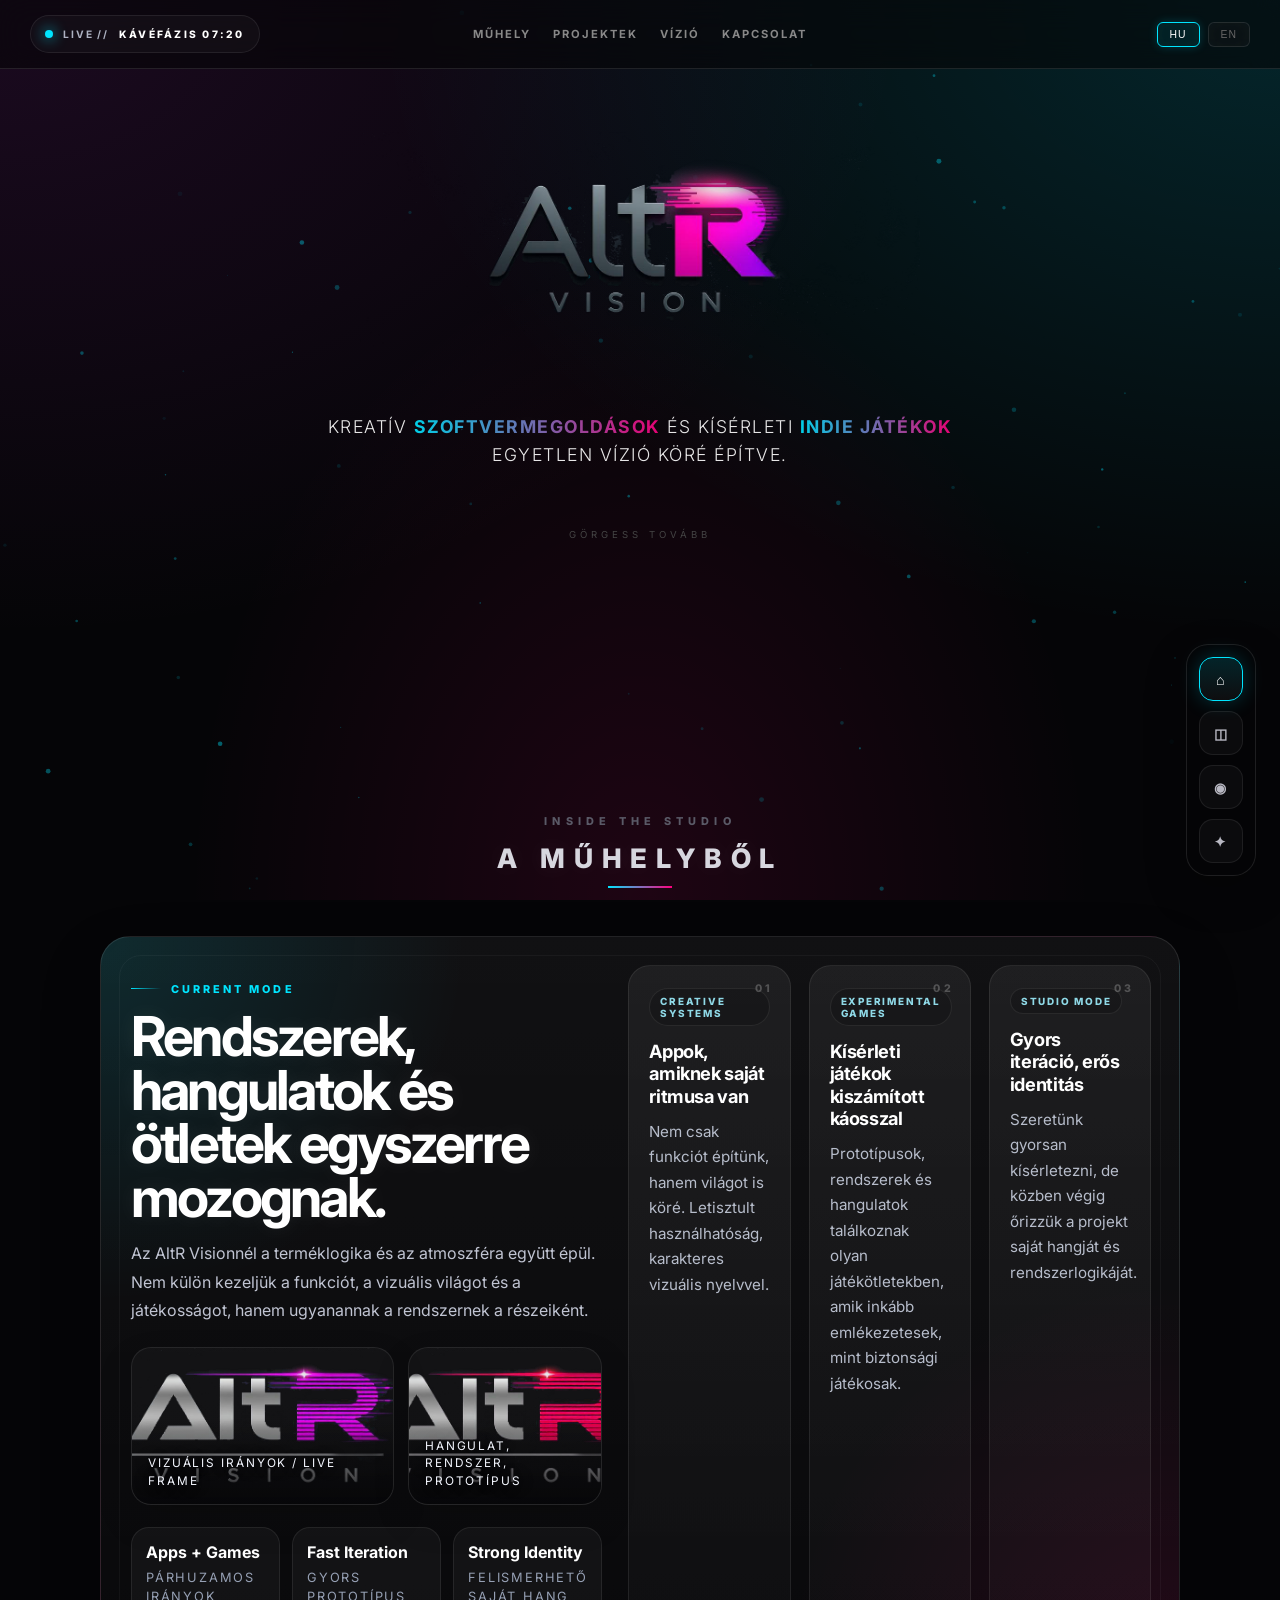
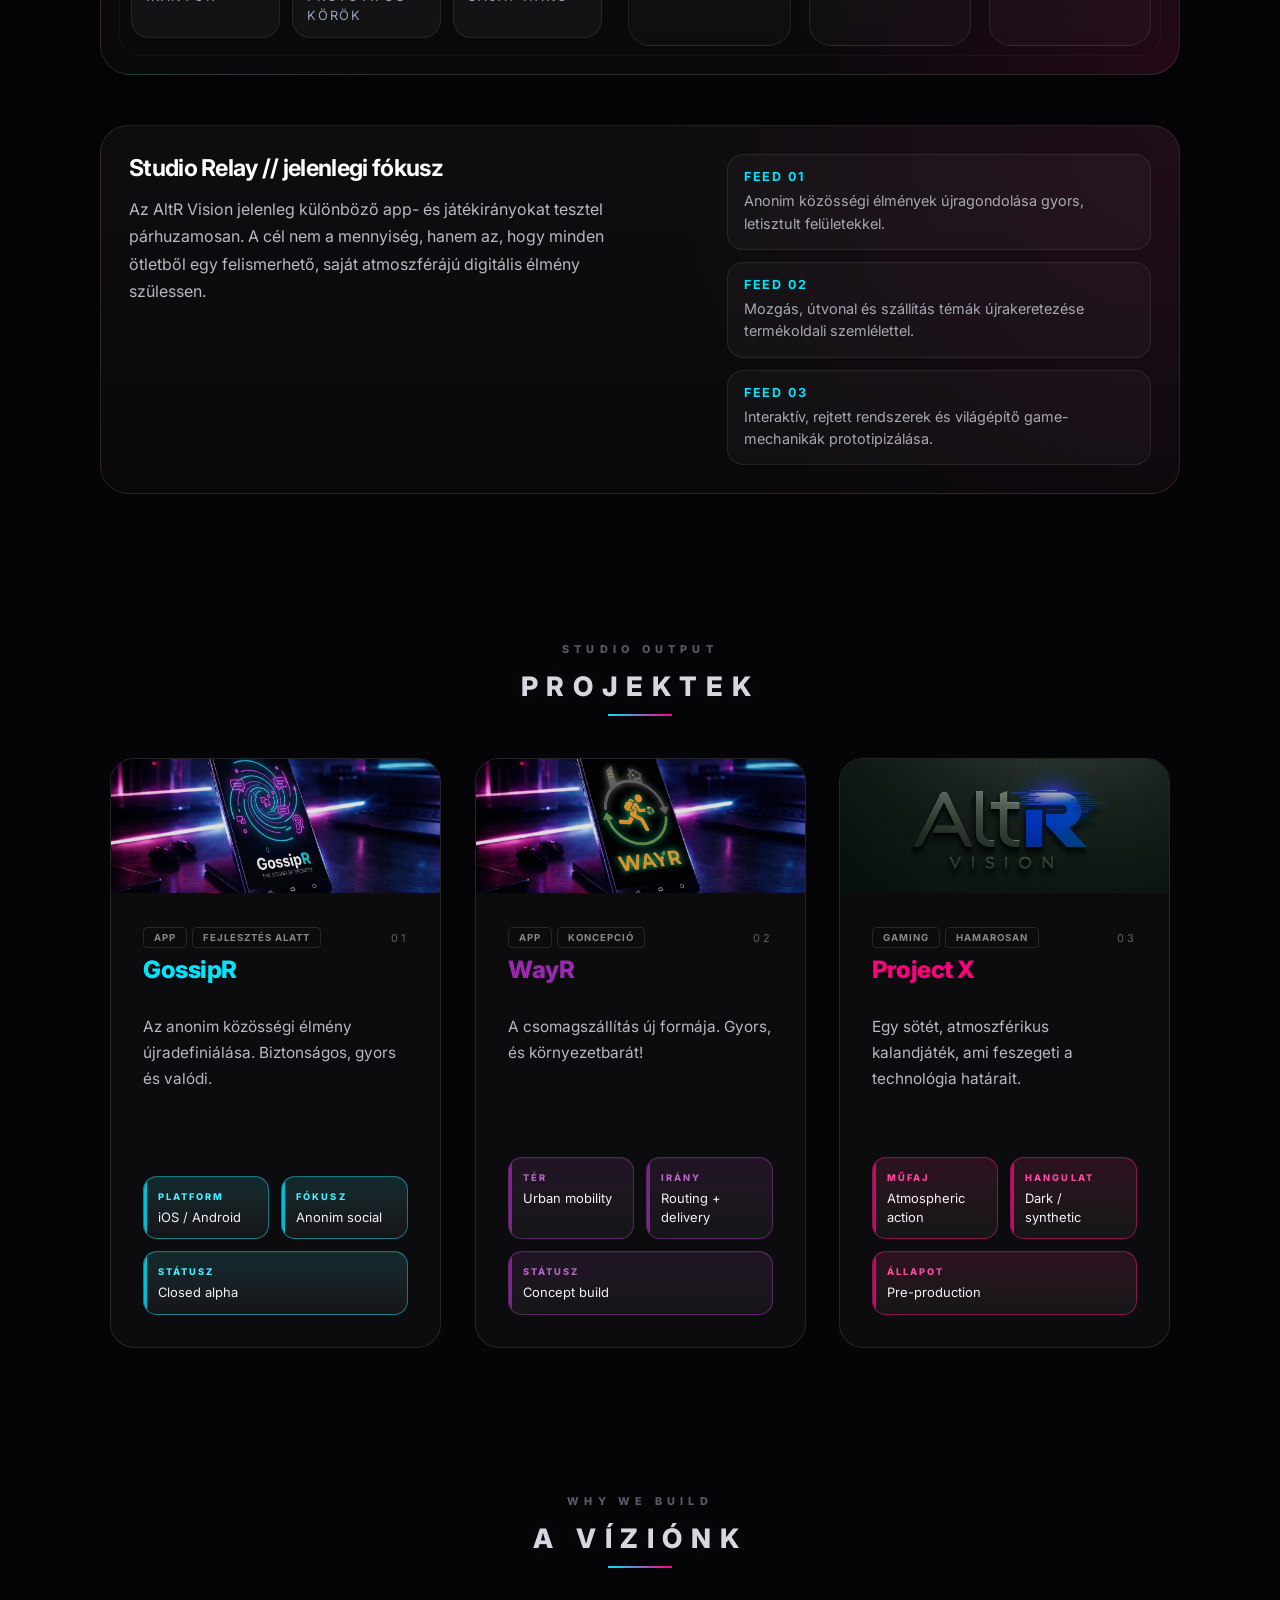
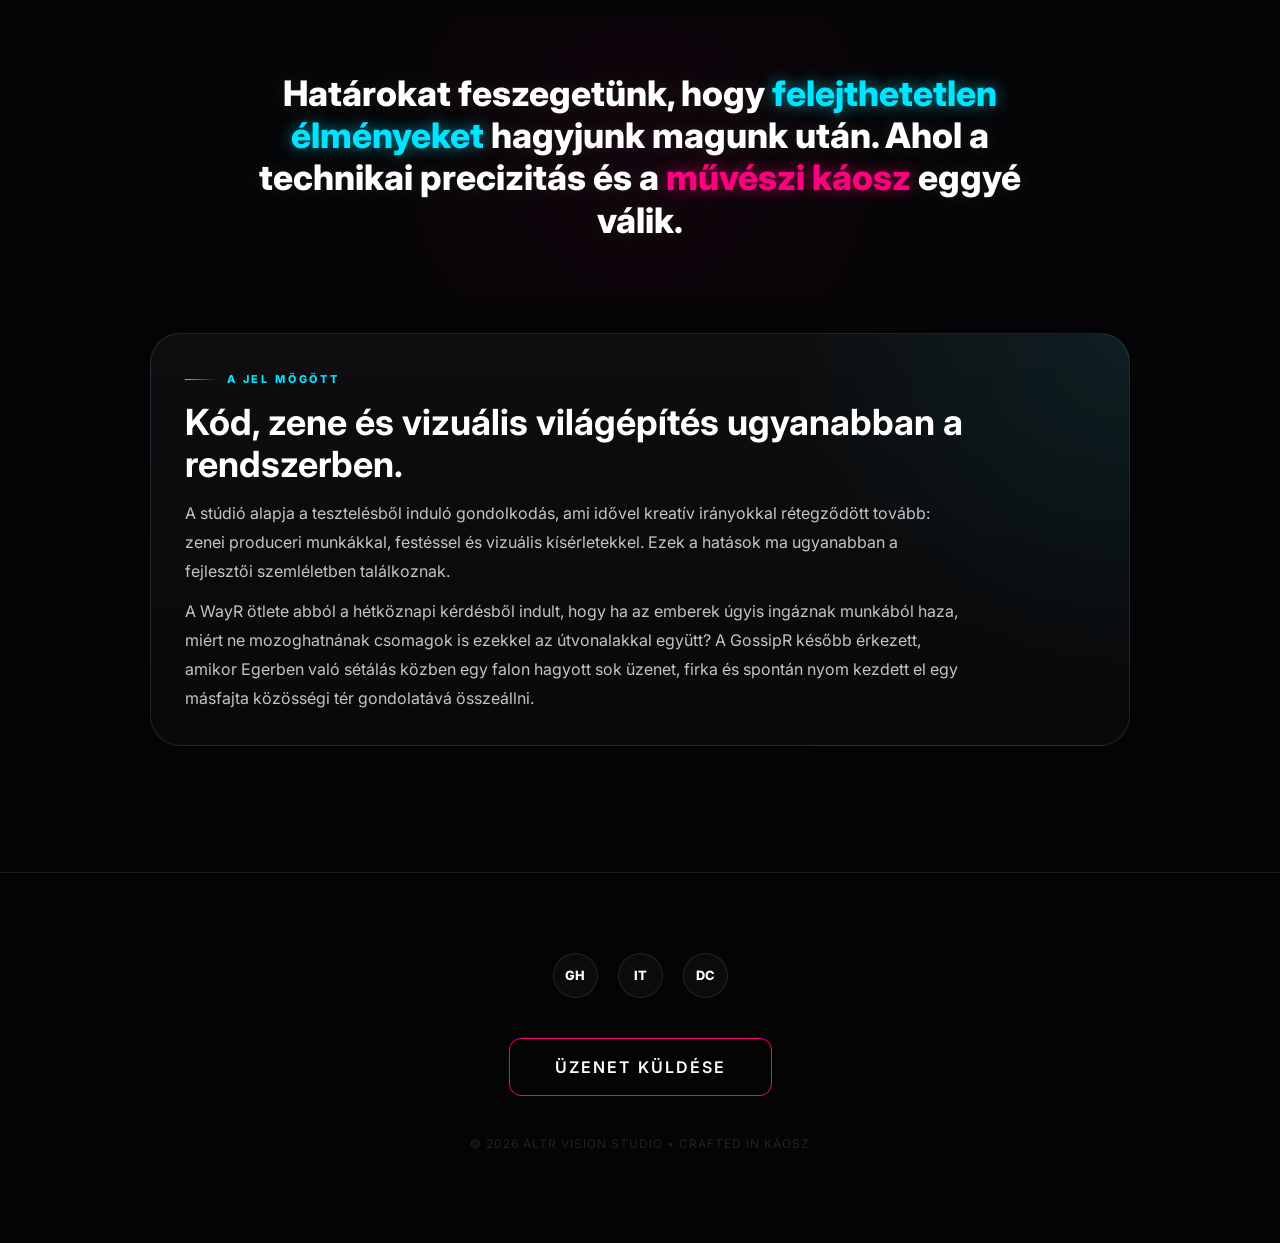
==== public/index.html @ 92c63b55 "Initial commit" ====
﻿<!DOCTYPE html>
<html lang="hu">
<head>
    <meta charset="UTF-8">
    <meta name="viewport" content="width=device-width, initial-scale=1.0, maximum-scale=1.0, user-scalable=no">
    <title>AltR Vision | Game & App Studio</title>
    <meta name="description" id="meta-description" content="AltR Vision is a game and app studio building experimental digital experiences, distinctive product worlds, and atmospheric interactive systems.">
    <meta property="og:title" id="meta-og-title" content="AltR Vision | Game & App Studio">
    <meta property="og:description" id="meta-og-description" content="Experimental apps, indie games, and digital worlds built with technical precision and artistic chaos.">
    <meta property="og:type" content="website">
    <meta property="og:image" content="assets/altr1.png">
    <meta name="twitter:card" content="summary_large_image">
    <meta name="twitter:title" id="meta-twitter-title" content="AltR Vision | Game & App Studio">
    <meta name="twitter:description" id="meta-twitter-description" content="Experimental apps, indie games, and digital worlds built with technical precision and artistic chaos.">
    <meta name="twitter:image" content="assets/altr1.png">
    <link rel="icon" type="image/png" href="assets/altr1.png">
    <link href="https://fonts.googleapis.com/css2?family=Inter:wght@300;400;700;800&display=swap" rel="stylesheet">
    <link rel="stylesheet" href="assets/styles/index.css">
</head>
<body>

    <div id="home"></div>
    <div id="cursor"></div>
    <canvas id="particles"></canvas>

    <nav class="nav-bar">
        <div class="nav-status" id="nav-status">LIVE // <strong id="nav-status-value">STUDIO 00:00</strong></div>
        
        <div class="nav-links">
            <a href="#inside" id="nav-signal">Inside</a>
            <a href="#projects" id="nav-projects">Projektek</a>
            <a href="#vision" id="nav-vision">Vízió</a>
            <a href="#contact" id="nav-contact">Kapcsolat</a>
        </div>

        <div class="lang-switcher">
            <button class="lang-btn active" id="btn-hu" onclick="setLang('hu')">HU</button>
            <button class="lang-btn" id="btn-en" onclick="setLang('en')">EN</button>
        </div>
    </nav>

    <section class="hero">
        <div class="logo-container">
            <img src="assets/altr1.png" alt="AltR Vision Logo" class="main-logo" id="main-logo">
            <div class="logo-hover-hint">tap to distort</div>
            <div class="logo-mobile-pulse" aria-hidden="true"></div>
        </div>
        <p id="hero-text" class="i18n-fade"></p>
        <div class="scroll-indicator i18n-fade" id="scroll-indicator">Scroll to Explore</div>
        
        <div id="game-container">
            <iframe id="game-frame" src="game.html" scrolling="yes"></iframe>
        </div>
    </section>

    <div class="section-title" id="inside">A műhelyből</div>
    <section class="signal-section signal-section-next">
        <div class="signal-shell">
            <div class="signal-intro">
                <div class="signal-kicker" id="inside-kicker">CURRENT MODE</div>
                <h3 class="signal-main-title" id="inside-title">Rendszerek, hangulatok és ötletek egyszerre mozognak.</h3>
                <p class="signal-main-copy" id="inside-copy">Az AltR Visionnél a terméklogika és az atmoszféra együtt épül. Nem külön kezeljük a funkciót, a vizuális világot és a játékosságot, hanem ugyanannak a rendszernek a részeiként.</p>
                <div class="signal-visuals">
                    <figure class="signal-shot signal-shot-large">
                        <img src="assets/altr2.png" alt="AltR Vision visual frame" class="signal-shot-image">
                        <figcaption class="signal-shot-caption" id="inside-shot-1">Vizuális irányok / live frame</figcaption>
                    </figure>
                    <figure class="signal-shot signal-shot-small">
                        <img src="assets/altr2.png" alt="AltR Vision concept layer" class="signal-shot-image signal-shot-image-alt">
                        <figcaption class="signal-shot-caption" id="inside-shot-2">Hangulat, rendszer, prototípus</figcaption>
                    </figure>
                </div>
                <div class="signal-metrics">
                    <div class="signal-metric">
                        <strong id="inside-metric-value-1">Apps + Games</strong>
                        <span id="inside-metric-label-1">Párhuzamos irányok</span>
                    </div>
                    <div class="signal-metric">
                        <strong id="inside-metric-value-2">Fast Iteration</strong>
                        <span id="inside-metric-label-2">Gyors prototípus körök</span>
                    </div>
                    <div class="signal-metric">
                        <strong id="inside-metric-value-3">Strong Identity</strong>
                        <span id="inside-metric-label-3">Felismerhető saját hang</span>
                    </div>
                </div>
            </div>
            <div class="signal-grid">
                <article class="signal-card" data-index="01">
                    <span class="signal-label" id="signal-label-1">Creative Systems</span>
                    <h3 id="signal-title-1">Appok, amiknek saját ritmusa van</h3>
                    <p id="signal-desc-1">Nem csak funkciót építünk, hanem teljes digitális jelenlétet: hangot, ritmust és felismerhető karaktert.</p>
                </article>
                <article class="signal-card" data-index="02">
                    <span class="signal-label" id="signal-label-2">Experimental Games</span>
                    <h3 id="signal-title-2">Játszható ötletek kontrollált káosszal</h3>
                    <p id="signal-desc-2">Kísérleti mechanikák, rejtett rendszerek és világépítő rétegek találkoznak olyan prototípusokban, amik szeretnek meglepni.</p>
                </article>
                <article class="signal-card" data-index="03">
                    <span class="signal-label" id="signal-label-3">Studio Mode</span>
                    <h3 id="signal-title-3">Gyors iteráció, erős saját hang</h3>
                    <p id="signal-desc-3">A cél nem a zajos mennyiség, hanem hogy minden projekt mögött legyen egy világos belső logika és egy emlékezetes atmoszféra.</p>
                </article>
            </div>
        </div>
    </section>

    <section class="signal-section" id="signal" hidden>
        <div class="signal-grid">
            <article class="signal-card">
                <span class="signal-label" id="signal-label-1">Creative Systems</span>
                <h3 id="signal-title-1">Appok, amiknek saját ritmusa van</h3>
                <p id="signal-desc-1">Nem csak funkciót építünk, hanem világot is köré. Letisztult használhatóság, karakteres vizuális nyelvvel.</p>
            </article>
            <article class="signal-card">
                <span class="signal-label" id="signal-label-2">Experimental Games</span>
                <h3 id="signal-title-2">Kísérleti játékok kiszámított káosszal</h3>
                <p id="signal-desc-2">Prototípusok, rendszerek és hangulatok találkoznak olyan játékötletekben, amik inkább emlékezetesek, mint biztonsági játékosak.</p>
            </article>
            <article class="signal-card">
                <span class="signal-label" id="signal-label-3">Studio Mode</span>
                <h3 id="signal-title-3">Gyors iteráció, erős identitás</h3>
                <p id="signal-desc-3">Szeretünk gyorsan kísérletezni, de közben végig őrizzük a projekt saját hangját és rendszerlogikáját.</p>
            </article>
        </div>
    </section>

    <section class="lab-section">
        <div class="lab-shell">
            <div class="lab-copy">
                <h3 id="lab-title">Studio Signal // jelenlegi fókusz</h3>
                <p id="lab-copy">Az AltR Vision jelenleg különböző app- és játékirányokat tesztel párhuzamosan. A cél nem a mennyiség, hanem az, hogy minden ötletből egy felismerhető, saját atmoszférájú digitális élmény szülessen.</p>
            </div>
            <div class="lab-feed">
                <div class="lab-feed-item">
                    <strong id="lab-feed-title-1">Feed 01</strong>
                    <span id="lab-feed-desc-1">Anonim közösségi élmények újragondolása gyors, letisztult felületekkel.</span>
                </div>
                <div class="lab-feed-item">
                    <strong id="lab-feed-title-2">Feed 02</strong>
                    <span id="lab-feed-desc-2">Mozgás, útvonal és szállítás témák újrakeretezése termékoldali szemlélettel.</span>
                </div>
                <div class="lab-feed-item">
                    <strong id="lab-feed-title-3">Feed 03</strong>
                    <span id="lab-feed-desc-3">Interaktív, rejtett rendszerek és világépítő game-mechanikák prototipizálása.</span>
                </div>
            </div>
        </div>
    </section>

    <div class="section-title" id="projects">PROJEKTEK</div>
    
    <main class="content-grid">
        <a href="gossipr.html" class="card">
            <div class="card-image-area"><img src="assets/gossiprbrand.png" alt="GossipR"></div>
            <div class="card-content">
                <div><span class="tag" id="tag-app">App</span><span class="tag" id="tag-progress">Fejlesztés alatt</span></div>
                <h2 style="color: var(--neon-blue);">GossipR</h2>
                <p id="desc-gossipr">Az anonim közösségi élmény újradefiniálása. Biztonságos, gyors és valódi.</p>
            </div>
        </a>

        <a href="wayr.html" class="card">
            <div class="card-image-area"><img src="assets/wayrbrand.png" alt="WayR"></div>
            <div class="card-content">
                <div><span class="tag" id="tag-tool">APP</span><span class="tag" id="tag-concept">Koncepció</span></div>
                <h2 style="color: var(--neon-purple);">WayR</h2>
                <p id="desc-wayr">A csomagszállítás új formája. Gyors, és környezetbarát!</p>
            </div>
        </a>

        <a href="projectx.html" class="card">
            <div class="card-image-area"><img src="assets/altr1.jpg" alt="Project X" style="filter: hue-rotate(280deg) brightness(0.8);"></div>
            <div class="card-content">
                <div><span class="tag" id="tag-gaming">Gaming</span><span class="tag" id="tag-future">Hamarosan</span></div>
                <h2 style="color: var(--neon-pink);">Project X</h2>
                <p id="desc-projectx">Egy sötét, atmoszférikus kalandjáték, ami feszegeti a technológia határait.</p>
            </div>
        </a>
    </main>

    <div class="section-title" id="vision">A víziónk</div>
    <section class="info-section">
         <div id="mission-text">Határokat feszegetünk, hogy <span class='highlight-blue'>felejthetetlen élményeket</span> hagyjunk magunk után. Ahol a technikai precizitás és a <span class='highlight-pink'>művészi káosz</span> eggyé válik.</div>
    </section>

    <section class="about-section">
        <div class="about-kicker" id="about-kicker">Behind the signal</div>
        <h2 class="about-title" id="about-title">Kód, zene és vizuális világépítés ugyanabban a rendszerben.</h2>
        <div class="about-copy">
            <p id="about-copy-1">A stúdió alapja a tesztelésből induló gondolkodás, ami idővel kreatív irányokkal rétegződött tovább: zenei produceri munkákkal, festéssel és vizuális kísérletekkel. Ezek a hatások ma ugyanabban a fejlesztői szemléletben találkoznak.</p>
            <p id="about-copy-2">A WayR ötlete abból a hétköznapi kérdésből indult, hogy ha az emberek úgyis ingáznak munkából haza, miért ne mozoghatnának csomagok is ezekkel az útvonalakkal együtt? A GossipR később érkezett, amikor Egerben való sétálás közben egy falon hagyott sok üzenet, firka és spontán nyom kezdett el egy másfajta közösségi tér gondolatává összeállni.</p>
        </div>
    </section>

    <footer id="contact">
        <div class="social-links">
            <a href="https://github.com" target="_blank" rel="noopener noreferrer" class="social-icon">GH</a>
            <a href="#" class="social-icon">IT</a>
            <a href="#" class="social-icon">DC</a>
        </div>
        <a href="mailto:varadizsolt3@gmail.com" class="contact-btn" id="contact-link">Üzenet küldése</a>
        <p style="color: #222; margin-top: 40px; font-size: 0.75rem; letter-spacing: 1px;">© 2026 ALTR VISION STUDIO • CRAFTED IN KÁOSZ</p>
    </footer>

    <nav class="floating-dock" aria-label="Section navigation">
        <a href="#home" class="dock-link" title="Home">⌂</a>
        <a href="#projects" class="dock-link" title="Projects">◫</a>
        <a href="#vision" class="dock-link" title="Vision">◉</a>
        <a href="#contact" class="dock-link" title="Contact">✦</a>
    </nav>

    <script src="assets/scripts/index.config.js"></script>
    <script src="assets/scripts/index.js"></script>
</body>
</html>
---- public/assets/styles/index.css ----
﻿        :root {
            --neon-pink: #ff007f;
            --neon-purple: #9c27b0;
            --neon-blue: #00e5ff;
            --dark-bg: #050507;
            --glass: rgba(255, 255, 255, 0.03);
            --glass-border: rgba(255, 255, 255, 0.1);
            --accent: var(--neon-blue);
            --glow-strength: 15px;
        }

        body.overdrive {
            --neon-blue: #00ff41; 
            --neon-pink: #ccff00;
            --neon-purple: #003b00;
            --dark-bg: #000500;
            --glow-strength: 30px;
        }

        * { box-sizing: border-box; cursor: none !important; -webkit-tap-highlight-color: transparent; }

        html { 
            scroll-behavior: smooth; 
        }

        body { 
            background: var(--dark-bg);
            background-image: 
                radial-gradient(at 0% 0%, rgba(156, 39, 176, 0.15) 0px, transparent 50%),
                radial-gradient(at 100% 0%, rgba(0, 229, 255, 0.15) 0px, transparent 50%),
                radial-gradient(at 50% 100%, rgba(255, 0, 127, 0.1) 0px, transparent 50%);
            background-attachment: fixed;
            color: white; 
            font-family: 'Inter', sans-serif; 
            margin: 0; 
            display: flex; 
            flex-direction: column;
            align-items: center;
            min-height: 100vh;
            overflow-x: hidden;
            transition: background 1s, color 1s;
        }

        body.shake { animation: shake 0.4s cubic-bezier(.36,.07,.19,.97) both; }
        @keyframes shake {
            10%, 90% { transform: translate3d(-1px, 0, 0); }
            20%, 80% { transform: translate3d(2px, 0, 0); }
            30%, 50%, 70% { transform: translate3d(-4px, 0, 0); }
            40%, 60% { transform: translate3d(4px, 0, 0); }
        }

        /* --- NAVIGÁCIÓ --- */
        .nav-bar {
            position: fixed;
            top: 0;
            left: 0;
            width: 100%;
            padding: 15px 30px;
            display: grid;
            grid-template-columns: 1fr auto 1fr; 
            align-items: center;
            z-index: 1000;
            background: rgba(5, 5, 7, 0.6);
            backdrop-filter: blur(15px);
            border-bottom: 1px solid var(--glass-border);
        }

        .nav-spacer { display: block; }
        .nav-status {
            justify-self: start;
            display: inline-flex;
            align-items: center;
            gap: 10px;
            min-height: 38px;
            padding: 0 14px;
            border: 1px solid rgba(255,255,255,0.08);
            border-radius: 999px;
            background: rgba(255,255,255,0.03);
            color: #aeb2c2;
            font-size: 0.64rem;
            letter-spacing: 0.18em;
            text-transform: uppercase;
            font-weight: 700;
            white-space: nowrap;
        }
        .nav-status::before {
            content: "";
            width: 8px;
            height: 8px;
            border-radius: 50%;
            background: var(--neon-blue);
            box-shadow: 0 0 14px var(--neon-blue);
            animation: pulse-dot 2.2s ease-in-out infinite;
        }
        .nav-status strong {
            color: #fff;
            font-weight: 800;
            letter-spacing: 0.22em;
        }

        .nav-links { 
            display: flex; 
            gap: 22px; 
            justify-content: center;
            flex-wrap: wrap;
        }

        .nav-links a { 
            text-decoration: none; 
            color: #888; 
            font-size: 0.7rem; 
            letter-spacing: 2px; 
            text-transform: uppercase; 
            transition: 0.3s;
            font-weight: 700;
        }
        .nav-links a:hover { color: var(--neon-blue); text-shadow: 0 0 10px var(--neon-blue); }

        .lang-switcher { 
            display: flex; 
            justify-content: flex-end; 
        }

        /* --- CURSOR --- */
        #cursor {
            width: 22px; height: 22px;
            border: 2px solid var(--neon-blue);
            border-radius: 50%;
            position: fixed;
            pointer-events: none;
            z-index: 9999;
            top: 0; left: 0;
            will-change: transform;
            transform: translate3d(-50%, -50%, 0); 
            transition: width 0.2s, height 0.2s, border-color 0.2s, box-shadow 0.2s, opacity 0.3s;
            box-shadow: 0 0 var(--glow-strength) var(--neon-blue);
            opacity: 0;
        }

        .click-effect {
            position: fixed;
            border: 2px solid var(--neon-blue);
            border-radius: 50%;
            pointer-events: none;
            transform: translate(-50%, -50%);
            animation: click-ripple 0.6s ease-out forwards;
            z-index: 9998;
        }

        @keyframes click-ripple {
            0% { width: 0; height: 0; opacity: 1; border-width: 4px; }
            100% { width: 150px; height: 150px; opacity: 0; border-width: 1px; }
        }

        #particles { position: fixed; top: 0; left: 0; width: 100%; height: 100%; z-index: -1; pointer-events: none; }

        .lang-btn { background: var(--glass); border: 1px solid var(--glass-border); color: #666; padding: 6px 12px; border-radius: 6px; font-size: 0.65rem; margin-left: 8px; transition: 0.4s; backdrop-filter: blur(10px); letter-spacing: 1px; }
        .lang-btn.active { border-color: var(--neon-blue); color: white; background: rgba(0, 229, 255, 0.1); box-shadow: 0 0 10px rgba(0, 229, 255, 0.2); }

        /* --- HERO --- */
        .hero { text-align: center; margin: 110px 0 122px 0; width: 100%; max-width: 800px; padding: 22px 20px 0; }
        .logo-container {
            display: flex;
            flex-direction: column;
            align-items: center;
            justify-content: center;
            gap: 10px;
            padding: 0 20px 20px;
            margin-bottom: 20px;
            position: relative;
        }
        .main-logo { width: 100%; max-width: 560px; height: auto; animation: logo-glow 4s infinite alternate ease-in-out; transition: 0.5s cubic-bezier(0.175, 0.885, 0.32, 1.275); user-select: none; }
        .logo-hover-hint {
            opacity: 0;
            transform: translateY(4px);
            transition: opacity 0.25s ease, transform 0.25s ease;
            font-size: 0.58rem;
            letter-spacing: 3px;
            text-transform: uppercase;
            color: rgba(255, 255, 255, 0.32);
            text-shadow: 0 0 10px rgba(0, 229, 255, 0.16);
            pointer-events: none;
        }
        .logo-container:hover .logo-hover-hint {
            opacity: 1;
            transform: translateY(0);
        }
        .logo-mobile-pulse {
            display: none;
            width: 10px;
            height: 10px;
            border-radius: 50%;
            background: rgba(0, 229, 255, 0.42);
            box-shadow: 0 0 0 0 rgba(0, 229, 255, 0.32);
            animation: logo-mobile-pulse 2.6s ease-in-out infinite;
            pointer-events: none;
        }

        @keyframes logo-mobile-pulse {
            0%, 100% {
                transform: scale(0.88);
                opacity: 0.18;
                box-shadow: 0 0 0 0 rgba(0, 229, 255, 0.18);
            }
            50% {
                transform: scale(1);
                opacity: 0.46;
                box-shadow: 0 0 0 10px rgba(0, 229, 255, 0);
            }
        }
        
        body.overdrive .main-logo { filter: drop-shadow(0 0 30px var(--neon-blue)) !important; transform: scale(1.1) rotate(2deg); }

        .logo-glitch { will-change: transform, filter; }
        
        @keyframes logo-glow {
            from { filter: drop-shadow(0 0 15px rgba(0, 229, 255, 0.15)); transform: scale(1); }
            to { filter: drop-shadow(0 0 30px rgba(156, 39, 176, 0.4)); transform: scale(1.02); }
        }

        @keyframes glitch {
            0% { transform: translate(0); }
            20% { transform: translate(-5px, 5px) skew(5deg); }
            40% { transform: translate(-5px, -5px) scale(1.1); }
            60% { transform: translate(5px, 5px) skew(-5deg); }
            80% { transform: translate(5px, -5px); }
            100% { transform: translate(0); }
        }

        #hero-text { color: #fff; max-width: 700px; margin: 12px auto 0; line-height: 1.6; font-weight: 300; letter-spacing: 1.5px; font-size: 1.1rem; text-shadow: 0 0 20px rgba(255, 255, 255, 0.1); transition: 0.5s; opacity: 0.9; text-transform: uppercase; }
        .hero-highlight { font-weight: 700; background: linear-gradient(90deg, var(--neon-blue), var(--neon-pink)); background-clip: text; -webkit-background-clip: text; -webkit-text-fill-color: transparent; display: inline-block; }
        .i18n-fade { transition: opacity 0.24s ease, transform 0.24s ease; }
        .i18n-fade.switching { opacity: 0.35; transform: translateY(6px); }

        .scroll-indicator {
            margin-top: 60px;
            margin-bottom: 34px;
            font-size: 0.6rem;
            letter-spacing: 4px;
            color: #444;
            text-transform: uppercase;
            animation: pulse 2s infinite;
            transition: opacity 0.35s ease, transform 0.35s ease;
        }

        .scroll-indicator.is-hidden {
            opacity: 0;
            transform: translateY(-10px);
            pointer-events: none;
        }

        @keyframes pulse {
            0% { opacity: 0.3; transform: translateY(0); }
            50% { opacity: 1; transform: translateY(10px); }
            100% { opacity: 0.3; transform: translateY(0); }
        }

        /* --- GAME --- */
        #game-container {
            width: 100%;
            max-width: 700px;
            height: 0;
            overflow: hidden;
            transition: height 0.8s ease, margin 0.5s ease, opacity 0.5s ease;
            opacity: 0;
            margin: 0 auto;
        }

        body.overdrive #game-container {
            height: 350px;
            margin: 40px auto;
            opacity: 1;
        }

        #game-frame {
            width: 100%;
            height: 100%;
            border: 1px solid var(--neon-blue);
            border-radius: 15px;
            background: rgba(0, 255, 65, 0.02);
            box-shadow: 0 0 20px rgba(0, 255, 65, 0.1);
        }

        @keyframes pulse-dot {
            0%, 100% { opacity: 0.6; transform: scale(0.9); }
            50% { opacity: 1; transform: scale(1); }
        }

        .signal-section {
            width: 100%;
            max-width: 1120px;
            padding: 0 20px;
            margin: 10px 0 40px;
        }
        .signal-section[hidden] { display: none !important; }
        .signal-shell {
            display: grid;
            grid-template-columns: minmax(0, 1.05fr) minmax(0, 1.15fr);
            gap: 22px;
            padding: 28px;
            border: 1px solid var(--glass-border);
            border-radius: 30px;
            background:
                radial-gradient(circle at top left, rgba(0, 229, 255, 0.12), transparent 28%),
                radial-gradient(circle at bottom right, rgba(255, 0, 127, 0.1), transparent 30%),
                linear-gradient(180deg, rgba(255, 255, 255, 0.05), rgba(255, 255, 255, 0.02));
            box-shadow: 0 26px 60px rgba(0,0,0,0.24);
            overflow: hidden;
            position: relative;
        }
        .signal-shell::after {
            content: "";
            position: absolute;
            inset: 18px;
            border: 1px solid rgba(255,255,255,0.04);
            border-radius: 22px;
            pointer-events: none;
        }
        .signal-intro {
            position: relative;
            z-index: 1;
            padding: 8px 4px 8px 2px;
        }
        .signal-kicker {
            display: inline-flex;
            align-items: center;
            gap: 10px;
            margin-bottom: 14px;
            color: var(--neon-blue);
            font-size: 0.68rem;
            letter-spacing: 0.28em;
            text-transform: uppercase;
            font-weight: 800;
        }
        .signal-kicker::before {
            content: "";
            width: 30px;
            height: 1px;
            background: linear-gradient(90deg, var(--neon-blue), transparent);
        }
        .signal-main-title {
            margin: 0 0 14px;
            max-width: 12ch;
            font-size: clamp(2rem, 4.3vw, 3.6rem);
            line-height: 0.98;
            letter-spacing: -0.05em;
            color: #fff;
            text-shadow: 0 0 22px rgba(255,255,255,0.08);
        }
.signal-main-copy {
    margin: 0;
    max-width: 48ch;
    color: #c0c4d2;
    font-size: 1rem;
    line-height: 1.78;
}
.signal-visuals {
    display: grid;
    grid-template-columns: 1.15fr 0.85fr;
    gap: 14px;
    margin-top: 22px;
}
.signal-shot {
    margin: 0;
    position: relative;
    min-height: 158px;
    border-radius: 20px;
    overflow: hidden;
    border: 1px solid rgba(255,255,255,0.08);
    background: rgba(255,255,255,0.03);
    box-shadow: 0 16px 34px rgba(0,0,0,0.18);
}
.signal-shot::after {
    content: "";
    position: absolute;
    inset: auto 0 0 0;
    height: 55%;
    background: linear-gradient(180deg, transparent, rgba(5,5,7,0.86));
}
.signal-shot-image {
    width: 100%;
    height: 100%;
    object-fit: cover;
    opacity: 0.92;
    transform: scale(1.02);
    filter: saturate(1.05) contrast(1.02);
}
.signal-shot-image-alt {
    filter: hue-rotate(42deg) saturate(1.08) contrast(1.04);
}
.signal-shot-caption {
    position: absolute;
    left: 16px;
    right: 16px;
    bottom: 14px;
    z-index: 1;
    color: #f4f7ff;
    font-size: 0.74rem;
    letter-spacing: 0.16em;
    text-transform: uppercase;
    line-height: 1.45;
    text-shadow: 0 0 18px rgba(0,0,0,0.4);
}
.signal-metrics {
    display: grid;
    grid-template-columns: repeat(3, minmax(0, 1fr));
    gap: 12px;
    margin-top: 22px;
        }
        .signal-metric {
            min-width: 0;
            padding: 14px 14px 12px;
            border-radius: 18px;
            border: 1px solid rgba(255,255,255,0.08);
            background: rgba(255,255,255,0.04);
        }
        .signal-metric strong {
            display: block;
            margin-bottom: 6px;
            color: #fff;
            font-size: 1rem;
        }
        .signal-metric span {
            display: block;
            color: #96a0b4;
            font-size: 0.8rem;
            line-height: 1.5;
            text-transform: uppercase;
            letter-spacing: 0.14em;
        }
        .signal-grid {
            display: grid;
            grid-template-columns: repeat(3, minmax(0, 1fr));
            gap: 18px;
            position: relative;
            z-index: 1;
        }
        .signal-card {
            min-height: 100%;
            padding: 22px 20px 20px;
            background: linear-gradient(180deg, rgba(255, 255, 255, 0.06), rgba(255, 255, 255, 0.025));
            border: 1px solid rgba(255,255,255,0.08);
            border-radius: 22px;
            position: relative;
            overflow: hidden;
            transition: transform 0.28s ease, border-color 0.28s ease, box-shadow 0.28s ease;
        }
        .signal-card::before {
            content: attr(data-index);
            position: absolute;
            top: 16px;
            right: 16px;
            font-size: 0.66rem;
            color: rgba(255,255,255,0.24);
            letter-spacing: 0.3em;
            text-transform: uppercase;
            font-weight: 800;
        }
        .signal-card:hover {
            transform: translateY(-6px);
            border-color: rgba(0,229,255,0.24);
            box-shadow: 0 18px 34px rgba(0,0,0,0.2);
        }
        .signal-label {
            display: inline-block;
            margin-bottom: 14px;
            padding: 6px 10px;
            border-radius: 999px;
            border: 1px solid rgba(255,255,255,0.08);
            background: rgba(0,0,0,0.18);
            font-size: 0.62rem;
            letter-spacing: 0.18em;
            text-transform: uppercase;
            color: #8fd9e7;
            font-weight: 800;
        }
        .signal-card h3 {
            margin: 0 0 12px;
            font-size: 1.14rem;
            line-height: 1.22;
            letter-spacing: -0.02em;
        }
        .signal-card p {
            margin: 0;
            color: #b7bdcb;
            line-height: 1.68;
            font-size: 0.95rem;
        }

        .lab-section {
            width: 100%;
            max-width: 1120px;
            padding: 0 20px;
            margin: 10px 0 30px;
        }

        .lab-shell {
            display: grid;
            grid-template-columns: minmax(0, 1.15fr) minmax(280px, 0.85fr);
            gap: 24px;
            padding: 28px;
            border: 1px solid var(--glass-border);
            border-radius: 28px;
            background:
                linear-gradient(180deg, rgba(255, 255, 255, 0.04), rgba(255, 255, 255, 0.02)),
                radial-gradient(circle at top right, rgba(255, 0, 127, 0.08), transparent 45%);
            overflow: hidden;
        }

        .lab-copy h3 {
            margin: 0 0 14px;
            font-size: 1.45rem;
            letter-spacing: -0.03em;
        }

        .lab-copy p {
            margin: 0;
            color: #b8b8c2;
            line-height: 1.7;
            max-width: 52ch;
        }

        .lab-feed {
            display: grid;
            gap: 12px;
        }

        .lab-feed-item {
            padding: 14px 16px;
            border-radius: 16px;
            border: 1px solid rgba(255, 255, 255, 0.08);
            background: rgba(255, 255, 255, 0.03);
        }

        .lab-feed-item strong {
            display: block;
            margin-bottom: 6px;
            font-size: 0.78rem;
            letter-spacing: 1.8px;
            text-transform: uppercase;
            color: var(--neon-blue);
        }

        .lab-feed-item span {
            color: #a8a8b2;
            line-height: 1.55;
            font-size: 0.9rem;
        }

        .floating-dock {
            position: fixed;
            right: 24px;
            bottom: 24px;
            z-index: 1002;
            display: flex;
            flex-direction: column;
            gap: 10px;
            padding: 12px;
            border: 1px solid var(--glass-border);
            border-radius: 22px;
            background: rgba(5, 5, 7, 0.62);
            backdrop-filter: blur(16px);
            box-shadow: 0 16px 40px rgba(0, 0, 0, 0.28);
        }

        .dock-link {
            width: 44px;
            height: 44px;
            border-radius: 14px;
            display: flex;
            align-items: center;
            justify-content: center;
            text-decoration: none;
            color: #b8b8c2;
            border: 1px solid rgba(255,255,255,0.08);
            background: rgba(255,255,255,0.03);
            font-size: 0.9rem;
            font-weight: 800;
            letter-spacing: 0.08em;
            transition: transform 0.25s ease, border-color 0.25s ease, color 0.25s ease, box-shadow 0.25s ease, background 0.25s ease;
        }

        .dock-link:hover {
            transform: translateY(-2px);
            color: white;
            border-color: var(--neon-blue);
            background: rgba(0, 229, 255, 0.08);
            box-shadow: 0 0 18px rgba(0, 229, 255, 0.18);
        }

        .dock-link.active {
            color: white;
            border-color: var(--neon-blue);
            background: linear-gradient(180deg, rgba(0, 229, 255, 0.14), rgba(255, 255, 255, 0.04));
            box-shadow: 0 0 20px rgba(0, 229, 255, 0.22);
        }

        /* --- PROJEKTEK & VISION --- */
        .section-title { 
            font-size: clamp(1.25rem, 2.1vw, 1.9rem); 
            text-transform: uppercase; 
            letter-spacing: 0.32em; 
            color: #d7d7df; 
            margin: 118px 0 52px 0; 
            position: relative; 
            transition: 0.5s; 
            font-weight: 800; 
            scroll-margin-top: 90px; 
            text-align: center;
            text-shadow: 0 0 24px rgba(255,255,255,0.08);
        }

        .section-title::before {
            content: attr(data-kicker);
            display: block;
            margin-bottom: 14px;
            font-size: 0.68rem;
            letter-spacing: 0.48em;
            color: #5a5a67;
            text-shadow: none;
        }

        body.overdrive .section-title { color: var(--neon-blue); text-shadow: 0 0 16px var(--neon-blue); }
        .section-title::after { content: ''; position: absolute; bottom: -14px; left: 50%; transform: translateX(-50%); width: 64px; height: 2px; background: linear-gradient(90deg, var(--neon-blue), var(--neon-pink)); }
        
        .content-grid { display: grid; grid-template-columns: repeat(auto-fit, minmax(320px, 1fr)); gap: 34px; max-width: 1100px; width: 100%; padding: 4px 20px 28px; }
        
        .card { 
            background: var(--glass); 
            border: 1px solid var(--glass-border); 
            border-radius: 24px; 
            transition: 0.5s cubic-bezier(0.23, 1, 0.32, 1); 
            overflow: hidden; 
            display: flex; 
            flex-direction: column; 
            text-decoration: none; 
            color: inherit;
            will-change: transform, border-color;
            position: relative;
        }
        .card::before {
            content: "";
            position: absolute;
            inset: 0;
            background: linear-gradient(135deg, rgba(255,255,255,0.06), transparent 35%, transparent 70%, rgba(0,229,255,0.06));
            opacity: 0;
            transition: opacity 0.4s ease;
            pointer-events: none;
        }
        .card:hover::before { opacity: 1; }
        .card:hover { transform: translateY(-10px); border-color: var(--neon-blue); box-shadow: 0 20px 40px rgba(0,0,0,0.6), 0 0 20px rgba(0, 229, 255, 0.1); }
        .card-image-area { width: 100%; height: 180px; background: #111; overflow: hidden; }
        .card-image-area img { width: 100%; height: 100%; object-fit: cover; opacity: 0.88; transition: 0.6s; }
        .card:hover .card-image-area img { opacity: 1; transform: scale(1.05); }
        
        .card-content { padding: 32px; display: flex; flex-direction: column; gap: 20px; height: 100%; }
        .card-head { display: flex; align-items: flex-start; justify-content: space-between; gap: 18px; }
        .card-index {
            flex-shrink: 0;
            font-size: 0.68rem;
            letter-spacing: 0.28em;
            text-transform: uppercase;
            color: rgba(255,255,255,0.34);
            padding-top: 6px;
        }
        .card h2 { margin: 10px 0; font-size: 1.5rem; letter-spacing: -0.5px; transition: color 0.3s; font-weight: 800; }
        .tag { font-size: 0.6rem; border: 1px solid rgba(255,255,255,0.1); padding: 4px 10px; border-radius: 4px; color: #888; margin-right: 5px; text-transform: uppercase; letter-spacing: 1px; font-weight: 700; }
        .card-copy { margin: 0; color: #b8b8c2; line-height: 1.68; font-size: 0.96rem; }
        .card-meta { display: grid; grid-template-columns: repeat(auto-fit, minmax(120px, 1fr)); gap: 12px; margin-top: auto; }
        .card-meta-item {
            padding: 14px 14px 12px;
            border-radius: 14px;
            background:
                linear-gradient(180deg, color-mix(in srgb, var(--meta-accent, var(--neon-blue)) 12%, transparent), rgba(255,255,255,0.02)),
                rgba(255,255,255,0.02);
            border: 1px solid color-mix(in srgb, var(--meta-accent, var(--neon-blue)) 40%, rgba(255,255,255,0.08));
            box-shadow: inset 0 1px 0 rgba(255,255,255,0.04);
            min-width: 0;
            position: relative;
            overflow: hidden;
        }
        .card-meta-item::before {
            content: "";
            position: absolute;
            inset: 0 auto 0 0;
            width: 3px;
            background: var(--meta-accent, var(--neon-blue));
            opacity: 0.8;
        }
        .card-meta-label {
            display: block;
            margin-bottom: 6px;
            font-size: 0.58rem;
            letter-spacing: 0.22em;
            text-transform: uppercase;
            color: color-mix(in srgb, var(--meta-accent, var(--neon-blue)) 72%, white 28%);
            font-weight: 800;
        }
        .card-meta-value {
            display: block;
            color: #f1f1f6;
            font-size: 0.81rem;
            line-height: 1.42;
            overflow-wrap: anywhere;
            word-break: break-word;
        }
        .card-meta-item:last-child { grid-column: 1 / -1; }

        /* --- VISION --- */
        .info-section { max-width: 900px; text-align: center; padding: 58px 40px; margin: 8px 0 2px; background: radial-gradient(circle at center, rgba(255, 0, 127, 0.05) 0%, transparent 70%); border-radius: 40px; transition: 1s; }
        body.overdrive .info-section { background: radial-gradient(circle at center, rgba(0, 255, 65, 0.1) 0%, transparent 70%); }
        #mission-text { font-size: 2.2rem; line-height: 1.2; font-weight: 800; color: #fff; text-shadow: 0 0 20px rgba(255, 255, 255, 0.1); margin: 0 auto; }
        .highlight-blue { color: var(--neon-blue); text-shadow: 0 0 15px rgba(0, 229, 255, 0.6); }
        .highlight-pink { color: var(--neon-pink); text-shadow: 0 0 15px rgba(255, 0, 127, 0.6); }
        .about-section {
            width: min(980px, calc(100% - 40px));
            margin: 32px auto 26px;
            padding: 30px 34px 32px;
            border-radius: 30px;
            border: 1px solid var(--glass-border);
            background:
                linear-gradient(180deg, rgba(255,255,255,0.04), rgba(255,255,255,0.02)),
                radial-gradient(circle at top right, rgba(0, 229, 255, 0.08), transparent 32%);
            box-shadow: 0 22px 50px rgba(0,0,0,0.22);
        }
        .about-kicker {
            display: inline-flex;
            align-items: center;
            gap: 10px;
            color: var(--neon-blue);
            font-size: 0.68rem;
            letter-spacing: 0.26em;
            text-transform: uppercase;
            font-weight: 800;
        }
        .about-kicker::before {
            content: "";
            width: 32px;
            height: 1px;
            background: linear-gradient(90deg, var(--neon-blue), transparent);
        }
        .about-title {
            margin: 16px 0 14px;
            font-size: clamp(1.5rem, 3vw, 2.25rem);
            line-height: 1.15;
            color: #fff;
        }
        .about-copy {
            display: grid;
            gap: 12px;
            max-width: 78ch;
        }
        .about-copy p {
            margin: 0;
            color: rgba(255,255,255,0.76);
            line-height: 1.8;
            font-size: 1rem;
        }

        /* --- FOOTER & SOCIAL --- */
        footer { margin-top: 100px; padding: 80px 20px; border-top: 1px solid var(--glass-border); width: 100%; text-align: center; background: rgba(0,0,0,0.2); }
        .social-links { display: flex; justify-content: center; gap: 20px; margin-bottom: 40px; }
        .social-icon { 
            width: 45px; height: 45px; border: 1px solid var(--glass-border); border-radius: 50%; 
            display: flex; align-items: center; justify-content: center; color: white; 
            text-decoration: none; transition: 0.4s; background: var(--glass); font-size: 0.8rem; font-weight: 800;
        }
        .social-icon:hover { border-color: var(--neon-pink); box-shadow: 0 0 15px var(--neon-pink); transform: translateY(-5px); color: var(--neon-pink); }

        .contact-btn { color: white; text-decoration: none; border: 1px solid var(--neon-pink); padding: 18px 45px; border-radius: 12px; font-weight: 600; text-transform: uppercase; letter-spacing: 2px; transition: 0.4s; display: inline-block; }
        .contact-btn:hover { background: var(--neon-pink); box-shadow: 0 0 30px var(--neon-pink); transform: scale(1.05); }
        
        @media (max-width: 768px) { 
            #mission-text { font-size: 1.6rem; } 
            .hero { margin-top: 95px; padding-top: 14px; margin-bottom: 96px; }
            .main-logo { max-width: min(92vw, 560px); } 
            .logo-hover-hint { display: none; }
            .logo-mobile-pulse { display: block; }
            .signal-section, .lab-section { margin-bottom: 20px; }
            .signal-shell { grid-template-columns: 1fr; padding: 22px; }
            .signal-main-title { max-width: none; }
            .signal-visuals { grid-template-columns: 1fr; }
            .signal-shot { min-height: 142px; }
            .signal-metrics { grid-template-columns: 1fr; }
            .signal-grid { grid-template-columns: 1fr; }
            .lab-shell { grid-template-columns: 1fr; padding: 22px; }
            .section-title { font-size: 1.05rem; letter-spacing: 0.24em; margin: 94px 0 40px 0; }
            .section-title::before { font-size: 0.56rem; letter-spacing: 0.34em; margin-bottom: 10px; }
            .content-grid { gap: 24px; padding-bottom: 18px; }
            .card-content { padding: 24px; gap: 16px; }
            .card-head { gap: 12px; }
            .card-index { font-size: 0.62rem; }
            .card-meta { grid-template-columns: repeat(2, minmax(0, 1fr)); }
            .card-meta-item:last-child { grid-column: 1 / -1; }
            .scroll-indicator { margin-bottom: 28px; }
            .info-section { padding: 46px 24px; margin: 8px 0 2px; }
            .about-section { width: calc(100% - 18px); padding: 24px 20px 26px; margin: 28px auto 18px; }
            .about-title { margin-bottom: 12px; }
            .about-copy p { font-size: 0.95rem; line-height: 1.72; }
            .floating-dock {
                right: 12px;
                bottom: 12px;
                flex-direction: row;
                padding: 10px;
                border-radius: 18px;
                gap: 8px;
            }
            .dock-link {
                width: 40px;
                height: 40px;
                border-radius: 12px;
                font-size: 0.76rem;
            }
            body.overdrive #game-container {
                height: min(72vh, 560px);
                margin: 28px auto;
            }
            #game-frame {
                border-radius: 18px;
            }
            .nav-bar { 
                padding: 10px 20px;
                grid-template-columns: 1fr auto;
            }
            .nav-spacer, .nav-status { display: none; }
            .nav-links { gap: 10px 14px; }
            #cursor { display: none; }
            * { cursor: auto !important; }
            .section-title { scroll-margin-top: 70px; }
        }
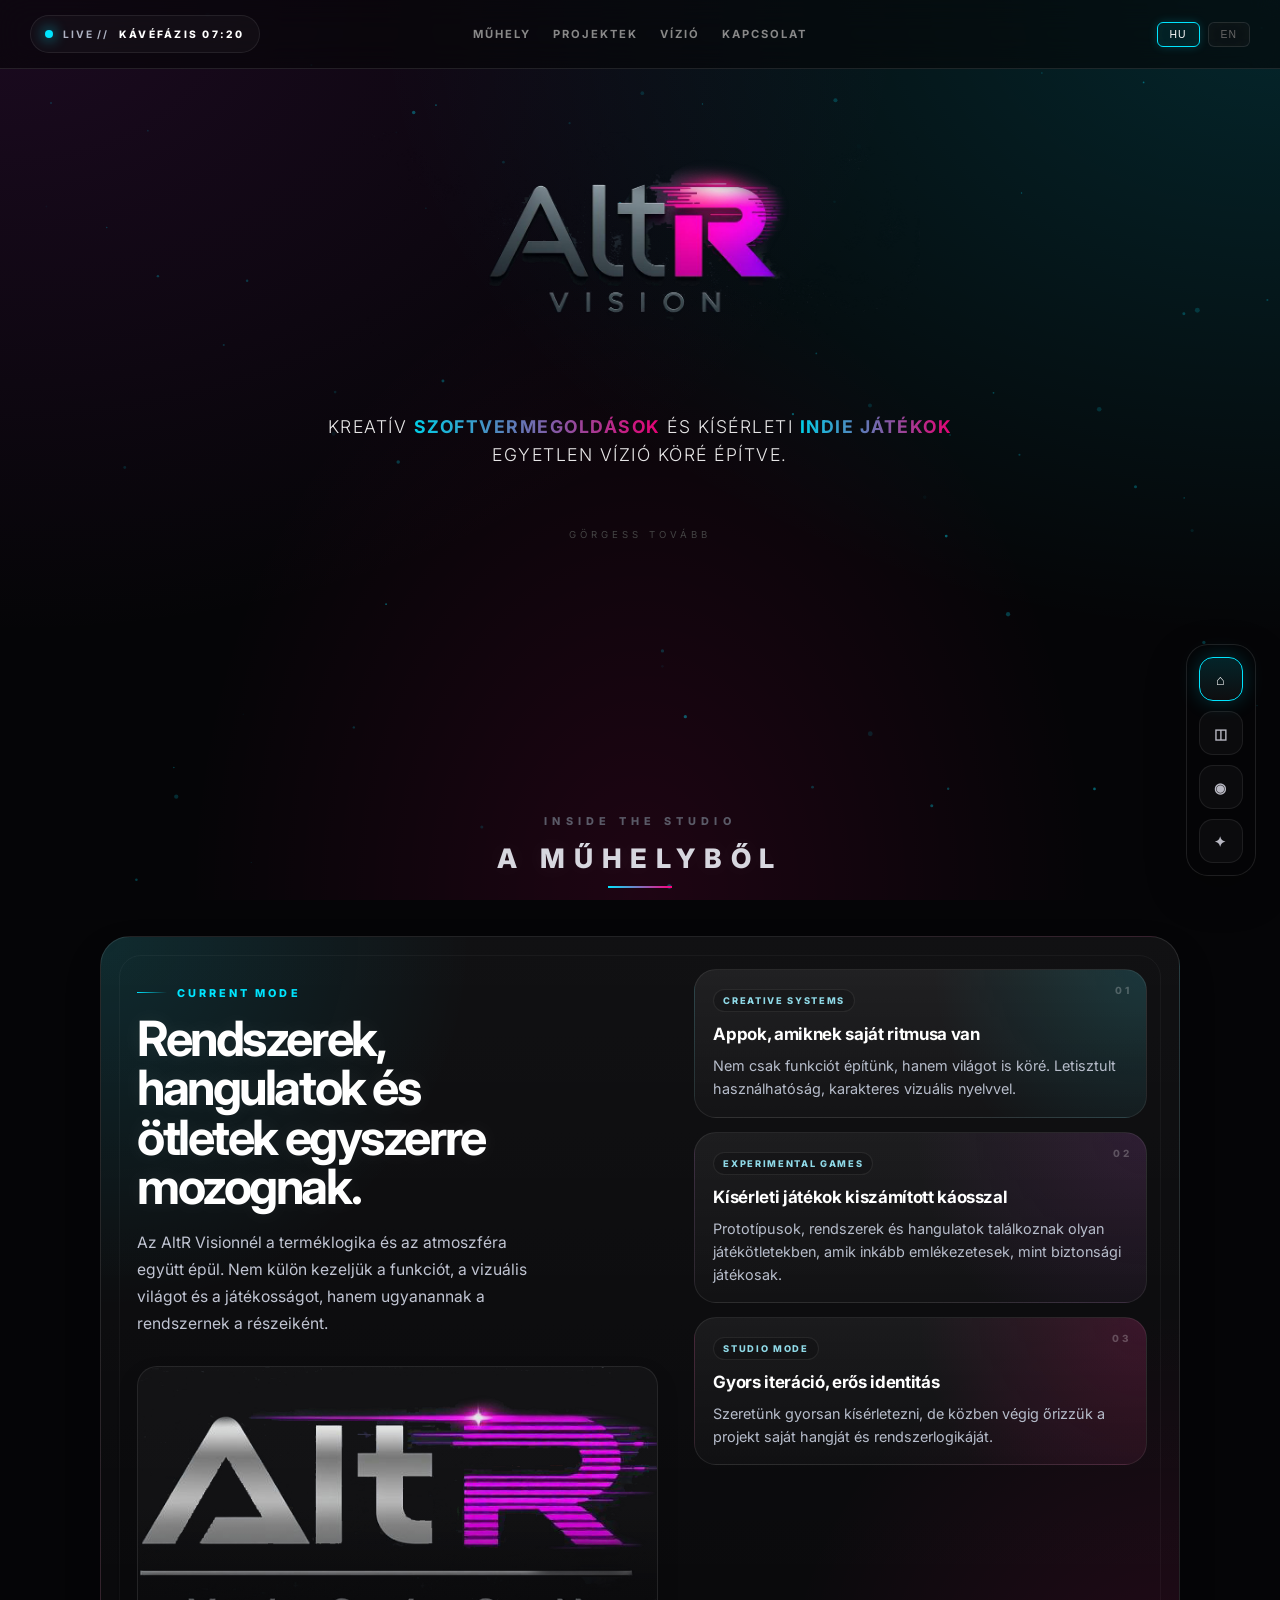
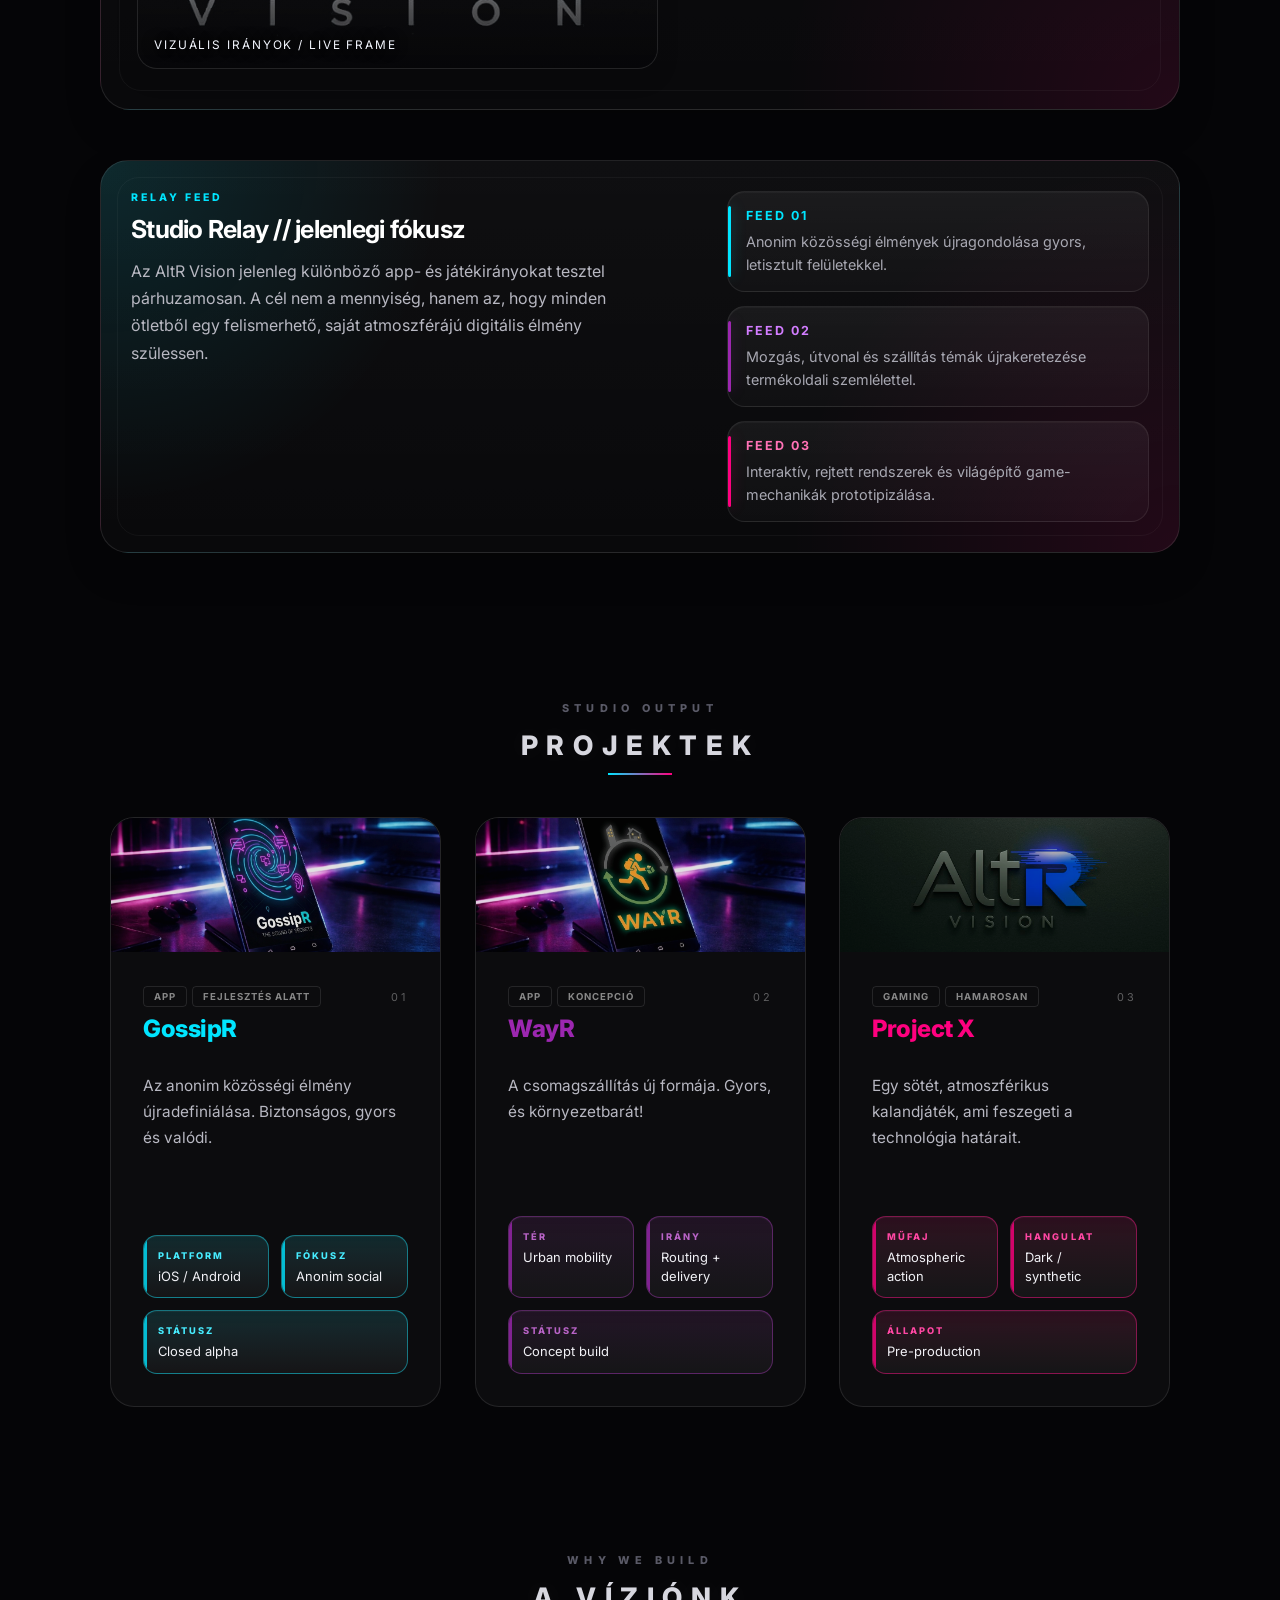
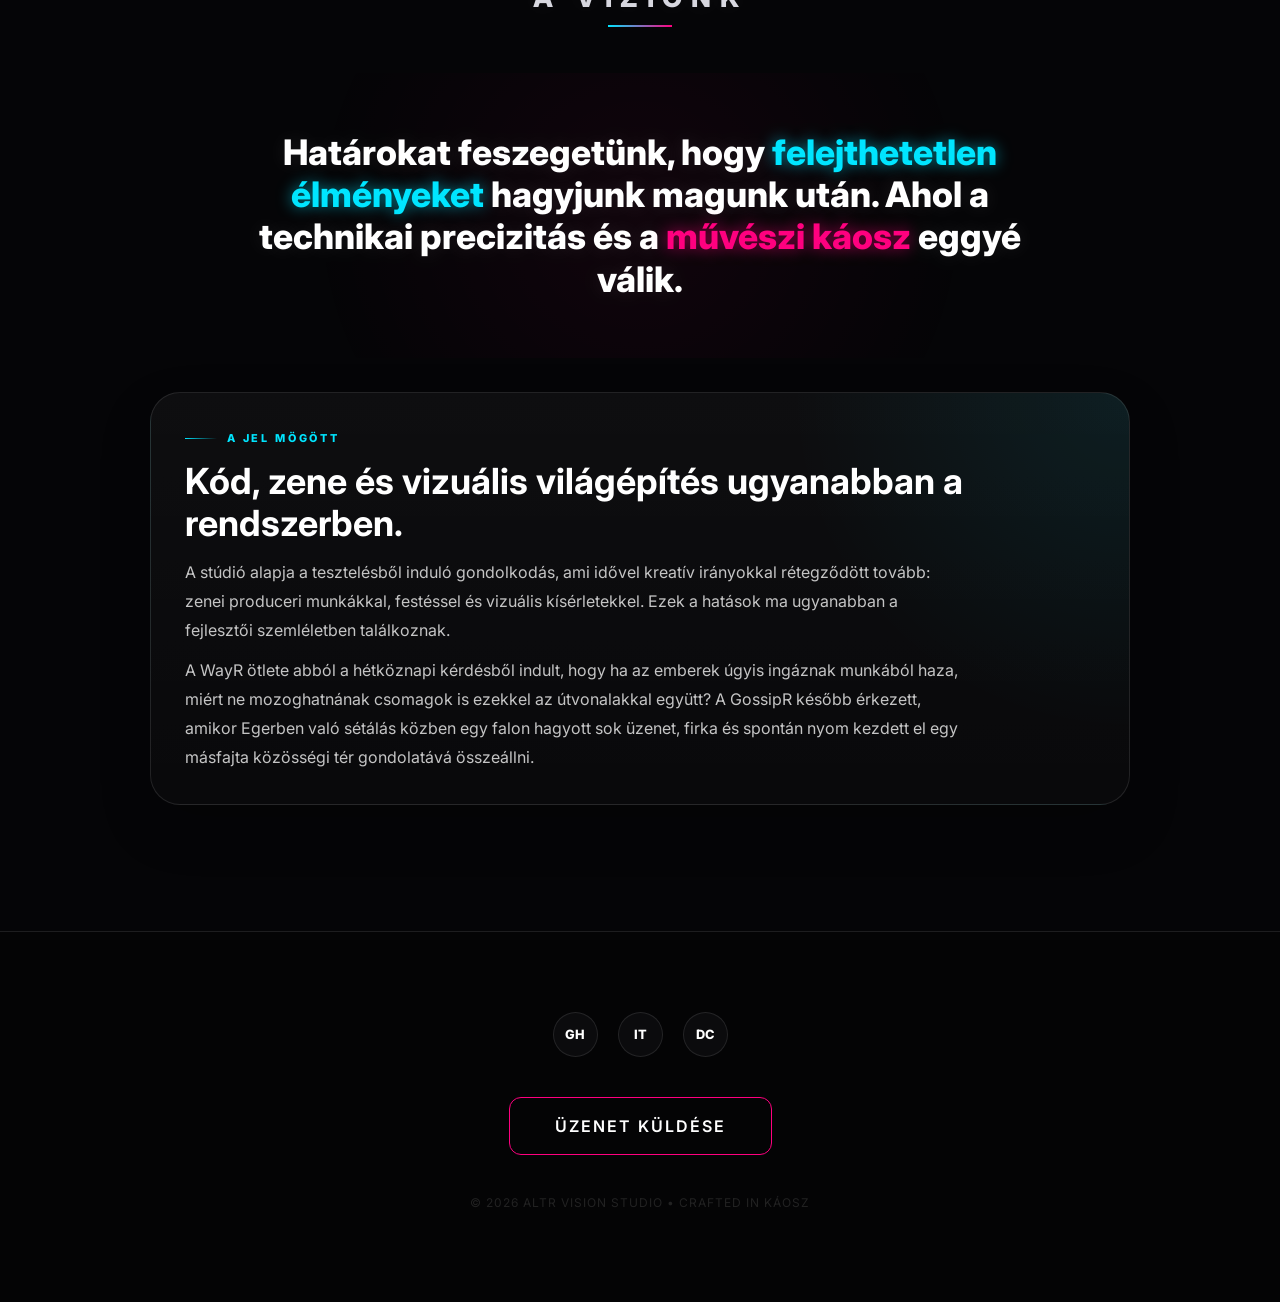
==== commit cfef0844: "Refine site UI and ignore local Firebase files" ====
--- a/public/index.html
+++ b/public/index.html
@@ -65,24 +65,6 @@
                         <img src="assets/altr2.png" alt="AltR Vision visual frame" class="signal-shot-image">
                         <figcaption class="signal-shot-caption" id="inside-shot-1">Vizuális irányok / live frame</figcaption>
                     </figure>
-                    <figure class="signal-shot signal-shot-small">
-                        <img src="assets/altr2.png" alt="AltR Vision concept layer" class="signal-shot-image signal-shot-image-alt">
-                        <figcaption class="signal-shot-caption" id="inside-shot-2">Hangulat, rendszer, prototípus</figcaption>
-                    </figure>
-                </div>
-                <div class="signal-metrics">
-                    <div class="signal-metric">
-                        <strong id="inside-metric-value-1">Apps + Games</strong>
-                        <span id="inside-metric-label-1">Párhuzamos irányok</span>
-                    </div>
-                    <div class="signal-metric">
-                        <strong id="inside-metric-value-2">Fast Iteration</strong>
-                        <span id="inside-metric-label-2">Gyors prototípus körök</span>
-                    </div>
-                    <div class="signal-metric">
-                        <strong id="inside-metric-value-3">Strong Identity</strong>
-                        <span id="inside-metric-label-3">Felismerhető saját hang</span>
-                    </div>
                 </div>
             </div>
             <div class="signal-grid">
--- a/public/assets/styles/index.css
+++ b/public/assets/styles/index.css
@@ -295,16 +295,16 @@
         .signal-section[hidden] { display: none !important; }
         .signal-shell {
             display: grid;
-            grid-template-columns: minmax(0, 1.05fr) minmax(0, 1.15fr);
-            gap: 22px;
-            padding: 28px;
+            grid-template-columns: minmax(0, 1.08fr) minmax(320px, 0.92fr);
+            gap: 30px;
+            padding: 32px;
             border: 1px solid var(--glass-border);
             border-radius: 30px;
             background:
                 radial-gradient(circle at top left, rgba(0, 229, 255, 0.12), transparent 28%),
                 radial-gradient(circle at bottom right, rgba(255, 0, 127, 0.1), transparent 30%),
                 linear-gradient(180deg, rgba(255, 255, 255, 0.05), rgba(255, 255, 255, 0.02));
-            box-shadow: 0 26px 60px rgba(0,0,0,0.24);
+            box-shadow: 0 18px 36px rgba(0,0,0,0.18);
             overflow: hidden;
             position: relative;
         }
@@ -319,7 +319,7 @@
         .signal-intro {
             position: relative;
             z-index: 1;
-            padding: 8px 4px 8px 2px;
+            padding: 8px 6px 8px 4px;
         }
         .signal-kicker {
             display: inline-flex;
@@ -339,36 +339,40 @@
             background: linear-gradient(90deg, var(--neon-blue), transparent);
         }
         .signal-main-title {
-            margin: 0 0 14px;
-            max-width: 12ch;
-            font-size: clamp(2rem, 4.3vw, 3.6rem);
-            line-height: 0.98;
+            margin: 0 0 18px;
+            max-width: 11ch;
+            font-size: clamp(1.85rem, 3.8vw, 3.1rem);
+            line-height: 1.02;
             letter-spacing: -0.05em;
             color: #fff;
             text-shadow: 0 0 22px rgba(255,255,255,0.08);
         }
 .signal-main-copy {
     margin: 0;
-    max-width: 48ch;
+    max-width: 42ch;
     color: #c0c4d2;
-    font-size: 1rem;
-    line-height: 1.78;
+    font-size: 0.98rem;
+    line-height: 1.72;
 }
 .signal-visuals {
     display: grid;
-    grid-template-columns: 1.15fr 0.85fr;
-    gap: 14px;
-    margin-top: 22px;
+    grid-template-columns: 1fr;
+    gap: 0;
+    margin-top: 28px;
+    max-width: 560px;
 }
 .signal-shot {
     margin: 0;
     position: relative;
-    min-height: 158px;
+    min-height: 0;
     border-radius: 20px;
     overflow: hidden;
     border: 1px solid rgba(255,255,255,0.08);
     background: rgba(255,255,255,0.03);
-    box-shadow: 0 16px 34px rgba(0,0,0,0.18);
+    box-shadow: 0 10px 22px rgba(0,0,0,0.14);
+}
+.signal-shot-large {
+    aspect-ratio: 1.72 / 1;
 }
 .signal-shot::after {
     content: "";
@@ -378,6 +382,9 @@
     background: linear-gradient(180deg, transparent, rgba(5,5,7,0.86));
 }
 .signal-shot-image {
+    display: block;
+    position: absolute;
+    inset: 0;
     width: 100%;
     height: 100%;
     object-fit: cover;
@@ -401,43 +408,18 @@
     line-height: 1.45;
     text-shadow: 0 0 18px rgba(0,0,0,0.4);
 }
-.signal-metrics {
-    display: grid;
-    grid-template-columns: repeat(3, minmax(0, 1fr));
-    gap: 12px;
-    margin-top: 22px;
-        }
-        .signal-metric {
-            min-width: 0;
-            padding: 14px 14px 12px;
-            border-radius: 18px;
-            border: 1px solid rgba(255,255,255,0.08);
-            background: rgba(255,255,255,0.04);
-        }
-        .signal-metric strong {
-            display: block;
-            margin-bottom: 6px;
-            color: #fff;
-            font-size: 1rem;
-        }
-        .signal-metric span {
-            display: block;
-            color: #96a0b4;
-            font-size: 0.8rem;
-            line-height: 1.5;
-            text-transform: uppercase;
-            letter-spacing: 0.14em;
-        }
         .signal-grid {
             display: grid;
-            grid-template-columns: repeat(3, minmax(0, 1fr));
-            gap: 18px;
+            grid-template-columns: 1fr;
+            gap: 14px;
             position: relative;
             z-index: 1;
+            align-content: start;
+            align-self: start;
         }
         .signal-card {
-            min-height: 100%;
-            padding: 22px 20px 20px;
+            min-height: 0;
+            padding: 18px 18px 16px;
             background: linear-gradient(180deg, rgba(255, 255, 255, 0.06), rgba(255, 255, 255, 0.025));
             border: 1px solid rgba(255,255,255,0.08);
             border-radius: 22px;
@@ -445,12 +427,27 @@
             overflow: hidden;
             transition: transform 0.28s ease, border-color 0.28s ease, box-shadow 0.28s ease;
         }
+        .signal-card:first-child {
+            background:
+                radial-gradient(circle at top right, rgba(0, 229, 255, 0.12), transparent 45%),
+                linear-gradient(180deg, rgba(255, 255, 255, 0.065), rgba(255, 255, 255, 0.025));
+        }
+        .signal-card:nth-child(2) {
+            background:
+                radial-gradient(circle at top right, rgba(156, 39, 176, 0.14), transparent 48%),
+                linear-gradient(180deg, rgba(255, 255, 255, 0.06), rgba(255, 255, 255, 0.025));
+        }
+        .signal-card:nth-child(3) {
+            background:
+                radial-gradient(circle at top right, rgba(255, 0, 127, 0.14), transparent 48%),
+                linear-gradient(180deg, rgba(255, 255, 255, 0.06), rgba(255, 255, 255, 0.025));
+        }
         .signal-card::before {
             content: attr(data-index);
             position: absolute;
-            top: 16px;
-            right: 16px;
-            font-size: 0.66rem;
+            top: 14px;
+            right: 14px;
+            font-size: 0.62rem;
             color: rgba(255,255,255,0.24);
             letter-spacing: 0.3em;
             text-transform: uppercase;
@@ -459,32 +456,32 @@
         .signal-card:hover {
             transform: translateY(-6px);
             border-color: rgba(0,229,255,0.24);
-            box-shadow: 0 18px 34px rgba(0,0,0,0.2);
+            box-shadow: 0 14px 22px rgba(0,0,0,0.16);
         }
         .signal-label {
             display: inline-block;
-            margin-bottom: 14px;
-            padding: 6px 10px;
+            margin-bottom: 12px;
+            padding: 5px 9px;
             border-radius: 999px;
             border: 1px solid rgba(255,255,255,0.08);
             background: rgba(0,0,0,0.18);
-            font-size: 0.62rem;
+            font-size: 0.58rem;
             letter-spacing: 0.18em;
             text-transform: uppercase;
             color: #8fd9e7;
             font-weight: 800;
         }
         .signal-card h3 {
-            margin: 0 0 12px;
-            font-size: 1.14rem;
-            line-height: 1.22;
+            margin: 0 0 10px;
+            font-size: 1.06rem;
+            line-height: 1.2;
             letter-spacing: -0.02em;
         }
         .signal-card p {
             margin: 0;
             color: #b7bdcb;
-            line-height: 1.68;
-            font-size: 0.95rem;
+            line-height: 1.6;
+            font-size: 0.9rem;
         }
 
         .lab-section {
@@ -498,19 +495,44 @@
             display: grid;
             grid-template-columns: minmax(0, 1.15fr) minmax(280px, 0.85fr);
             gap: 24px;
-            padding: 28px;
+            padding: 30px;
             border: 1px solid var(--glass-border);
             border-radius: 28px;
             background:
-                linear-gradient(180deg, rgba(255, 255, 255, 0.04), rgba(255, 255, 255, 0.02)),
-                radial-gradient(circle at top right, rgba(255, 0, 127, 0.08), transparent 45%);
+                radial-gradient(circle at top left, rgba(0, 229, 255, 0.12), transparent 30%),
+                radial-gradient(circle at bottom right, rgba(255, 0, 127, 0.1), transparent 34%),
+                linear-gradient(180deg, rgba(255, 255, 255, 0.045), rgba(255, 255, 255, 0.02));
             overflow: hidden;
+            position: relative;
+            box-shadow: 0 18px 36px rgba(0, 0, 0, 0.18);
+        }
+
+        .lab-shell::before {
+            content: "";
+            position: absolute;
+            inset: 16px;
+            border: 1px solid rgba(255,255,255,0.04);
+            border-radius: 22px;
+            pointer-events: none;
         }
 
         .lab-copy h3 {
             margin: 0 0 14px;
-            font-size: 1.45rem;
+            font-size: 1.55rem;
             letter-spacing: -0.03em;
+            position: relative;
+            z-index: 1;
+        }
+
+        .lab-copy h3::before {
+            content: "RELAY FEED";
+            display: block;
+            margin-bottom: 10px;
+            color: var(--neon-blue);
+            font-size: 0.66rem;
+            letter-spacing: 0.28em;
+            text-transform: uppercase;
+            font-weight: 800;
         }
 
         .lab-copy p {
@@ -518,32 +540,64 @@
             color: #b8b8c2;
             line-height: 1.7;
             max-width: 52ch;
+            position: relative;
+            z-index: 1;
         }
 
         .lab-feed {
             display: grid;
-            gap: 12px;
+            gap: 14px;
+            position: relative;
+            z-index: 1;
         }
 
         .lab-feed-item {
-            padding: 14px 16px;
-            border-radius: 16px;
+            padding: 16px 16px 15px 18px;
+            border-radius: 18px;
             border: 1px solid rgba(255, 255, 255, 0.08);
-            background: rgba(255, 255, 255, 0.03);
+            background: linear-gradient(180deg, rgba(255, 255, 255, 0.055), rgba(255, 255, 255, 0.025));
+            box-shadow: inset 0 1px 0 rgba(255,255,255,0.03);
+            position: relative;
+            overflow: hidden;
+        }
+
+        .lab-feed-item::before {
+            content: "";
+            position: absolute;
+            left: 0;
+            top: 14px;
+            bottom: 14px;
+            width: 3px;
+            border-radius: 999px;
+            background: var(--neon-blue);
+            box-shadow: 0 0 14px rgba(0, 229, 255, 0.35);
+        }
+
+        .lab-feed-item:nth-child(2)::before {
+            background: var(--neon-purple);
+            box-shadow: 0 0 14px rgba(156, 39, 176, 0.35);
+        }
+
+        .lab-feed-item:nth-child(3)::before {
+            background: var(--neon-pink);
+            box-shadow: 0 0 14px rgba(255, 0, 127, 0.35);
         }
 
         .lab-feed-item strong {
             display: block;
-            margin-bottom: 6px;
+            margin-bottom: 7px;
             font-size: 0.78rem;
-            letter-spacing: 1.8px;
+            letter-spacing: 2px;
             text-transform: uppercase;
             color: var(--neon-blue);
         }
+
+        .lab-feed-item:nth-child(2) strong { color: #d27dff; }
+        .lab-feed-item:nth-child(3) strong { color: #ff72b6; }
 
         .lab-feed-item span {
             color: #a8a8b2;
-            line-height: 1.55;
+            line-height: 1.6;
             font-size: 0.9rem;
         }
 
@@ -780,8 +834,9 @@
             .signal-shell { grid-template-columns: 1fr; padding: 22px; }
             .signal-main-title { max-width: none; }
             .signal-visuals { grid-template-columns: 1fr; }
-            .signal-shot { min-height: 142px; }
-            .signal-metrics { grid-template-columns: 1fr; }
+            .signal-shot,
+            .signal-shot-large,
+            .signal-shot-small { aspect-ratio: 1.45 / 1; max-width: none; }
             .signal-grid { grid-template-columns: 1fr; }
             .lab-shell { grid-template-columns: 1fr; padding: 22px; }
             .section-title { font-size: 1.05rem; letter-spacing: 0.24em; margin: 94px 0 40px 0; }
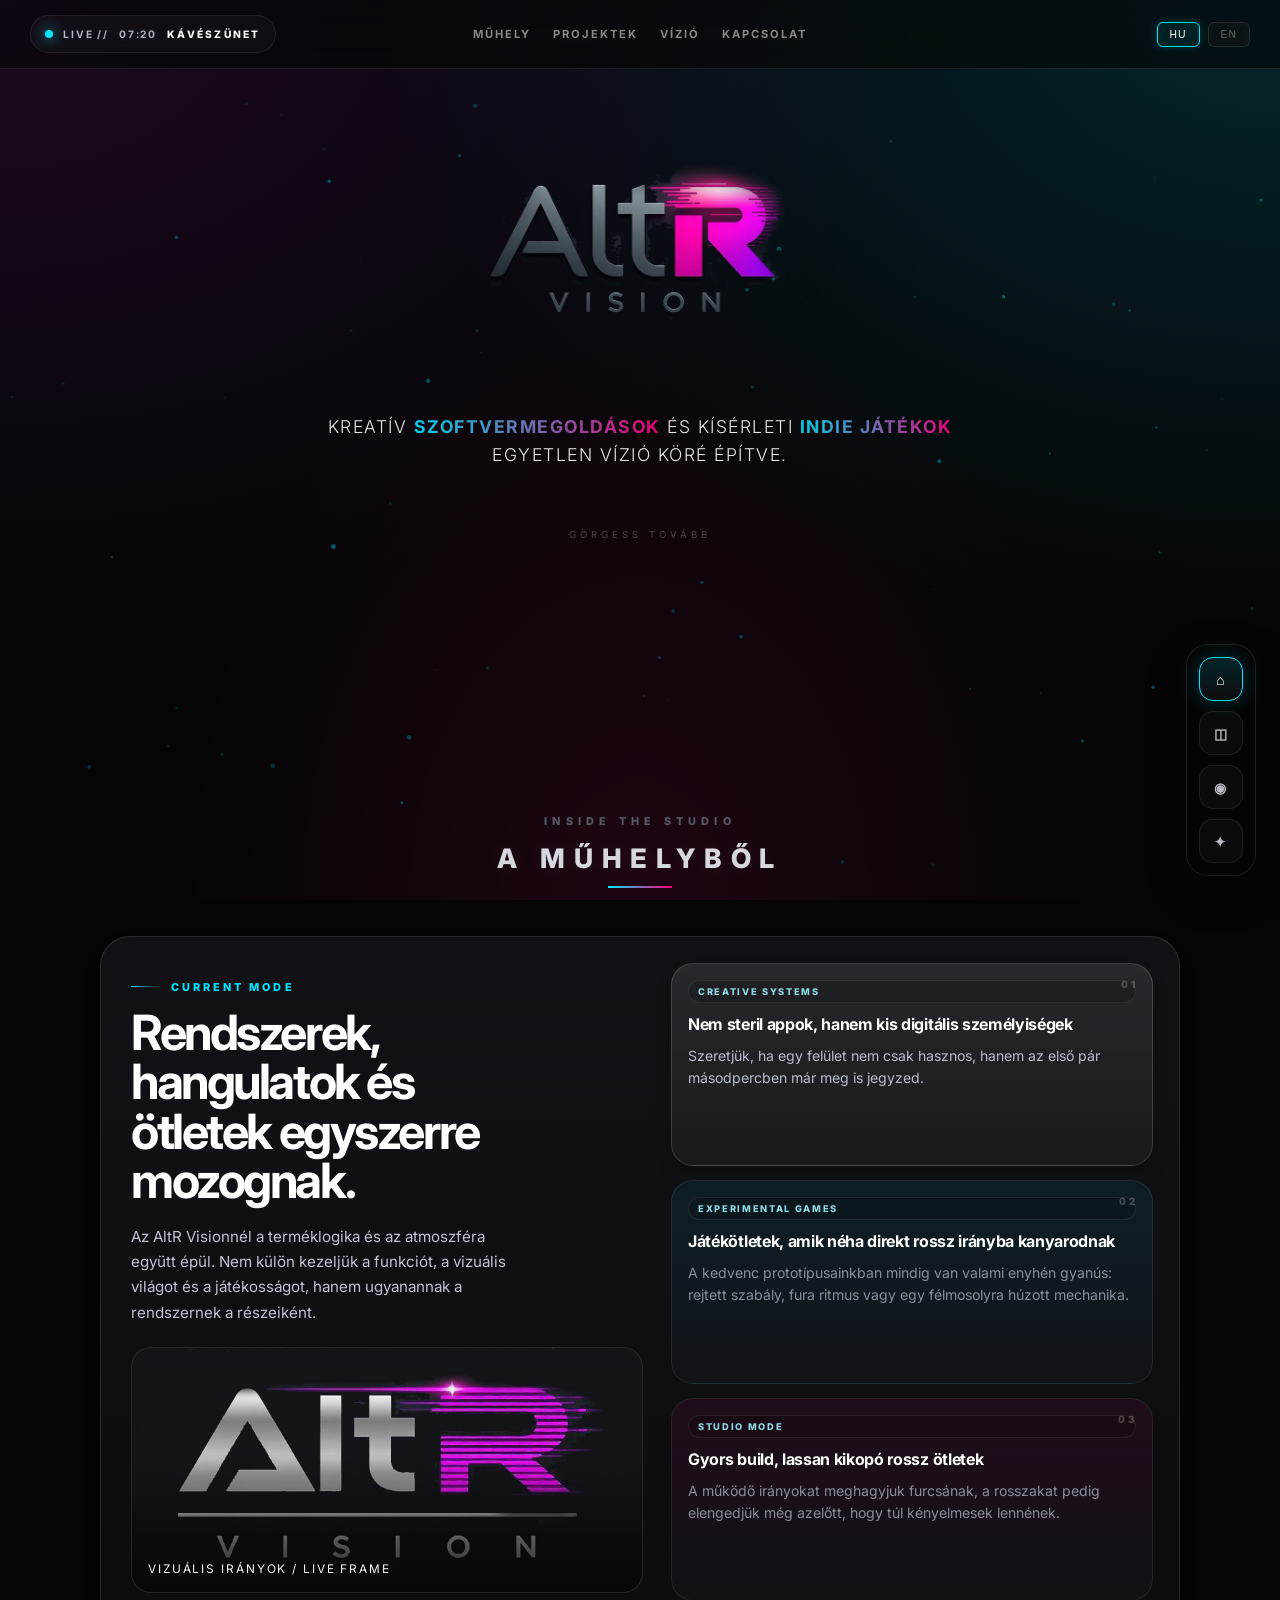
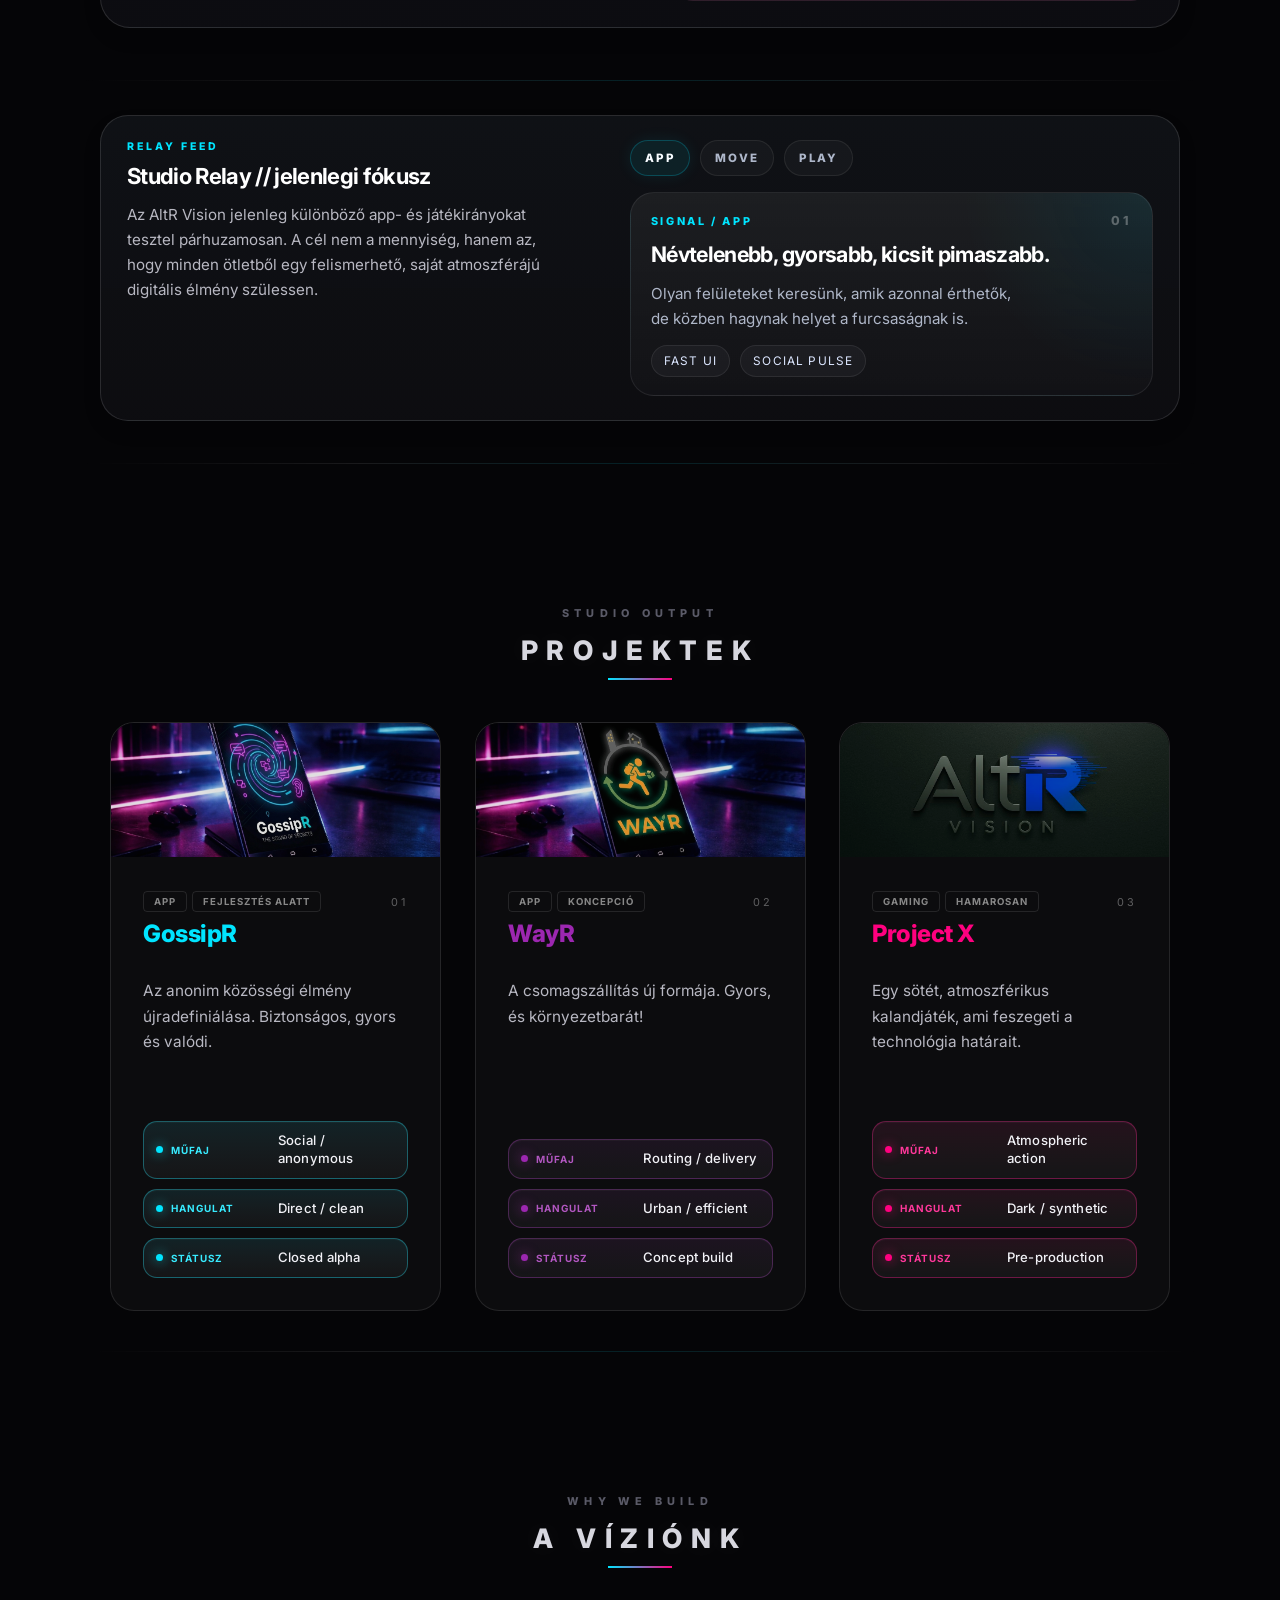
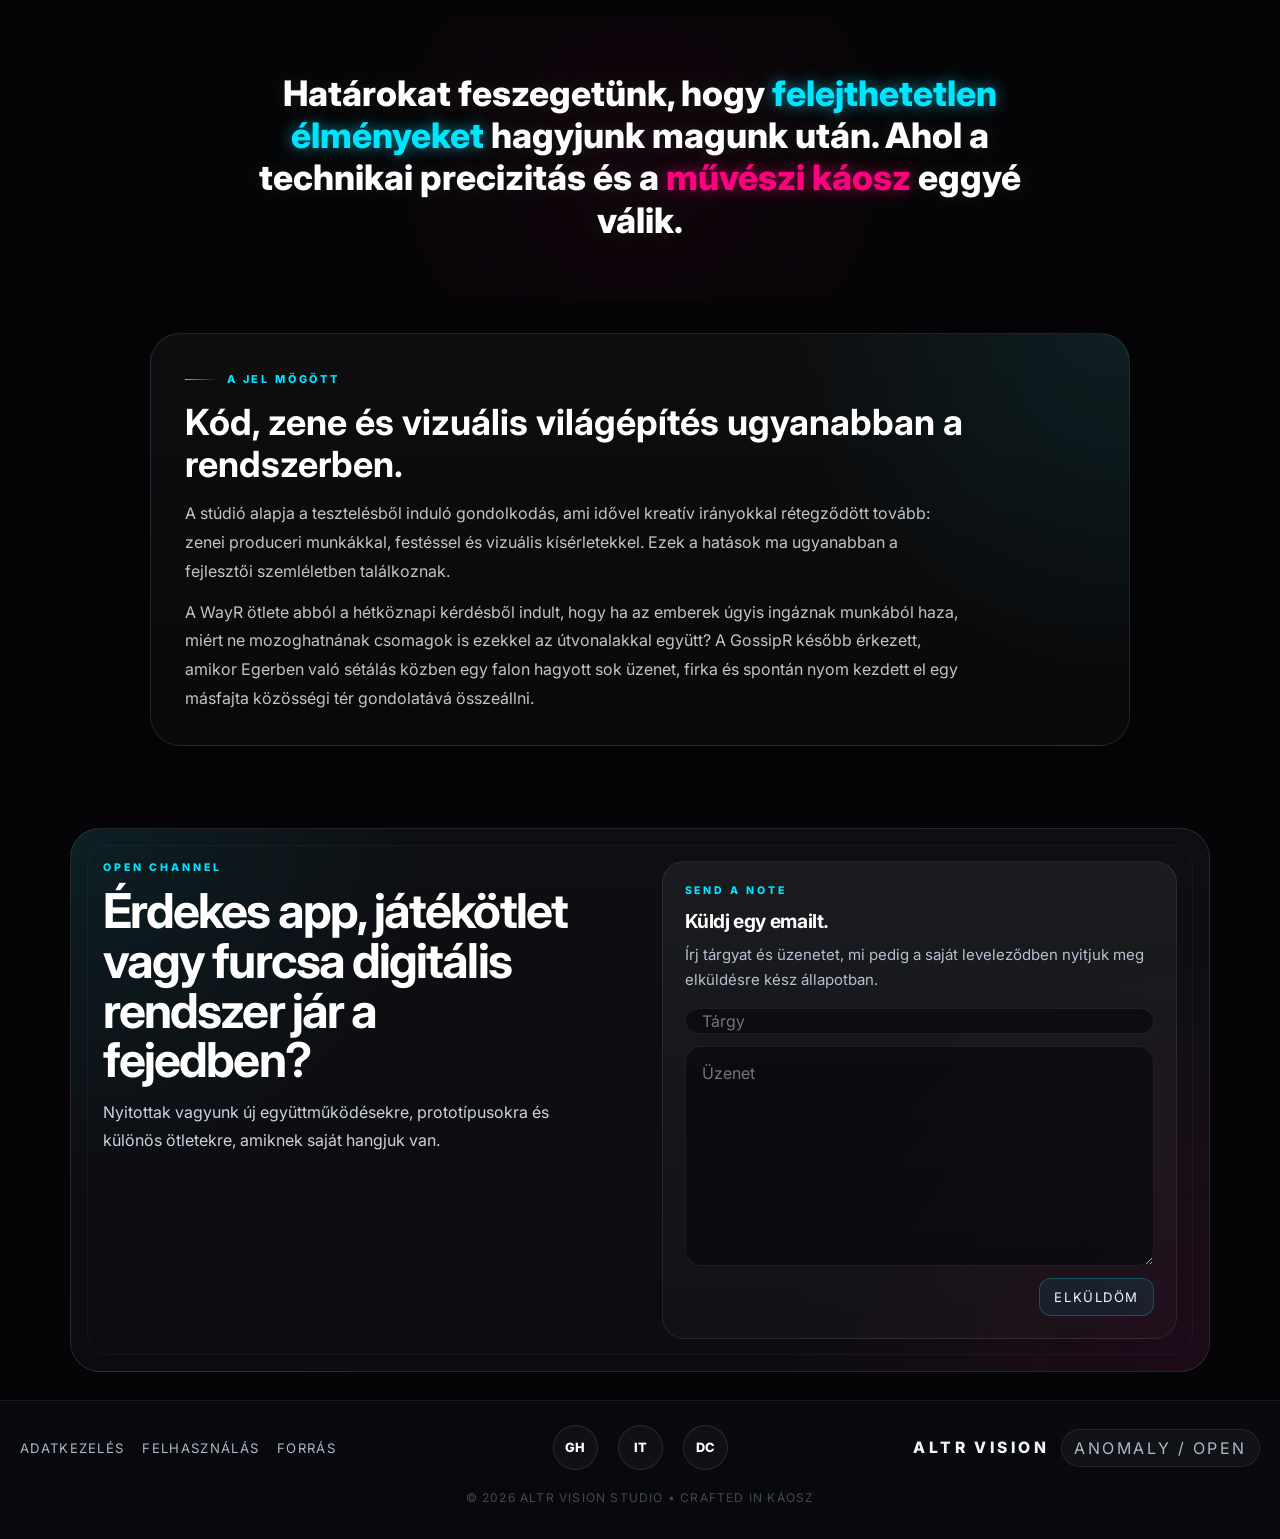
==== commit 72fd90f1: "cssszetszedeselott" ====
--- a/public/index.html
+++ b/public/index.html
@@ -24,9 +24,14 @@
     <canvas id="particles"></canvas>
 
     <nav class="nav-bar">
-        <div class="nav-status" id="nav-status">LIVE // <strong id="nav-status-value">STUDIO 00:00</strong></div>
+        <div class="nav-status" id="nav-status">LIVE // <span id="nav-status-time">00:00</span> <strong id="nav-status-value">STUDIO MODE</strong></div>
+        <button class="nav-toggle" id="nav-toggle" type="button" aria-label="Open navigation" aria-expanded="false" aria-controls="site-nav-links">
+            <span></span>
+            <span></span>
+            <span></span>
+        </button>
         
-        <div class="nav-links">
+        <div class="nav-links" id="site-nav-links">
             <a href="#inside" id="nav-signal">Inside</a>
             <a href="#projects" id="nav-projects">Projektek</a>
             <a href="#vision" id="nav-vision">Vízió</a>
@@ -68,24 +73,25 @@
                 </div>
             </div>
             <div class="signal-grid">
-                <article class="signal-card" data-index="01">
+                <article class="signal-card" data-index="01" tabindex="0" role="button" aria-expanded="true">
                     <span class="signal-label" id="signal-label-1">Creative Systems</span>
-                    <h3 id="signal-title-1">Appok, amiknek saját ritmusa van</h3>
-                    <p id="signal-desc-1">Nem csak funkciót építünk, hanem teljes digitális jelenlétet: hangot, ritmust és felismerhető karaktert.</p>
-                </article>
-                <article class="signal-card" data-index="02">
+                    <h3 id="signal-title-1">Nem steril appok, hanem kis digitális személyiségek</h3>
+                    <p id="signal-desc-1">Szeretjük, ha egy felület nem csak hasznos, hanem az első pár másodpercben már meg is jegyzed.</p>
+                </article>
+                <article class="signal-card" data-index="02" tabindex="0" role="button" aria-expanded="false">
                     <span class="signal-label" id="signal-label-2">Experimental Games</span>
-                    <h3 id="signal-title-2">Játszható ötletek kontrollált káosszal</h3>
-                    <p id="signal-desc-2">Kísérleti mechanikák, rejtett rendszerek és világépítő rétegek találkoznak olyan prototípusokban, amik szeretnek meglepni.</p>
-                </article>
-                <article class="signal-card" data-index="03">
+                    <h3 id="signal-title-2">Játékötletek, amik néha direkt rossz irányba kanyarodnak</h3>
+                    <p id="signal-desc-2">A kedvenc prototípusainkban mindig van valami enyhén gyanús: rejtett szabály, fura ritmus vagy egy félmosolyra húzott mechanika.</p>
+                </article>
+                <article class="signal-card" data-index="03" tabindex="0" role="button" aria-expanded="false">
                     <span class="signal-label" id="signal-label-3">Studio Mode</span>
-                    <h3 id="signal-title-3">Gyors iteráció, erős saját hang</h3>
-                    <p id="signal-desc-3">A cél nem a zajos mennyiség, hanem hogy minden projekt mögött legyen egy világos belső logika és egy emlékezetes atmoszféra.</p>
-                </article>
-            </div>
-        </div>
-    </section>
+                    <h3 id="signal-title-3">Gyors build, lassan kikopó rossz ötletek</h3>
+                    <p id="signal-desc-3">A működő irányokat meghagyjuk furcsának, a rosszakat pedig elengedjük még azelőtt, hogy túl kényelmesek lennének.</p>
+                </article>
+            </div>
+        </div>
+    </section>
+    <div class="section-divider" aria-hidden="true"></div>
 
     <section class="signal-section" id="signal" hidden>
         <div class="signal-grid">
@@ -113,22 +119,28 @@
                 <h3 id="lab-title">Studio Signal // jelenlegi fókusz</h3>
                 <p id="lab-copy">Az AltR Vision jelenleg különböző app- és játékirányokat tesztel párhuzamosan. A cél nem a mennyiség, hanem az, hogy minden ötletből egy felismerhető, saját atmoszférájú digitális élmény szülessen.</p>
             </div>
-            <div class="lab-feed">
-                <div class="lab-feed-item">
-                    <strong id="lab-feed-title-1">Feed 01</strong>
-                    <span id="lab-feed-desc-1">Anonim közösségi élmények újragondolása gyors, letisztult felületekkel.</span>
+            <div class="lab-console">
+                <div class="lab-console-tabs" aria-label="Studio modes">
+                    <button type="button" class="lab-console-tab is-active" data-console-index="0" id="lab-console-tab-1">APP</button>
+                    <button type="button" class="lab-console-tab" data-console-index="1" id="lab-console-tab-2">MOVE</button>
+                    <button type="button" class="lab-console-tab" data-console-index="2" id="lab-console-tab-3">PLAY</button>
                 </div>
-                <div class="lab-feed-item">
-                    <strong id="lab-feed-title-2">Feed 02</strong>
-                    <span id="lab-feed-desc-2">Mozgás, útvonal és szállítás témák újrakeretezése termékoldali szemlélettel.</span>
-                </div>
-                <div class="lab-feed-item">
-                    <strong id="lab-feed-title-3">Feed 03</strong>
-                    <span id="lab-feed-desc-3">Interaktív, rejtett rendszerek és világépítő game-mechanikák prototipizálása.</span>
-                </div>
-            </div>
-        </div>
-    </section>
+                <article class="lab-console-panel" id="lab-console-panel">
+                    <div class="lab-console-panel-top">
+                        <span class="lab-console-kicker" id="lab-console-kicker">SIGNAL / APP</span>
+                        <span class="lab-console-index" id="lab-console-index">01</span>
+                    </div>
+                    <h4 class="lab-console-title" id="lab-console-title">Névtelenebb, gyorsabb, kicsit pimaszabb.</h4>
+                    <p class="lab-console-desc" id="lab-console-desc">Olyan felületeket keresünk, amik azonnal érthetők, de közben hagynak helyet a furcsaságnak is.</p>
+                    <div class="lab-console-meta">
+                        <span class="lab-console-chip" id="lab-console-meta-1">fast UI</span>
+                        <span class="lab-console-chip" id="lab-console-meta-2">social pulse</span>
+                    </div>
+                </article>
+            </div>
+        </div>
+    </section>
+    <div class="section-divider" aria-hidden="true"></div>
 
     <div class="section-title" id="projects">PROJEKTEK</div>
     
@@ -160,6 +172,7 @@
             </div>
         </a>
     </main>
+    <div class="section-divider" aria-hidden="true"></div>
 
     <div class="section-title" id="vision">A víziónk</div>
     <section class="info-section">
@@ -175,14 +188,45 @@
         </div>
     </section>
 
-    <footer id="contact">
-        <div class="social-links">
-            <a href="https://github.com" target="_blank" rel="noopener noreferrer" class="social-icon">GH</a>
+    <section class="contact-section" id="contact">
+        <div class="contact-shell">
+            <div class="contact-copy">
+                <div class="contact-kicker" id="contact-kicker">OPEN CHANNEL</div>
+                <h3 class="contact-title" id="contact-title">Érdekes app, játékötlet vagy furcsa digitális rendszer jár a fejedben?</h3>
+                <p class="contact-text" id="contact-text">Nyitottak vagyunk új együttműködésekre, prototípusokra és különös ötletekre, amiknek saját hangjuk van.</p>
+            </div>
+            <aside class="note-board">
+                <div class="note-board-kicker" id="note-kicker">SEND A NOTE</div>
+                <h4 class="note-board-title" id="note-title">Küldj egy rövid üzenetet.</h4>
+                <p class="note-board-copy" id="note-copy">Itt közvetlenül összeállíthatsz egy emailt, ami a saját leveleződben nyílik meg elküldésre.</p>
+                <form class="note-form" id="note-form">
+                    <input id="note-subject" class="note-input note-input-line" maxlength="80" placeholder="Tárgy" />
+                    <textarea id="note-input" class="note-input" maxlength="320" placeholder="Írj egy rövid üzenetet..."></textarea>
+                    <div class="note-form-row">
+                        <span class="note-status" id="note-status"></span>
+                        <button type="submit" class="note-submit" id="note-submit">Email megnyitása</button>
+                    </div>
+                </form>
+            </aside>
+        </div>
+    </section>
+
+    <footer class="footer-strip">
+        <div class="footer-policy-links">
+            <a href="#" id="footer-policy-1">Privacy Policy</a>
+            <a href="#" id="footer-policy-2">Terms of Use</a>
+            <a href="https://github.com/csakzsolti/altr-vision" target="_blank" rel="noopener noreferrer" id="footer-policy-3">Source</a>
+        </div>
+        <div class="social-links footer-social-links">
+            <a href="https://github.com/csakzsolti/altr-vision" target="_blank" rel="noopener noreferrer" class="social-icon">GH</a>
             <a href="#" class="social-icon">IT</a>
             <a href="#" class="social-icon">DC</a>
         </div>
-        <a href="mailto:varadizsolt3@gmail.com" class="contact-btn" id="contact-link">Üzenet küldése</a>
-        <p style="color: #222; margin-top: 40px; font-size: 0.75rem; letter-spacing: 1px;">© 2026 ALTR VISION STUDIO • CRAFTED IN KÁOSZ</p>
+            <div class="footer-tail">
+                <div class="footer-brand">ALTR VISION</div>
+                <button type="button" class="footer-stamp" id="footer-anomaly">ANOMALY / OPEN</button>
+            </div>
+        <p class="footer-copyright">© 2026 ALTR VISION STUDIO • CRAFTED IN KÁOSZ</p>
     </footer>
 
     <nav class="floating-dock" aria-label="Section navigation">
--- a/public/assets/styles/index.css
+++ b/public/assets/styles/index.css
@@ -114,12 +114,49 @@
             transition: 0.3s;
             font-weight: 700;
         }
-        .nav-links a:hover { color: var(--neon-blue); text-shadow: 0 0 10px var(--neon-blue); }
-
-        .lang-switcher { 
-            display: flex; 
-            justify-content: flex-end; 
-        }
+.nav-links a:hover { color: var(--neon-blue); text-shadow: 0 0 10px var(--neon-blue); }
+
+.nav-toggle {
+    display: none;
+    appearance: none;
+    width: 44px;
+    height: 44px;
+    border-radius: 14px;
+    border: 1px solid rgba(255,255,255,0.08);
+    background: rgba(255,255,255,0.03);
+    align-items: center;
+    justify-content: center;
+    gap: 4px;
+    flex-direction: column;
+    padding: 0;
+    color: white;
+}
+
+.nav-toggle span {
+    display: block;
+    width: 18px;
+    height: 2px;
+    border-radius: 999px;
+    background: currentColor;
+    transition: transform 0.22s ease, opacity 0.22s ease;
+}
+
+.nav-bar.is-open .nav-toggle span:nth-child(1) {
+    transform: translateY(6px) rotate(45deg);
+}
+
+.nav-bar.is-open .nav-toggle span:nth-child(2) {
+    opacity: 0;
+}
+
+.nav-bar.is-open .nav-toggle span:nth-child(3) {
+    transform: translateY(-6px) rotate(-45deg);
+}
+
+.lang-switcher { 
+    display: flex; 
+    justify-content: flex-end; 
+}
 
         /* --- CURSOR --- */
         #cursor {
@@ -295,26 +332,20 @@
         .signal-section[hidden] { display: none !important; }
         .signal-shell {
             display: grid;
-            grid-template-columns: minmax(0, 1.08fr) minmax(320px, 0.92fr);
-            gap: 30px;
-            padding: 32px;
-            border: 1px solid var(--glass-border);
+            grid-template-columns: minmax(0, 1.04fr) minmax(320px, 0.96fr);
+            gap: 22px;
+            padding: 26px;
+            border: 1px solid rgba(255, 255, 255, 0.12);
             border-radius: 30px;
             background:
-                radial-gradient(circle at top left, rgba(0, 229, 255, 0.12), transparent 28%),
-                radial-gradient(circle at bottom right, rgba(255, 0, 127, 0.1), transparent 30%),
-                linear-gradient(180deg, rgba(255, 255, 255, 0.05), rgba(255, 255, 255, 0.02));
-            box-shadow: 0 18px 36px rgba(0,0,0,0.18);
+                linear-gradient(180deg, rgba(24, 28, 34, 0.56), rgba(18, 18, 24, 0.62));
+            box-shadow: 0 10px 18px rgba(0,0,0,0.12);
             overflow: hidden;
             position: relative;
+            contain: layout paint;
         }
         .signal-shell::after {
-            content: "";
-            position: absolute;
-            inset: 18px;
-            border: 1px solid rgba(255,255,255,0.04);
-            border-radius: 22px;
-            pointer-events: none;
+            content: none;
         }
         .signal-intro {
             position: relative;
@@ -345,21 +376,21 @@
             line-height: 1.02;
             letter-spacing: -0.05em;
             color: #fff;
-            text-shadow: 0 0 22px rgba(255,255,255,0.08);
+            text-shadow: none;
         }
 .signal-main-copy {
     margin: 0;
-    max-width: 42ch;
+    max-width: 38ch;
     color: #c0c4d2;
-    font-size: 0.98rem;
-    line-height: 1.72;
+    font-size: 0.95rem;
+    line-height: 1.66;
 }
 .signal-visuals {
     display: grid;
     grid-template-columns: 1fr;
     gap: 0;
-    margin-top: 28px;
-    max-width: 560px;
+    margin-top: 22px;
+    max-width: 100%;
 }
 .signal-shot {
     margin: 0;
@@ -369,10 +400,10 @@
     overflow: hidden;
     border: 1px solid rgba(255,255,255,0.08);
     background: rgba(255,255,255,0.03);
-    box-shadow: 0 10px 22px rgba(0,0,0,0.14);
+    box-shadow: none;
 }
 .signal-shot-large {
-    aspect-ratio: 1.72 / 1;
+    aspect-ratio: 2.08 / 1;
 }
 .signal-shot::after {
     content: "";
@@ -388,13 +419,11 @@
     width: 100%;
     height: 100%;
     object-fit: cover;
-    opacity: 0.92;
+    opacity: 0.96;
     transform: scale(1.02);
-    filter: saturate(1.05) contrast(1.02);
+    filter: none;
 }
-.signal-shot-image-alt {
-    filter: hue-rotate(42deg) saturate(1.08) contrast(1.04);
-}
+.signal-shot-image-alt { filter: none; }
 .signal-shot-caption {
     position: absolute;
     left: 16px;
@@ -406,41 +435,44 @@
     letter-spacing: 0.16em;
     text-transform: uppercase;
     line-height: 1.45;
-    text-shadow: 0 0 18px rgba(0,0,0,0.4);
+    text-shadow: none;
 }
         .signal-grid {
             display: grid;
             grid-template-columns: 1fr;
+            grid-auto-rows: 1fr;
             gap: 14px;
             position: relative;
             z-index: 1;
             align-content: start;
             align-self: start;
+            min-height: 100%;
         }
         .signal-card {
             min-height: 0;
-            padding: 18px 18px 16px;
+            padding: 16px 16px 14px;
             background: linear-gradient(180deg, rgba(255, 255, 255, 0.06), rgba(255, 255, 255, 0.025));
             border: 1px solid rgba(255,255,255,0.08);
             border-radius: 22px;
             position: relative;
             overflow: hidden;
             transition: transform 0.28s ease, border-color 0.28s ease, box-shadow 0.28s ease;
+            cursor: pointer;
+            display: flex;
+            flex-direction: column;
+            justify-content: flex-start;
         }
         .signal-card:first-child {
             background:
-                radial-gradient(circle at top right, rgba(0, 229, 255, 0.12), transparent 45%),
                 linear-gradient(180deg, rgba(255, 255, 255, 0.065), rgba(255, 255, 255, 0.025));
         }
         .signal-card:nth-child(2) {
             background:
-                radial-gradient(circle at top right, rgba(156, 39, 176, 0.14), transparent 48%),
-                linear-gradient(180deg, rgba(255, 255, 255, 0.06), rgba(255, 255, 255, 0.025));
+                linear-gradient(180deg, rgba(0, 229, 255, 0.08), rgba(255, 255, 255, 0.025));
         }
         .signal-card:nth-child(3) {
             background:
-                radial-gradient(circle at top right, rgba(255, 0, 127, 0.14), transparent 48%),
-                linear-gradient(180deg, rgba(255, 255, 255, 0.06), rgba(255, 255, 255, 0.025));
+                linear-gradient(180deg, rgba(255, 0, 127, 0.08), rgba(255, 255, 255, 0.025));
         }
         .signal-card::before {
             content: attr(data-index);
@@ -456,7 +488,12 @@
         .signal-card:hover {
             transform: translateY(-6px);
             border-color: rgba(0,229,255,0.24);
-            box-shadow: 0 14px 22px rgba(0,0,0,0.16);
+            box-shadow: 0 8px 14px rgba(0,0,0,0.1);
+        }
+        .signal-card.is-active {
+            border-color: rgba(255,255,255,0.16);
+            background: linear-gradient(180deg, rgba(255,255,255,0.1), rgba(255,255,255,0.04));
+            box-shadow: 0 10px 18px rgba(0,0,0,0.12);
         }
         .signal-label {
             display: inline-block;
@@ -473,15 +510,37 @@
         }
         .signal-card h3 {
             margin: 0 0 10px;
-            font-size: 1.06rem;
-            line-height: 1.2;
+            font-size: 1rem;
+            line-height: 1.24;
             letter-spacing: -0.02em;
         }
         .signal-card p {
             margin: 0;
             color: #b7bdcb;
-            line-height: 1.6;
-            font-size: 0.9rem;
+            line-height: 1.58;
+            font-size: 0.88rem;
+            display: -webkit-box;
+            -webkit-line-clamp: 2;
+            -webkit-box-orient: vertical;
+            max-height: 3.1em;
+            opacity: 0.72;
+            overflow: hidden;
+            transform: translateY(0);
+            transition: max-height 0.28s ease, opacity 0.22s ease, transform 0.22s ease;
+        }
+        .signal-card.is-active p {
+            -webkit-line-clamp: unset;
+            max-height: 180px;
+            opacity: 1;
+            transform: translateY(0);
+        }
+
+        .section-divider {
+            width: min(1120px, calc(100% - 40px));
+            height: 1px;
+            margin: 12px 0 24px;
+            background: linear-gradient(90deg, transparent, rgba(255,255,255,0.12), rgba(0,229,255,0.18), rgba(255,255,255,0.12), transparent);
+            opacity: 0.7;
         }
 
         .lab-section {
@@ -493,32 +552,26 @@
 
         .lab-shell {
             display: grid;
-            grid-template-columns: minmax(0, 1.15fr) minmax(280px, 0.85fr);
-            gap: 24px;
-            padding: 30px;
-            border: 1px solid var(--glass-border);
+            grid-template-columns: minmax(0, 0.96fr) minmax(300px, 1.04fr);
+            gap: 20px;
+            padding: 24px 26px;
+            border: 1px solid rgba(255, 255, 255, 0.12);
             border-radius: 28px;
             background:
-                radial-gradient(circle at top left, rgba(0, 229, 255, 0.12), transparent 30%),
-                radial-gradient(circle at bottom right, rgba(255, 0, 127, 0.1), transparent 34%),
-                linear-gradient(180deg, rgba(255, 255, 255, 0.045), rgba(255, 255, 255, 0.02));
+                linear-gradient(180deg, rgba(24, 28, 34, 0.54), rgba(18, 18, 24, 0.6));
             overflow: hidden;
             position: relative;
-            box-shadow: 0 18px 36px rgba(0, 0, 0, 0.18);
+            box-shadow: 0 10px 18px rgba(0, 0, 0, 0.12);
+            contain: layout paint;
         }
 
         .lab-shell::before {
-            content: "";
-            position: absolute;
-            inset: 16px;
-            border: 1px solid rgba(255,255,255,0.04);
-            border-radius: 22px;
-            pointer-events: none;
+            content: none;
         }
 
         .lab-copy h3 {
             margin: 0 0 14px;
-            font-size: 1.55rem;
+            font-size: 1.38rem;
             letter-spacing: -0.03em;
             position: relative;
             z-index: 1;
@@ -538,67 +591,116 @@
         .lab-copy p {
             margin: 0;
             color: #b8b8c2;
-            line-height: 1.7;
-            max-width: 52ch;
+            line-height: 1.64;
+            max-width: 42ch;
+            font-size: 0.95rem;
             position: relative;
             z-index: 1;
         }
 
-        .lab-feed {
+        .lab-console {
+            display: grid;
+            gap: 16px;
+            align-content: start;
+            position: relative;
+            z-index: 1;
+        }
+
+        .lab-console-tabs {
+            display: flex;
+            flex-wrap: wrap;
+            gap: 10px;
+        }
+
+        .lab-console-tab {
+            appearance: none;
+            border: 1px solid rgba(255,255,255,0.08);
+            background: rgba(255,255,255,0.03);
+            color: #aeb7ca;
+            padding: 10px 14px;
+            border-radius: 999px;
+            font: inherit;
+            font-size: 0.72rem;
+            letter-spacing: 0.16em;
+            text-transform: uppercase;
+            font-weight: 800;
+            cursor: pointer;
+            transition: transform 0.22s ease, border-color 0.22s ease, color 0.22s ease, box-shadow 0.22s ease, background 0.22s ease;
+        }
+
+        .lab-console-tab:hover,
+        .lab-console-tab.is-active {
+            color: #f7fbff;
+            border-color: rgba(0,229,255,0.22);
+            background: rgba(0,229,255,0.08);
+            box-shadow: 0 0 16px rgba(0,229,255,0.08);
+        }
+
+        .lab-console-panel {
+            min-height: 100%;
+            padding: 20px 20px 18px;
+            border-radius: 24px;
+            border: 1px solid rgba(255,255,255,0.08);
+            background:
+                radial-gradient(circle at top right, rgba(0,229,255,0.08), transparent 34%),
+                linear-gradient(180deg, rgba(255,255,255,0.06), rgba(255,255,255,0.025));
             display: grid;
             gap: 14px;
-            position: relative;
-            z-index: 1;
-        }
-
-        .lab-feed-item {
-            padding: 16px 16px 15px 18px;
-            border-radius: 18px;
-            border: 1px solid rgba(255, 255, 255, 0.08);
-            background: linear-gradient(180deg, rgba(255, 255, 255, 0.055), rgba(255, 255, 255, 0.025));
-            box-shadow: inset 0 1px 0 rgba(255,255,255,0.03);
-            position: relative;
-            overflow: hidden;
-        }
-
-        .lab-feed-item::before {
-            content: "";
-            position: absolute;
-            left: 0;
-            top: 14px;
-            bottom: 14px;
-            width: 3px;
+            align-content: start;
+        }
+
+        .lab-console-panel-top {
+            display: flex;
+            align-items: center;
+            justify-content: space-between;
+            gap: 12px;
+        }
+
+        .lab-console-kicker {
+            color: var(--neon-blue);
+            font-size: 0.68rem;
+            letter-spacing: 0.24em;
+            text-transform: uppercase;
+            font-weight: 800;
+        }
+
+        .lab-console-index {
+            color: rgba(255,255,255,0.3);
+            font-size: 0.78rem;
+            letter-spacing: 0.24em;
+            font-weight: 800;
+        }
+
+        .lab-console-title {
+            margin: 0;
+            font-size: 1.34rem;
+            line-height: 1.15;
+            letter-spacing: -0.03em;
+        }
+
+        .lab-console-desc {
+            margin: 0;
+            color: #afb7c8;
+            font-size: 0.95rem;
+            line-height: 1.66;
+            max-width: 38ch;
+        }
+
+        .lab-console-meta {
+            display: flex;
+            flex-wrap: wrap;
+            gap: 10px;
+        }
+
+        .lab-console-chip {
+            padding: 8px 12px;
             border-radius: 999px;
-            background: var(--neon-blue);
-            box-shadow: 0 0 14px rgba(0, 229, 255, 0.35);
-        }
-
-        .lab-feed-item:nth-child(2)::before {
-            background: var(--neon-purple);
-            box-shadow: 0 0 14px rgba(156, 39, 176, 0.35);
-        }
-
-        .lab-feed-item:nth-child(3)::before {
-            background: var(--neon-pink);
-            box-shadow: 0 0 14px rgba(255, 0, 127, 0.35);
-        }
-
-        .lab-feed-item strong {
-            display: block;
-            margin-bottom: 7px;
-            font-size: 0.78rem;
-            letter-spacing: 2px;
-            text-transform: uppercase;
-            color: var(--neon-blue);
-        }
-
-        .lab-feed-item:nth-child(2) strong { color: #d27dff; }
-        .lab-feed-item:nth-child(3) strong { color: #ff72b6; }
-
-        .lab-feed-item span {
-            color: #a8a8b2;
-            line-height: 1.6;
-            font-size: 0.9rem;
+            border: 1px solid rgba(255,255,255,0.08);
+            background: rgba(255,255,255,0.04);
+            color: #dce6ff;
+            font-size: 0.74rem;
+            letter-spacing: 0.1em;
+            text-transform: uppercase;
         }
 
         .floating-dock {
@@ -698,14 +800,21 @@
             inset: 0;
             background: linear-gradient(135deg, rgba(255,255,255,0.06), transparent 35%, transparent 70%, rgba(0,229,255,0.06));
             opacity: 0;
-            transition: opacity 0.4s ease;
+            transition: opacity 0.22s ease;
             pointer-events: none;
         }
-        .card:hover::before { opacity: 1; }
-        .card:hover { transform: translateY(-10px); border-color: var(--neon-blue); box-shadow: 0 20px 40px rgba(0,0,0,0.6), 0 0 20px rgba(0, 229, 255, 0.1); }
+        .card:hover::before { opacity: 0.72; }
+        .card:hover {
+            transform: translateY(-4px);
+            border-color: rgba(0, 229, 255, 0.52);
+            box-shadow:
+                0 12px 24px rgba(0,0,0,0.28),
+                0 0 18px rgba(0, 229, 255, 0.12),
+                inset 0 0 0 1px rgba(0, 229, 255, 0.22);
+        }
         .card-image-area { width: 100%; height: 180px; background: #111; overflow: hidden; }
         .card-image-area img { width: 100%; height: 100%; object-fit: cover; opacity: 0.88; transition: 0.6s; }
-        .card:hover .card-image-area img { opacity: 1; transform: scale(1.05); }
+        .card:hover .card-image-area img { opacity: 0.96; transform: scale(1.02); }
         
         .card-content { padding: 32px; display: flex; flex-direction: column; gap: 20px; height: 100%; }
         .card-head { display: flex; align-items: flex-start; justify-content: space-between; gap: 18px; }
@@ -720,45 +829,65 @@
         .card h2 { margin: 10px 0; font-size: 1.5rem; letter-spacing: -0.5px; transition: color 0.3s; font-weight: 800; }
         .tag { font-size: 0.6rem; border: 1px solid rgba(255,255,255,0.1); padding: 4px 10px; border-radius: 4px; color: #888; margin-right: 5px; text-transform: uppercase; letter-spacing: 1px; font-weight: 700; }
         .card-copy { margin: 0; color: #b8b8c2; line-height: 1.68; font-size: 0.96rem; }
-        .card-meta { display: grid; grid-template-columns: repeat(auto-fit, minmax(120px, 1fr)); gap: 12px; margin-top: auto; }
+        .card-meta { display: grid; grid-template-columns: 1fr; gap: 10px; margin-top: auto; }
         .card-meta-item {
-            padding: 14px 14px 12px;
+            display: grid;
+            grid-template-columns: minmax(84px, 108px) minmax(0, 1fr);
+            align-items: center;
+            gap: 14px;
+            padding: 10px 12px;
             border-radius: 14px;
             background:
-                linear-gradient(180deg, color-mix(in srgb, var(--meta-accent, var(--neon-blue)) 12%, transparent), rgba(255,255,255,0.02)),
+                linear-gradient(180deg, color-mix(in srgb, var(--meta-accent, var(--neon-blue)) 8%, transparent), rgba(255,255,255,0.02)),
                 rgba(255,255,255,0.02);
-            border: 1px solid color-mix(in srgb, var(--meta-accent, var(--neon-blue)) 40%, rgba(255,255,255,0.08));
-            box-shadow: inset 0 1px 0 rgba(255,255,255,0.04);
+            border: 1px solid color-mix(in srgb, var(--meta-accent, var(--neon-blue)) 28%, rgba(255,255,255,0.08));
+            box-shadow: inset 0 1px 0 rgba(255,255,255,0.03);
             min-width: 0;
             position: relative;
             overflow: hidden;
-        }
-        .card-meta-item::before {
+            transition: border-color 0.25s ease, background 0.25s ease, transform 0.25s ease;
+        }
+        .card:hover .card-meta-item {
+            border-color: color-mix(in srgb, var(--meta-accent, var(--neon-blue)) 42%, rgba(255,255,255,0.08));
+            background:
+                linear-gradient(180deg, color-mix(in srgb, var(--meta-accent, var(--neon-blue)) 11%, transparent), rgba(255,255,255,0.03)),
+                rgba(255,255,255,0.025);
+            box-shadow:
+                inset 0 1px 0 rgba(255,255,255,0.04),
+                inset 4px 0 0 color-mix(in srgb, var(--meta-accent, var(--neon-blue)) 82%, transparent);
+        }
+        .card-meta-label {
+            display: inline-flex;
+            align-items: center;
+            gap: 8px;
+            margin-bottom: 0;
+            font-size: 0.62rem;
+            letter-spacing: 0.1em;
+            text-transform: uppercase;
+            color: color-mix(in srgb, var(--meta-accent, var(--neon-blue)) 78%, white 22%);
+            font-weight: 700;
+            white-space: nowrap;
+        }
+        .card-meta-label::before {
             content: "";
-            position: absolute;
-            inset: 0 auto 0 0;
-            width: 3px;
+            width: 7px;
+            height: 7px;
+            border-radius: 50%;
             background: var(--meta-accent, var(--neon-blue));
-            opacity: 0.8;
-        }
-        .card-meta-label {
-            display: block;
-            margin-bottom: 6px;
-            font-size: 0.58rem;
-            letter-spacing: 0.22em;
-            text-transform: uppercase;
-            color: color-mix(in srgb, var(--meta-accent, var(--neon-blue)) 72%, white 28%);
-            font-weight: 800;
+            box-shadow: 0 0 12px color-mix(in srgb, var(--meta-accent, var(--neon-blue)) 78%, transparent);
+            flex-shrink: 0;
         }
         .card-meta-value {
             display: block;
             color: #f1f1f6;
-            font-size: 0.81rem;
-            line-height: 1.42;
+            font-family: 'Orbitron', 'Inter', sans-serif;
+            font-size: 0.82rem;
+            line-height: 1.34;
+            letter-spacing: 0.01em;
+            font-weight: 500;
             overflow-wrap: anywhere;
             word-break: break-word;
         }
-        .card-meta-item:last-child { grid-column: 1 / -1; }
 
         /* --- VISION --- */
         .info-section { max-width: 900px; text-align: center; padding: 58px 40px; margin: 8px 0 2px; background: radial-gradient(circle at center, rgba(255, 0, 127, 0.05) 0%, transparent 70%); border-radius: 40px; transition: 1s; }
@@ -811,9 +940,64 @@
             font-size: 1rem;
         }
 
-        /* --- FOOTER & SOCIAL --- */
-        footer { margin-top: 100px; padding: 80px 20px; border-top: 1px solid var(--glass-border); width: 100%; text-align: center; background: rgba(0,0,0,0.2); }
-        .social-links { display: flex; justify-content: center; gap: 20px; margin-bottom: 40px; }
+        /* --- CONTACT & FOOTER --- */
+        .contact-section {
+            width: 100%;
+            max-width: 1180px;
+            padding: 0 20px;
+            margin: 56px 0 0;
+        }
+        .contact-shell {
+            display: grid;
+            grid-template-columns: minmax(0, 1.02fr) minmax(320px, 0.98fr);
+            gap: 22px;
+            padding: 32px;
+            border: 1px solid rgba(255,255,255,0.1);
+            border-radius: 30px;
+            background:
+                radial-gradient(circle at top left, rgba(0, 229, 255, 0.08), transparent 28%),
+                radial-gradient(circle at bottom right, rgba(255, 0, 127, 0.08), transparent 34%),
+                linear-gradient(180deg, rgba(24, 28, 34, 0.46), rgba(18, 18, 24, 0.58));
+            position: relative;
+            overflow: hidden;
+        }
+        .contact-shell::before {
+            content: "";
+            position: absolute;
+            inset: 16px;
+            border: 1px solid rgba(255,255,255,0.04);
+            border-radius: 22px;
+            pointer-events: none;
+        }
+        .contact-copy {
+            text-align: left;
+            position: relative;
+            z-index: 1;
+        }
+        .contact-kicker,
+        .note-board-kicker {
+            margin-bottom: 12px;
+            color: var(--neon-blue);
+            font-size: 0.66rem;
+            letter-spacing: 0.28em;
+            text-transform: uppercase;
+            font-weight: 800;
+        }
+        .contact-title {
+            margin: 0 0 14px;
+            max-width: 15ch;
+            font-size: clamp(1.8rem, 4vw, 3rem);
+            line-height: 1.04;
+            letter-spacing: -0.04em;
+        }
+        .contact-text {
+            margin: 0 0 22px;
+            max-width: 48ch;
+            color: #cdd2df;
+            line-height: 1.74;
+            font-size: 1rem;
+        }
+        .social-links { display: flex; justify-content: center; gap: 20px; margin-bottom: 24px; }
         .social-icon { 
             width: 45px; height: 45px; border: 1px solid var(--glass-border); border-radius: 50%; 
             display: flex; align-items: center; justify-content: center; color: white; 
@@ -821,40 +1005,373 @@
         }
         .social-icon:hover { border-color: var(--neon-pink); box-shadow: 0 0 15px var(--neon-pink); transform: translateY(-5px); color: var(--neon-pink); }
 
-        .contact-btn { color: white; text-decoration: none; border: 1px solid var(--neon-pink); padding: 18px 45px; border-radius: 12px; font-weight: 600; text-transform: uppercase; letter-spacing: 2px; transition: 0.4s; display: inline-block; }
-        .contact-btn:hover { background: var(--neon-pink); box-shadow: 0 0 30px var(--neon-pink); transform: scale(1.05); }
-        
+        .note-board {
+            padding: 22px;
+            border-radius: 22px;
+            border: 1px solid rgba(255,255,255,0.08);
+            background: linear-gradient(180deg, rgba(255,255,255,0.055), rgba(255,255,255,0.025));
+            position: relative;
+            z-index: 1;
+        }
+        .note-board-title {
+            margin: 0 0 10px;
+            font-size: 1.2rem;
+            letter-spacing: -0.02em;
+        }
+        .note-board-copy {
+            margin: 0 0 16px;
+            color: #b8bfd0;
+            line-height: 1.65;
+            font-size: 0.94rem;
+        }
+        .note-form {
+            display: grid;
+            gap: 12px;
+        }
+        .note-input {
+            width: 100%;
+            min-height: 220px;
+            resize: vertical;
+            border-radius: 16px;
+            border: 1px solid rgba(255,255,255,0.08);
+            background: rgba(9, 10, 14, 0.72);
+            color: white;
+            padding: 14px 16px;
+            font: inherit;
+            line-height: 1.6;
+            outline: none;
+        }
+        .note-input-line {
+            min-height: 0;
+            height: 22px;
+            padding-top: 12px;
+            padding-bottom: 12px;
+            resize: none;
+        }
+        .note-input:focus {
+            border-color: rgba(0,229,255,0.32);
+            box-shadow: 0 0 0 4px rgba(0,229,255,0.08);
+        }
+        .note-form-row {
+            display: flex;
+            align-items: center;
+            justify-content: space-between;
+            gap: 12px;
+        }
+        .note-status {
+            color: #8da2bf;
+            font-size: 0.8rem;
+            letter-spacing: 0.08em;
+            text-transform: uppercase;
+        }
+        .note-submit {
+            border: 1px solid rgba(0,229,255,0.24);
+            background: rgba(0,229,255,0.08);
+            color: #eafcff;
+            padding: 10px 14px;
+            border-radius: 12px;
+            font: inherit;
+            font-size: 0.82rem;
+            letter-spacing: 0.12em;
+            text-transform: uppercase;
+            transition: transform 0.25s ease, box-shadow 0.25s ease, border-color 0.25s ease;
+        }
+        .note-submit:hover {
+            transform: translateY(-1px);
+            border-color: rgba(0,229,255,0.42);
+            box-shadow: 0 0 16px rgba(0,229,255,0.12);
+        }
+        .footer-strip {
+            width: 100%;
+            margin-top: 28px;
+            padding: 24px 20px 34px;
+            border-top: 1px solid rgba(255,255,255,0.08);
+            display: grid;
+            grid-template-columns: 1fr auto 1fr;
+            align-items: center;
+            gap: 20px;
+            background:
+                linear-gradient(180deg, rgba(10, 12, 16, 0.72), rgba(10, 10, 14, 0.88));
+        }
+        .footer-brand {
+            color: #f2f4fb;
+            font-size: 0.98rem;
+            letter-spacing: 0.22em;
+            text-transform: uppercase;
+            font-weight: 800;
+        }
+        .footer-social-links {
+            margin: 0;
+            justify-self: center;
+        }
+        .footer-policy-links {
+            display: flex;
+            justify-content: flex-start;
+            flex-wrap: wrap;
+            gap: 18px;
+            align-items: center;
+        }
+        .footer-policy-links a {
+            color: #b0b8ca;
+            text-decoration: none;
+            font-size: 0.82rem;
+            letter-spacing: 0.1em;
+            text-transform: uppercase;
+        }
+        .footer-policy-links a:hover {
+            color: var(--neon-blue);
+        }
+        .footer-signal-trigger {
+            border: 1px solid rgba(255,0,127,0.26);
+            background: rgba(255,0,127,0.08);
+            color: #ffdff0;
+            padding: 9px 12px;
+            border-radius: 999px;
+            font: inherit;
+            font-size: 0.72rem;
+            letter-spacing: 0.12em;
+            text-transform: uppercase;
+        }
+        .footer-signal-text {
+            color: #aeb7ca;
+            font-size: 0.82rem;
+            letter-spacing: 0.04em;
+            max-width: 28ch;
+        }
+        .footer-tail {
+            justify-self: end;
+            display: flex;
+            align-items: center;
+            justify-content: flex-end;
+            gap: 12px;
+        }
+        .footer-stamp {
+            appearance: none;
+            padding: 8px 12px;
+            border-radius: 999px;
+            border: 1px solid rgba(255,255,255,0.08);
+            background: rgba(255,255,255,0.04);
+            color: #aeb7ca;
+            font-size: 0.7rem;
+            letter-spacing: 0.16em;
+            text-transform: uppercase;
+            font: inherit;
+            cursor: pointer;
+            transition: transform 0.22s ease, border-color 0.22s ease, color 0.22s ease, box-shadow 0.22s ease;
+        }
+        .footer-stamp:hover {
+            transform: translateY(-1px);
+            border-color: rgba(0,229,255,0.28);
+            color: #eafcff;
+            box-shadow: 0 0 16px rgba(0,229,255,0.12);
+        }
+        .footer-copyright {
+            grid-column: 1 / -1;
+            margin: 0;
+            color: #434856;
+            font-size: 0.75rem;
+            letter-spacing: 0.1em;
+            text-align: center;
+        }
+
         @media (max-width: 768px) { 
+            body { background-attachment: scroll; }
             #mission-text { font-size: 1.6rem; } 
             .hero { margin-top: 95px; padding-top: 14px; margin-bottom: 96px; }
             .main-logo { max-width: min(92vw, 560px); } 
             .logo-hover-hint { display: none; }
             .logo-mobile-pulse { display: block; }
-            .signal-section, .lab-section { margin-bottom: 20px; }
-            .signal-shell { grid-template-columns: 1fr; padding: 22px; }
+            .section-divider { width: calc(100% - 28px); margin: 8px 0 18px; opacity: 0.38; }
+            .signal-section, .lab-section { margin-bottom: 18px; padding: 0 10px; }
+            .signal-shell,
+            .lab-shell,
+            .contact-shell,
+            .about-section,
+            .info-section,
+            .card,
+            .note-board,
+            .footer-strip {
+                background:
+                    linear-gradient(180deg, rgba(19, 20, 28, 0.9), rgba(14, 14, 20, 0.92));
+                box-shadow: none;
+            }
+            .signal-shell,
+            .lab-shell,
+            .contact-shell {
+                border-color: rgba(255,255,255,0.08);
+            }
+            .signal-shell::before,
+            .signal-shell::after,
+            .lab-shell::before,
+            .contact-shell::before,
+            .card::before {
+                content: none;
+            }
+            .signal-shell {
+                grid-template-columns: 1fr;
+                gap: 14px;
+                padding: 16px;
+            }
             .signal-main-title { max-width: none; }
-            .signal-visuals { grid-template-columns: 1fr; }
+            .signal-main-title { font-size: clamp(1.35rem, 7vw, 2rem); }
+            .signal-main-copy { font-size: 0.9rem; line-height: 1.6; }
+            .signal-intro { padding: 4px 2px 0; }
+            .signal-visuals { grid-template-columns: 1fr; margin-top: 16px; }
             .signal-shot,
             .signal-shot-large,
-            .signal-shot-small { aspect-ratio: 1.45 / 1; max-width: none; }
-            .signal-grid { grid-template-columns: 1fr; }
-            .lab-shell { grid-template-columns: 1fr; padding: 22px; }
+            .signal-shot-small { aspect-ratio: 1.7 / 1; max-width: none; }
+            .signal-shot-caption {
+                left: 14px;
+                right: 14px;
+                bottom: 12px;
+                font-size: 0.65rem;
+                letter-spacing: 0.12em;
+            }
+            .signal-grid {
+                grid-template-columns: 1fr;
+                grid-auto-rows: auto;
+                gap: 10px;
+            }
+            .signal-card {
+                min-height: 0;
+                padding: 14px 14px 12px;
+            }
+            .signal-card h3 {
+                margin-bottom: 8px;
+                font-size: 0.96rem;
+            }
+            .signal-card p {
+                -webkit-line-clamp: unset;
+                max-height: none;
+                opacity: 0.9;
+                font-size: 0.84rem;
+                line-height: 1.52;
+            }
+            .lab-shell {
+                grid-template-columns: 1fr;
+                gap: 14px;
+                padding: 16px;
+            }
+            .lab-copy h3 {
+                margin-bottom: 10px;
+                font-size: 1.12rem;
+            }
+            .lab-copy p {
+                max-width: none;
+                font-size: 0.88rem;
+                line-height: 1.58;
+            }
+            .lab-console {
+                gap: 12px;
+            }
+            .lab-console-tabs {
+                display: grid;
+                grid-template-columns: repeat(3, minmax(0, 1fr));
+                gap: 8px;
+            }
+            .lab-console-tab {
+                padding: 9px 10px;
+                font-size: 0.62rem;
+                letter-spacing: 0.12em;
+            }
+            .lab-console-panel {
+                min-height: 0;
+                padding: 16px;
+                gap: 10px;
+            }
+            .lab-console-title { font-size: 1.14rem; }
+            .lab-console-desc {
+                max-width: none;
+                font-size: 0.86rem;
+                line-height: 1.56;
+            }
             .section-title { font-size: 1.05rem; letter-spacing: 0.24em; margin: 94px 0 40px 0; }
             .section-title::before { font-size: 0.56rem; letter-spacing: 0.34em; margin-bottom: 10px; }
-            .content-grid { gap: 24px; padding-bottom: 18px; }
-            .card-content { padding: 24px; gap: 16px; }
-            .card-head { gap: 12px; }
-            .card-index { font-size: 0.62rem; }
-            .card-meta { grid-template-columns: repeat(2, minmax(0, 1fr)); }
-            .card-meta-item:last-child { grid-column: 1 / -1; }
+            .content-grid { grid-template-columns: repeat(2, minmax(0, 1fr)); gap: 14px; padding-bottom: 18px; }
+            .card-image-area { height: 132px; }
+            .card-content { padding: 18px; gap: 12px; }
+            .card-head {
+                gap: 10px;
+                align-items: flex-start;
+            }
+            .card-head > div {
+                min-width: 0;
+                width: 100%;
+            }
+            .card-index {
+                font-size: 0.6rem;
+                padding-top: 2px;
+            }
+            .card h2 { font-size: 1.12rem; }
+            .card-copy { font-size: 0.88rem; line-height: 1.55; }
+            .card-tags {
+                display: flex;
+                flex-wrap: wrap;
+                gap: 6px;
+            }
+            .tag {
+                margin-right: 0;
+                padding: 5px 8px;
+                font-size: 0.48rem;
+                letter-spacing: 0.08em;
+                line-height: 1.25;
+                white-space: normal;
+            }
+            .card-meta { grid-template-columns: 1fr; gap: 8px; }
+            .card-meta-item {
+                grid-template-columns: 1fr;
+                gap: 6px;
+                padding: 9px 10px;
+            }
+            .card-meta-label {
+                font-size: 0.58rem;
+            }
+            .card-meta-value {
+                font-size: 0.74rem;
+            }
             .scroll-indicator { margin-bottom: 28px; }
             .info-section { padding: 46px 24px; margin: 8px 0 2px; }
             .about-section { width: calc(100% - 18px); padding: 24px 20px 26px; margin: 28px auto 18px; }
             .about-title { margin-bottom: 12px; }
             .about-copy p { font-size: 0.95rem; line-height: 1.72; }
+            .contact-section { padding: 0 9px; margin-top: 42px; }
+            .contact-shell { grid-template-columns: 1fr; padding: 18px; gap: 16px; }
+            .contact-title { max-width: none; }
+            .contact-copy { text-align: center; }
+            .contact-text { max-width: none; }
+            .signal-terminal { max-width: none; }
+            .social-links { justify-content: center; }
+            .note-board { padding: 18px; }
+            .note-board-title { font-size: 1.06rem; }
+            .note-board-copy { font-size: 0.88rem; line-height: 1.56; }
+            .note-input-line {
+                height: 46px;
+                padding-top: 10px;
+                padding-bottom: 10px;
+            }
+            .note-input {
+                min-height: 180px;
+            }
+            .note-form-row { flex-direction: column; align-items: stretch; }
+            .note-submit { width: 100%; }
+            .footer-strip {
+                grid-template-columns: 1fr;
+                justify-items: center;
+                text-align: center;
+                padding: 22px 16px 116px;
+                gap: 16px;
+            }
+            .footer-policy-links { justify-content: center; order: 1; }
+            .footer-social-links { order: 2; }
+            .footer-tail {
+                order: 3;
+                justify-self: center;
+                margin-bottom: 68px;
+            }
             .floating-dock {
-                right: 12px;
+                right: 50%;
                 bottom: 12px;
+                transform: translateX(50%);
                 flex-direction: row;
                 padding: 10px;
                 border-radius: 18px;
@@ -874,12 +1391,85 @@
                 border-radius: 18px;
             }
             .nav-bar { 
-                padding: 10px 20px;
-                grid-template-columns: 1fr auto;
-            }
-            .nav-spacer, .nav-status { display: none; }
-            .nav-links { gap: 10px 14px; }
+                padding: 10px 12px;
+                grid-template-columns: minmax(0, 1fr) auto auto;
+                gap: 8px;
+                align-items: center;
+                backdrop-filter: blur(10px);
+            }
+            .nav-status {
+                display: inline-flex;
+                min-width: 0;
+                padding: 0 10px;
+                gap: 8px;
+                font-size: 0.52rem;
+                letter-spacing: 0.12em;
+                overflow: hidden;
+                text-overflow: ellipsis;
+            }
+            .nav-status strong {
+                min-width: 0;
+                overflow: hidden;
+                text-overflow: ellipsis;
+                white-space: nowrap;
+                font-size: 0.5rem;
+                letter-spacing: 0.15em;
+            }
+            .nav-toggle {
+                display: inline-flex;
+            }
+            .nav-links {
+                position: absolute;
+                top: calc(100% + 8px);
+                left: 10px;
+                right: 10px;
+                display: grid;
+                gap: 10px;
+                padding: 14px;
+                border: 1px solid rgba(255,255,255,0.08);
+                border-radius: 18px;
+                background: rgba(10, 10, 14, 0.96);
+                box-shadow: 0 18px 34px rgba(0,0,0,0.24);
+                opacity: 0;
+                pointer-events: none;
+                transform: translateY(-8px);
+                transition: opacity 0.2s ease, transform 0.2s ease;
+            }
+            .nav-links a {
+                font-size: 0.72rem;
+                letter-spacing: 0.16em;
+            }
+            .nav-bar.is-open .nav-links {
+                opacity: 1;
+                pointer-events: auto;
+                transform: translateY(0);
+            }
+            .lang-switcher {
+                justify-content: flex-end;
+            }
+            .lang-btn {
+                margin-left: 6px;
+                min-width: 52px;
+                padding: 7px 10px;
+            }
             #cursor { display: none; }
             * { cursor: auto !important; }
             .section-title { scroll-margin-top: 70px; }
         }
+        @media (max-width: 560px) {
+            .content-grid {
+                grid-template-columns: 1fr;
+            }
+            .card-image-area {
+                height: 168px;
+            }
+            .card-meta {
+                gap: 7px;
+            }
+            .nav-status {
+                font-size: 0.48rem;
+            }
+            .nav-status strong {
+                font-size: 0.48rem;
+            }
+        }
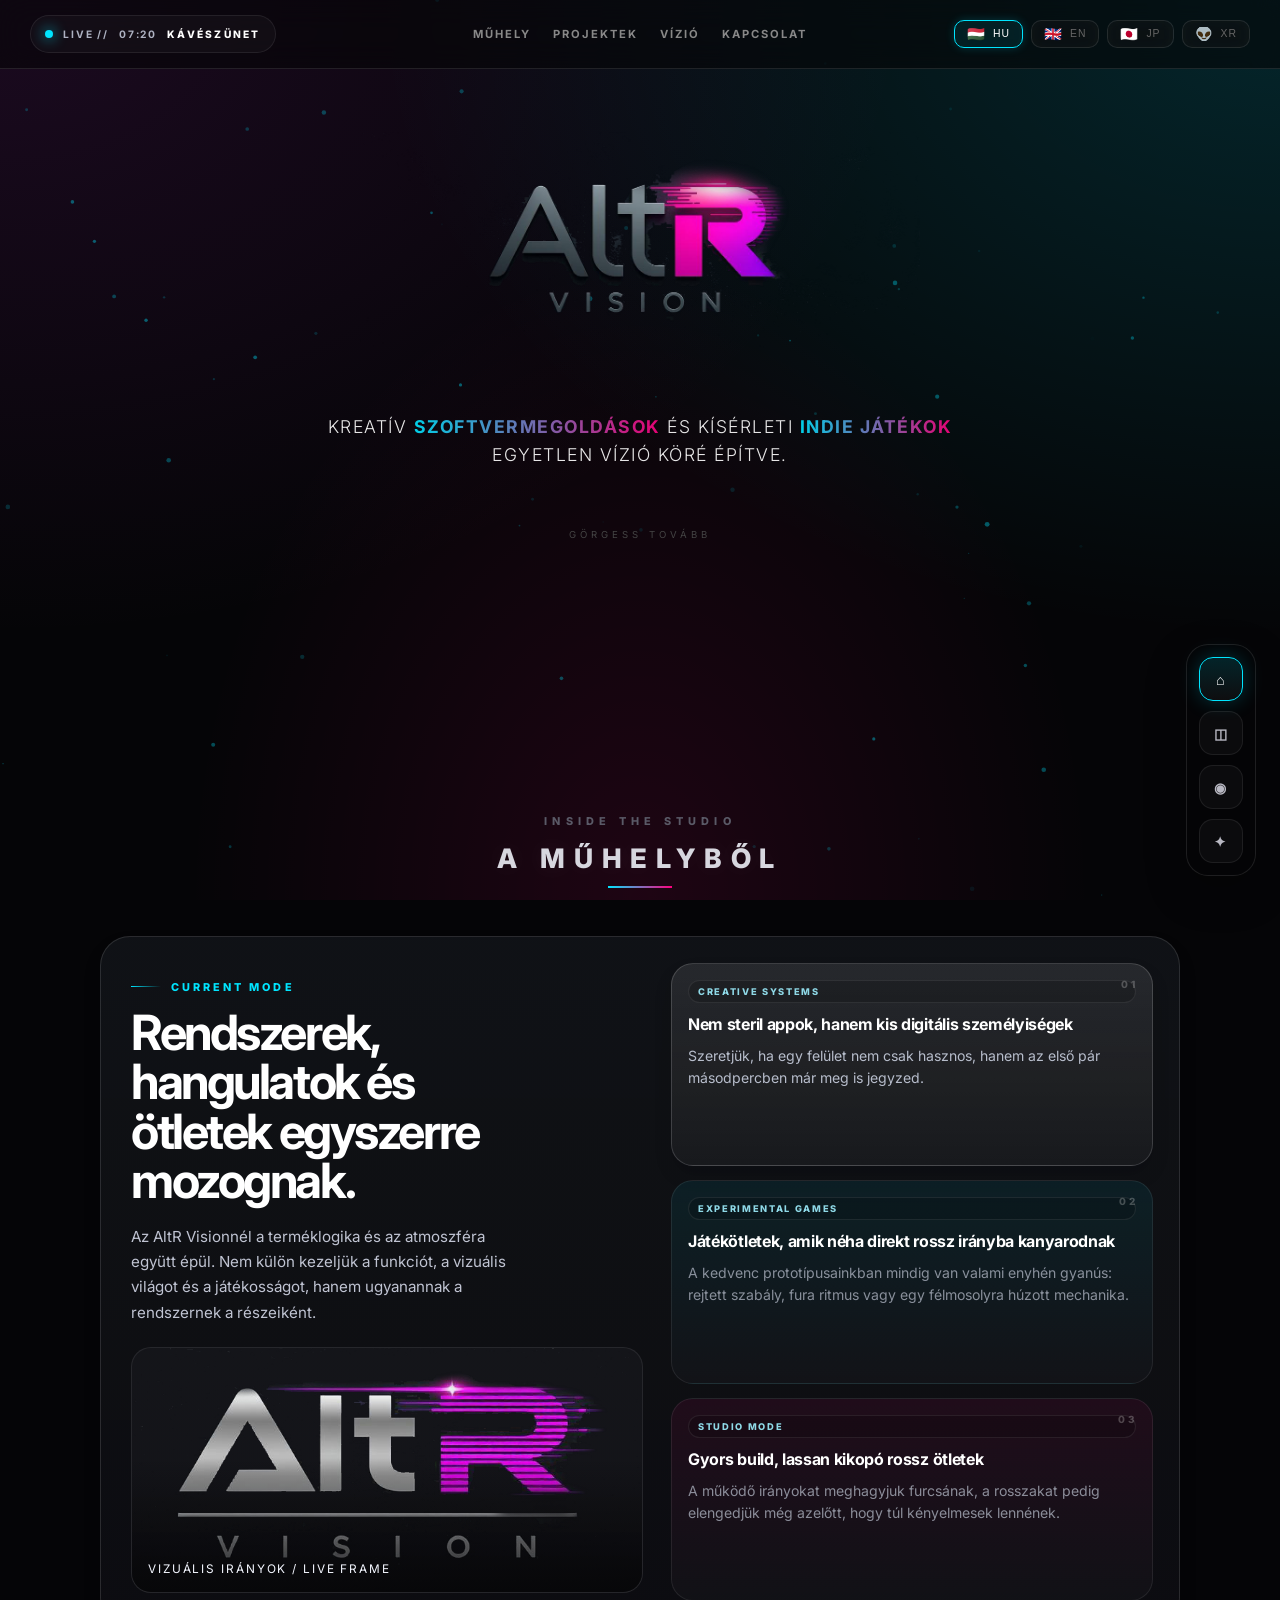
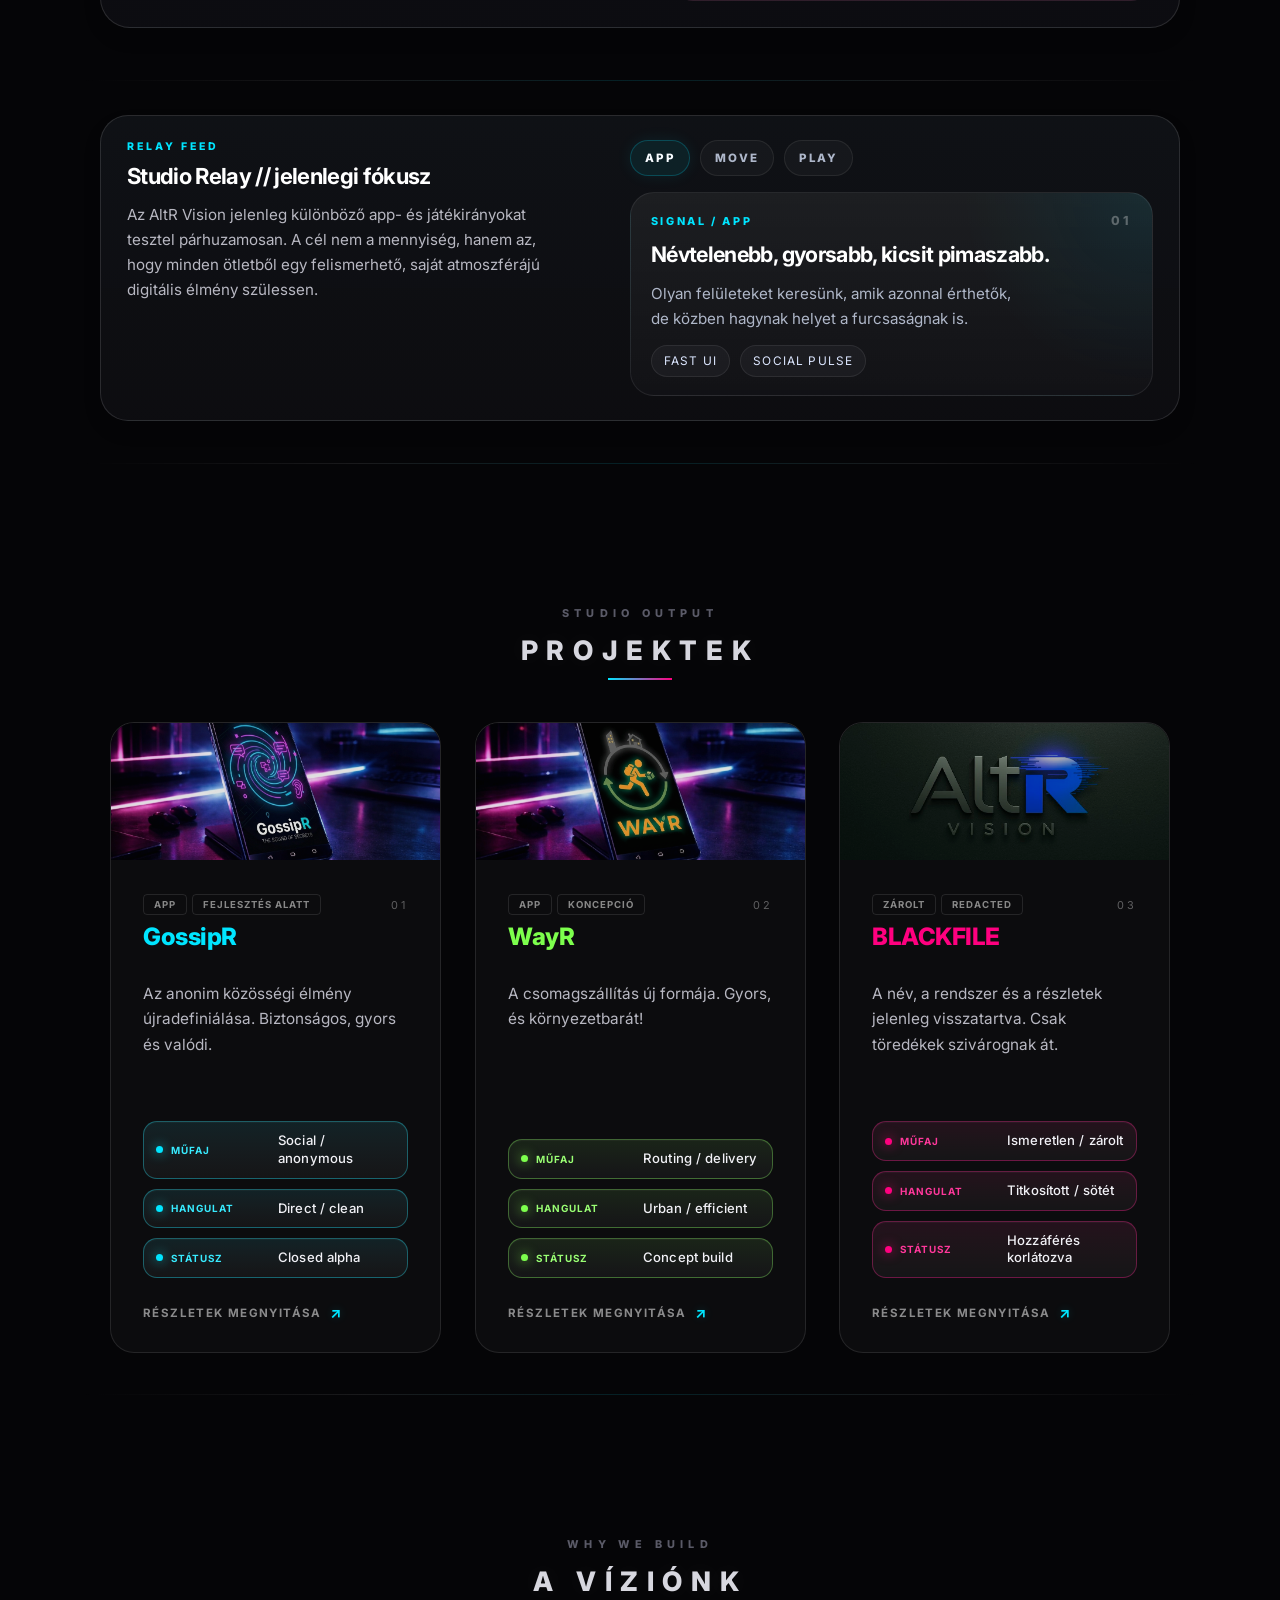
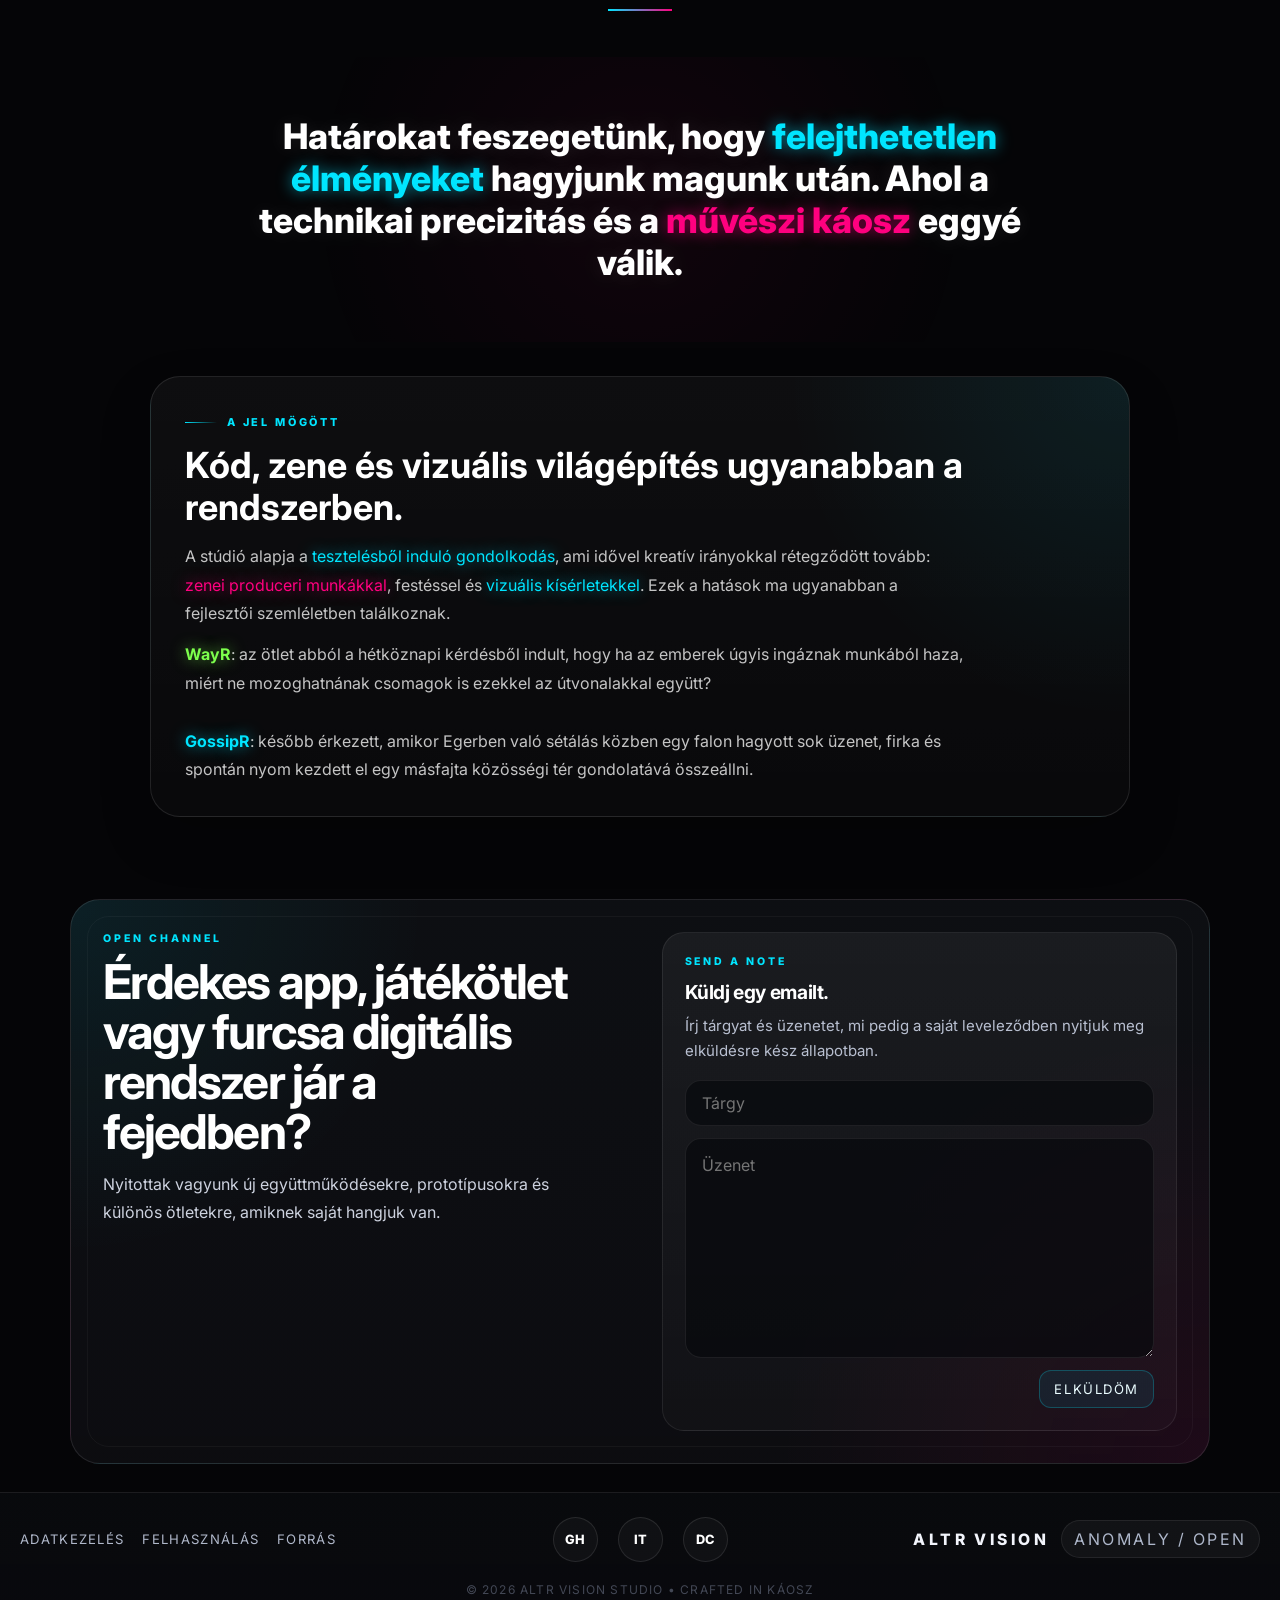
==== commit 9a258cd9: "XR lang+gamefix" ====
--- a/public/index.html
+++ b/public/index.html
@@ -16,6 +16,8 @@
     <link rel="icon" type="image/png" href="assets/altr1.png">
     <link href="https://fonts.googleapis.com/css2?family=Inter:wght@300;400;700;800&display=swap" rel="stylesheet">
     <link rel="stylesheet" href="assets/styles/index.css">
+    <link rel="stylesheet" href="assets/styles/index.sections.css">
+    <link rel="stylesheet" href="assets/styles/index.responsive.css">
 </head>
 <body>
 
@@ -39,8 +41,10 @@
         </div>
 
         <div class="lang-switcher">
-            <button class="lang-btn active" id="btn-hu" onclick="setLang('hu')">HU</button>
-            <button class="lang-btn" id="btn-en" onclick="setLang('en')">EN</button>
+            <button class="lang-btn active" id="btn-hu" onclick="setLang('hu')"><span class="lang-flag">🇭🇺</span><span class="lang-code">HU</span></button>
+            <button class="lang-btn" id="btn-en" onclick="setLang('en')"><span class="lang-flag">🇬🇧</span><span class="lang-code">EN</span></button>
+            <button class="lang-btn" id="btn-ja" onclick="setLang('ja')"><span class="lang-flag">🇯🇵</span><span class="lang-code">JP</span></button>
+            <button class="lang-btn" id="btn-xr" onclick="setLang('xr')"><span class="lang-flag">👽</span><span class="lang-code">XR</span></button>
         </div>
     </nav>
 
@@ -167,8 +171,8 @@
             <div class="card-image-area"><img src="assets/altr1.jpg" alt="Project X" style="filter: hue-rotate(280deg) brightness(0.8);"></div>
             <div class="card-content">
                 <div><span class="tag" id="tag-gaming">Gaming</span><span class="tag" id="tag-future">Hamarosan</span></div>
-                <h2 style="color: var(--neon-pink);">Project X</h2>
-                <p id="desc-projectx">Egy sötét, atmoszférikus kalandjáték, ami feszegeti a technológia határait.</p>
+                <h2 style="color: var(--neon-pink);">BLACKFILE</h2>
+                <p id="desc-projectx">A név, a rendszer és a részletek jelenleg visszatartva. Csak töredékek szivárognak át.</p>
             </div>
         </a>
     </main>
@@ -213,8 +217,8 @@
 
     <footer class="footer-strip">
         <div class="footer-policy-links">
-            <a href="#" id="footer-policy-1">Privacy Policy</a>
-            <a href="#" id="footer-policy-2">Terms of Use</a>
+            <a href="privacy.html" id="footer-policy-1">Privacy Policy</a>
+            <a href="terms.html" id="footer-policy-2">Terms of Use</a>
             <a href="https://github.com/csakzsolti/altr-vision" target="_blank" rel="noopener noreferrer" id="footer-policy-3">Source</a>
         </div>
         <div class="social-links footer-social-links">
--- a/public/assets/styles/index.css
+++ b/public/assets/styles/index.css
@@ -1,4 +1,4 @@
-﻿        :root {
+        :root {
             --neon-pink: #ff007f;
             --neon-purple: #9c27b0;
             --neon-blue: #00e5ff;
@@ -39,6 +39,92 @@
             min-height: 100vh;
             overflow-x: hidden;
             transition: background 1s, color 1s;
+        }
+
+        body.xr-mode {
+            --neon-blue: #7dff65;
+            --neon-pink: #3df3ff;
+            --neon-purple: #17311e;
+            --glow-strength: 22px;
+        }
+
+        body.xr-mode::before {
+            content: "";
+            position: fixed;
+            inset: 0;
+            pointer-events: none;
+            z-index: -1;
+            background:
+                repeating-linear-gradient(
+                    180deg,
+                    rgba(125, 255, 101, 0.03) 0 2px,
+                    rgba(61, 243, 255, 0.015) 2px 4px,
+                    transparent 4px 10px
+                );
+            opacity: 0.7;
+        }
+
+        @keyframes xr-glitch {
+            0%, 100% { transform: translate3d(0, 0, 0); }
+            25% { transform: translate3d(1px, -1px, 0); }
+            50% { transform: translate3d(-1px, 0, 0); }
+            75% { transform: translate3d(1px, 1px, 0); }
+        }
+
+        body.xr-mode .nav-bar,
+        body.xr-mode .signal-shell,
+        body.xr-mode .lab-shell,
+        body.xr-mode .about-shell,
+        body.xr-mode .contact-shell,
+        body.xr-mode .footer-inner,
+        body.xr-mode .project-card {
+            border-color: rgba(125, 255, 101, 0.22);
+            box-shadow:
+                0 0 0 1px rgba(61, 243, 255, 0.08) inset,
+                0 0 28px rgba(125, 255, 101, 0.08);
+        }
+
+        body.xr-mode .section-title,
+        body.xr-mode .signal-main-title,
+        body.xr-mode .project-title,
+        body.xr-mode .lab-console-title,
+        body.xr-mode .about-title,
+        body.xr-mode .contact-copy h3,
+        body.xr-mode .footer-brand {
+            text-shadow:
+                -1px 0 rgba(61, 243, 255, 0.45),
+                1px 0 rgba(125, 255, 101, 0.45),
+                0 0 14px rgba(125, 255, 101, 0.18);
+            animation: xr-glitch 2.8s steps(2, end) infinite;
+        }
+
+        body.xr-mode .lang-btn,
+        body.xr-mode .lab-console-tab,
+        body.xr-mode .footer-stamp,
+        body.xr-mode .dock-link,
+        body.xr-mode .project-meta-item {
+            border-color: rgba(125, 255, 101, 0.28);
+            box-shadow: 0 0 12px rgba(125, 255, 101, 0.08);
+        }
+
+        body.xr-mode .lang-btn.active,
+        body.xr-mode .lab-console-tab.is-active,
+        body.xr-mode .dock-link.active,
+        body.xr-mode .footer-stamp:hover {
+            background: rgba(125, 255, 101, 0.12);
+            border-color: rgba(61, 243, 255, 0.55);
+            box-shadow:
+                0 0 18px rgba(61, 243, 255, 0.18),
+                0 0 28px rgba(125, 255, 101, 0.1);
+        }
+
+        body.xr-mode .signal-label,
+        body.xr-mode .project-tag,
+        body.xr-mode .about-kicker,
+        body.xr-mode .signal-kicker,
+        body.xr-mode .lab-console-kicker {
+            letter-spacing: 0.36em;
+            color: #7dff65;
         }
 
         body.shake { animation: shake 0.4s cubic-bezier(.36,.07,.19,.97) both; }
@@ -191,8 +277,10 @@
 
         #particles { position: fixed; top: 0; left: 0; width: 100%; height: 100%; z-index: -1; pointer-events: none; }
 
-        .lang-btn { background: var(--glass); border: 1px solid var(--glass-border); color: #666; padding: 6px 12px; border-radius: 6px; font-size: 0.65rem; margin-left: 8px; transition: 0.4s; backdrop-filter: blur(10px); letter-spacing: 1px; }
+        .lang-btn { background: var(--glass); border: 1px solid var(--glass-border); color: #666; padding: 6px 12px; border-radius: 10px; font-size: 0.65rem; margin-left: 8px; transition: 0.4s; backdrop-filter: blur(10px); letter-spacing: 1px; display: inline-flex; align-items: center; justify-content: center; gap: 7px; }
         .lang-btn.active { border-color: var(--neon-blue); color: white; background: rgba(0, 229, 255, 0.1); box-shadow: 0 0 10px rgba(0, 229, 255, 0.2); }
+        .lang-flag { font-size: 0.9rem; line-height: 1; display: inline-flex; border-radius: 4px; overflow: hidden; }
+        .lang-code { line-height: 1; }
 
         /* --- HERO --- */
         .hero { text-align: center; margin: 110px 0 122px 0; width: 100%; max-width: 800px; padding: 22px 20px 0; }
@@ -323,1153 +411,3 @@
             50% { opacity: 1; transform: scale(1); }
         }
 
-        .signal-section {
-            width: 100%;
-            max-width: 1120px;
-            padding: 0 20px;
-            margin: 10px 0 40px;
-        }
-        .signal-section[hidden] { display: none !important; }
-        .signal-shell {
-            display: grid;
-            grid-template-columns: minmax(0, 1.04fr) minmax(320px, 0.96fr);
-            gap: 22px;
-            padding: 26px;
-            border: 1px solid rgba(255, 255, 255, 0.12);
-            border-radius: 30px;
-            background:
-                linear-gradient(180deg, rgba(24, 28, 34, 0.56), rgba(18, 18, 24, 0.62));
-            box-shadow: 0 10px 18px rgba(0,0,0,0.12);
-            overflow: hidden;
-            position: relative;
-            contain: layout paint;
-        }
-        .signal-shell::after {
-            content: none;
-        }
-        .signal-intro {
-            position: relative;
-            z-index: 1;
-            padding: 8px 6px 8px 4px;
-        }
-        .signal-kicker {
-            display: inline-flex;
-            align-items: center;
-            gap: 10px;
-            margin-bottom: 14px;
-            color: var(--neon-blue);
-            font-size: 0.68rem;
-            letter-spacing: 0.28em;
-            text-transform: uppercase;
-            font-weight: 800;
-        }
-        .signal-kicker::before {
-            content: "";
-            width: 30px;
-            height: 1px;
-            background: linear-gradient(90deg, var(--neon-blue), transparent);
-        }
-        .signal-main-title {
-            margin: 0 0 18px;
-            max-width: 11ch;
-            font-size: clamp(1.85rem, 3.8vw, 3.1rem);
-            line-height: 1.02;
-            letter-spacing: -0.05em;
-            color: #fff;
-            text-shadow: none;
-        }
-.signal-main-copy {
-    margin: 0;
-    max-width: 38ch;
-    color: #c0c4d2;
-    font-size: 0.95rem;
-    line-height: 1.66;
-}
-.signal-visuals {
-    display: grid;
-    grid-template-columns: 1fr;
-    gap: 0;
-    margin-top: 22px;
-    max-width: 100%;
-}
-.signal-shot {
-    margin: 0;
-    position: relative;
-    min-height: 0;
-    border-radius: 20px;
-    overflow: hidden;
-    border: 1px solid rgba(255,255,255,0.08);
-    background: rgba(255,255,255,0.03);
-    box-shadow: none;
-}
-.signal-shot-large {
-    aspect-ratio: 2.08 / 1;
-}
-.signal-shot::after {
-    content: "";
-    position: absolute;
-    inset: auto 0 0 0;
-    height: 55%;
-    background: linear-gradient(180deg, transparent, rgba(5,5,7,0.86));
-}
-.signal-shot-image {
-    display: block;
-    position: absolute;
-    inset: 0;
-    width: 100%;
-    height: 100%;
-    object-fit: cover;
-    opacity: 0.96;
-    transform: scale(1.02);
-    filter: none;
-}
-.signal-shot-image-alt { filter: none; }
-.signal-shot-caption {
-    position: absolute;
-    left: 16px;
-    right: 16px;
-    bottom: 14px;
-    z-index: 1;
-    color: #f4f7ff;
-    font-size: 0.74rem;
-    letter-spacing: 0.16em;
-    text-transform: uppercase;
-    line-height: 1.45;
-    text-shadow: none;
-}
-        .signal-grid {
-            display: grid;
-            grid-template-columns: 1fr;
-            grid-auto-rows: 1fr;
-            gap: 14px;
-            position: relative;
-            z-index: 1;
-            align-content: start;
-            align-self: start;
-            min-height: 100%;
-        }
-        .signal-card {
-            min-height: 0;
-            padding: 16px 16px 14px;
-            background: linear-gradient(180deg, rgba(255, 255, 255, 0.06), rgba(255, 255, 255, 0.025));
-            border: 1px solid rgba(255,255,255,0.08);
-            border-radius: 22px;
-            position: relative;
-            overflow: hidden;
-            transition: transform 0.28s ease, border-color 0.28s ease, box-shadow 0.28s ease;
-            cursor: pointer;
-            display: flex;
-            flex-direction: column;
-            justify-content: flex-start;
-        }
-        .signal-card:first-child {
-            background:
-                linear-gradient(180deg, rgba(255, 255, 255, 0.065), rgba(255, 255, 255, 0.025));
-        }
-        .signal-card:nth-child(2) {
-            background:
-                linear-gradient(180deg, rgba(0, 229, 255, 0.08), rgba(255, 255, 255, 0.025));
-        }
-        .signal-card:nth-child(3) {
-            background:
-                linear-gradient(180deg, rgba(255, 0, 127, 0.08), rgba(255, 255, 255, 0.025));
-        }
-        .signal-card::before {
-            content: attr(data-index);
-            position: absolute;
-            top: 14px;
-            right: 14px;
-            font-size: 0.62rem;
-            color: rgba(255,255,255,0.24);
-            letter-spacing: 0.3em;
-            text-transform: uppercase;
-            font-weight: 800;
-        }
-        .signal-card:hover {
-            transform: translateY(-6px);
-            border-color: rgba(0,229,255,0.24);
-            box-shadow: 0 8px 14px rgba(0,0,0,0.1);
-        }
-        .signal-card.is-active {
-            border-color: rgba(255,255,255,0.16);
-            background: linear-gradient(180deg, rgba(255,255,255,0.1), rgba(255,255,255,0.04));
-            box-shadow: 0 10px 18px rgba(0,0,0,0.12);
-        }
-        .signal-label {
-            display: inline-block;
-            margin-bottom: 12px;
-            padding: 5px 9px;
-            border-radius: 999px;
-            border: 1px solid rgba(255,255,255,0.08);
-            background: rgba(0,0,0,0.18);
-            font-size: 0.58rem;
-            letter-spacing: 0.18em;
-            text-transform: uppercase;
-            color: #8fd9e7;
-            font-weight: 800;
-        }
-        .signal-card h3 {
-            margin: 0 0 10px;
-            font-size: 1rem;
-            line-height: 1.24;
-            letter-spacing: -0.02em;
-        }
-        .signal-card p {
-            margin: 0;
-            color: #b7bdcb;
-            line-height: 1.58;
-            font-size: 0.88rem;
-            display: -webkit-box;
-            -webkit-line-clamp: 2;
-            -webkit-box-orient: vertical;
-            max-height: 3.1em;
-            opacity: 0.72;
-            overflow: hidden;
-            transform: translateY(0);
-            transition: max-height 0.28s ease, opacity 0.22s ease, transform 0.22s ease;
-        }
-        .signal-card.is-active p {
-            -webkit-line-clamp: unset;
-            max-height: 180px;
-            opacity: 1;
-            transform: translateY(0);
-        }
-
-        .section-divider {
-            width: min(1120px, calc(100% - 40px));
-            height: 1px;
-            margin: 12px 0 24px;
-            background: linear-gradient(90deg, transparent, rgba(255,255,255,0.12), rgba(0,229,255,0.18), rgba(255,255,255,0.12), transparent);
-            opacity: 0.7;
-        }
-
-        .lab-section {
-            width: 100%;
-            max-width: 1120px;
-            padding: 0 20px;
-            margin: 10px 0 30px;
-        }
-
-        .lab-shell {
-            display: grid;
-            grid-template-columns: minmax(0, 0.96fr) minmax(300px, 1.04fr);
-            gap: 20px;
-            padding: 24px 26px;
-            border: 1px solid rgba(255, 255, 255, 0.12);
-            border-radius: 28px;
-            background:
-                linear-gradient(180deg, rgba(24, 28, 34, 0.54), rgba(18, 18, 24, 0.6));
-            overflow: hidden;
-            position: relative;
-            box-shadow: 0 10px 18px rgba(0, 0, 0, 0.12);
-            contain: layout paint;
-        }
-
-        .lab-shell::before {
-            content: none;
-        }
-
-        .lab-copy h3 {
-            margin: 0 0 14px;
-            font-size: 1.38rem;
-            letter-spacing: -0.03em;
-            position: relative;
-            z-index: 1;
-        }
-
-        .lab-copy h3::before {
-            content: "RELAY FEED";
-            display: block;
-            margin-bottom: 10px;
-            color: var(--neon-blue);
-            font-size: 0.66rem;
-            letter-spacing: 0.28em;
-            text-transform: uppercase;
-            font-weight: 800;
-        }
-
-        .lab-copy p {
-            margin: 0;
-            color: #b8b8c2;
-            line-height: 1.64;
-            max-width: 42ch;
-            font-size: 0.95rem;
-            position: relative;
-            z-index: 1;
-        }
-
-        .lab-console {
-            display: grid;
-            gap: 16px;
-            align-content: start;
-            position: relative;
-            z-index: 1;
-        }
-
-        .lab-console-tabs {
-            display: flex;
-            flex-wrap: wrap;
-            gap: 10px;
-        }
-
-        .lab-console-tab {
-            appearance: none;
-            border: 1px solid rgba(255,255,255,0.08);
-            background: rgba(255,255,255,0.03);
-            color: #aeb7ca;
-            padding: 10px 14px;
-            border-radius: 999px;
-            font: inherit;
-            font-size: 0.72rem;
-            letter-spacing: 0.16em;
-            text-transform: uppercase;
-            font-weight: 800;
-            cursor: pointer;
-            transition: transform 0.22s ease, border-color 0.22s ease, color 0.22s ease, box-shadow 0.22s ease, background 0.22s ease;
-        }
-
-        .lab-console-tab:hover,
-        .lab-console-tab.is-active {
-            color: #f7fbff;
-            border-color: rgba(0,229,255,0.22);
-            background: rgba(0,229,255,0.08);
-            box-shadow: 0 0 16px rgba(0,229,255,0.08);
-        }
-
-        .lab-console-panel {
-            min-height: 100%;
-            padding: 20px 20px 18px;
-            border-radius: 24px;
-            border: 1px solid rgba(255,255,255,0.08);
-            background:
-                radial-gradient(circle at top right, rgba(0,229,255,0.08), transparent 34%),
-                linear-gradient(180deg, rgba(255,255,255,0.06), rgba(255,255,255,0.025));
-            display: grid;
-            gap: 14px;
-            align-content: start;
-        }
-
-        .lab-console-panel-top {
-            display: flex;
-            align-items: center;
-            justify-content: space-between;
-            gap: 12px;
-        }
-
-        .lab-console-kicker {
-            color: var(--neon-blue);
-            font-size: 0.68rem;
-            letter-spacing: 0.24em;
-            text-transform: uppercase;
-            font-weight: 800;
-        }
-
-        .lab-console-index {
-            color: rgba(255,255,255,0.3);
-            font-size: 0.78rem;
-            letter-spacing: 0.24em;
-            font-weight: 800;
-        }
-
-        .lab-console-title {
-            margin: 0;
-            font-size: 1.34rem;
-            line-height: 1.15;
-            letter-spacing: -0.03em;
-        }
-
-        .lab-console-desc {
-            margin: 0;
-            color: #afb7c8;
-            font-size: 0.95rem;
-            line-height: 1.66;
-            max-width: 38ch;
-        }
-
-        .lab-console-meta {
-            display: flex;
-            flex-wrap: wrap;
-            gap: 10px;
-        }
-
-        .lab-console-chip {
-            padding: 8px 12px;
-            border-radius: 999px;
-            border: 1px solid rgba(255,255,255,0.08);
-            background: rgba(255,255,255,0.04);
-            color: #dce6ff;
-            font-size: 0.74rem;
-            letter-spacing: 0.1em;
-            text-transform: uppercase;
-        }
-
-        .floating-dock {
-            position: fixed;
-            right: 24px;
-            bottom: 24px;
-            z-index: 1002;
-            display: flex;
-            flex-direction: column;
-            gap: 10px;
-            padding: 12px;
-            border: 1px solid var(--glass-border);
-            border-radius: 22px;
-            background: rgba(5, 5, 7, 0.62);
-            backdrop-filter: blur(16px);
-            box-shadow: 0 16px 40px rgba(0, 0, 0, 0.28);
-        }
-
-        .dock-link {
-            width: 44px;
-            height: 44px;
-            border-radius: 14px;
-            display: flex;
-            align-items: center;
-            justify-content: center;
-            text-decoration: none;
-            color: #b8b8c2;
-            border: 1px solid rgba(255,255,255,0.08);
-            background: rgba(255,255,255,0.03);
-            font-size: 0.9rem;
-            font-weight: 800;
-            letter-spacing: 0.08em;
-            transition: transform 0.25s ease, border-color 0.25s ease, color 0.25s ease, box-shadow 0.25s ease, background 0.25s ease;
-        }
-
-        .dock-link:hover {
-            transform: translateY(-2px);
-            color: white;
-            border-color: var(--neon-blue);
-            background: rgba(0, 229, 255, 0.08);
-            box-shadow: 0 0 18px rgba(0, 229, 255, 0.18);
-        }
-
-        .dock-link.active {
-            color: white;
-            border-color: var(--neon-blue);
-            background: linear-gradient(180deg, rgba(0, 229, 255, 0.14), rgba(255, 255, 255, 0.04));
-            box-shadow: 0 0 20px rgba(0, 229, 255, 0.22);
-        }
-
-        /* --- PROJEKTEK & VISION --- */
-        .section-title { 
-            font-size: clamp(1.25rem, 2.1vw, 1.9rem); 
-            text-transform: uppercase; 
-            letter-spacing: 0.32em; 
-            color: #d7d7df; 
-            margin: 118px 0 52px 0; 
-            position: relative; 
-            transition: 0.5s; 
-            font-weight: 800; 
-            scroll-margin-top: 90px; 
-            text-align: center;
-            text-shadow: 0 0 24px rgba(255,255,255,0.08);
-        }
-
-        .section-title::before {
-            content: attr(data-kicker);
-            display: block;
-            margin-bottom: 14px;
-            font-size: 0.68rem;
-            letter-spacing: 0.48em;
-            color: #5a5a67;
-            text-shadow: none;
-        }
-
-        body.overdrive .section-title { color: var(--neon-blue); text-shadow: 0 0 16px var(--neon-blue); }
-        .section-title::after { content: ''; position: absolute; bottom: -14px; left: 50%; transform: translateX(-50%); width: 64px; height: 2px; background: linear-gradient(90deg, var(--neon-blue), var(--neon-pink)); }
-        
-        .content-grid { display: grid; grid-template-columns: repeat(auto-fit, minmax(320px, 1fr)); gap: 34px; max-width: 1100px; width: 100%; padding: 4px 20px 28px; }
-        
-        .card { 
-            background: var(--glass); 
-            border: 1px solid var(--glass-border); 
-            border-radius: 24px; 
-            transition: 0.5s cubic-bezier(0.23, 1, 0.32, 1); 
-            overflow: hidden; 
-            display: flex; 
-            flex-direction: column; 
-            text-decoration: none; 
-            color: inherit;
-            will-change: transform, border-color;
-            position: relative;
-        }
-        .card::before {
-            content: "";
-            position: absolute;
-            inset: 0;
-            background: linear-gradient(135deg, rgba(255,255,255,0.06), transparent 35%, transparent 70%, rgba(0,229,255,0.06));
-            opacity: 0;
-            transition: opacity 0.22s ease;
-            pointer-events: none;
-        }
-        .card:hover::before { opacity: 0.72; }
-        .card:hover {
-            transform: translateY(-4px);
-            border-color: rgba(0, 229, 255, 0.52);
-            box-shadow:
-                0 12px 24px rgba(0,0,0,0.28),
-                0 0 18px rgba(0, 229, 255, 0.12),
-                inset 0 0 0 1px rgba(0, 229, 255, 0.22);
-        }
-        .card-image-area { width: 100%; height: 180px; background: #111; overflow: hidden; }
-        .card-image-area img { width: 100%; height: 100%; object-fit: cover; opacity: 0.88; transition: 0.6s; }
-        .card:hover .card-image-area img { opacity: 0.96; transform: scale(1.02); }
-        
-        .card-content { padding: 32px; display: flex; flex-direction: column; gap: 20px; height: 100%; }
-        .card-head { display: flex; align-items: flex-start; justify-content: space-between; gap: 18px; }
-        .card-index {
-            flex-shrink: 0;
-            font-size: 0.68rem;
-            letter-spacing: 0.28em;
-            text-transform: uppercase;
-            color: rgba(255,255,255,0.34);
-            padding-top: 6px;
-        }
-        .card h2 { margin: 10px 0; font-size: 1.5rem; letter-spacing: -0.5px; transition: color 0.3s; font-weight: 800; }
-        .tag { font-size: 0.6rem; border: 1px solid rgba(255,255,255,0.1); padding: 4px 10px; border-radius: 4px; color: #888; margin-right: 5px; text-transform: uppercase; letter-spacing: 1px; font-weight: 700; }
-        .card-copy { margin: 0; color: #b8b8c2; line-height: 1.68; font-size: 0.96rem; }
-        .card-meta { display: grid; grid-template-columns: 1fr; gap: 10px; margin-top: auto; }
-        .card-meta-item {
-            display: grid;
-            grid-template-columns: minmax(84px, 108px) minmax(0, 1fr);
-            align-items: center;
-            gap: 14px;
-            padding: 10px 12px;
-            border-radius: 14px;
-            background:
-                linear-gradient(180deg, color-mix(in srgb, var(--meta-accent, var(--neon-blue)) 8%, transparent), rgba(255,255,255,0.02)),
-                rgba(255,255,255,0.02);
-            border: 1px solid color-mix(in srgb, var(--meta-accent, var(--neon-blue)) 28%, rgba(255,255,255,0.08));
-            box-shadow: inset 0 1px 0 rgba(255,255,255,0.03);
-            min-width: 0;
-            position: relative;
-            overflow: hidden;
-            transition: border-color 0.25s ease, background 0.25s ease, transform 0.25s ease;
-        }
-        .card:hover .card-meta-item {
-            border-color: color-mix(in srgb, var(--meta-accent, var(--neon-blue)) 42%, rgba(255,255,255,0.08));
-            background:
-                linear-gradient(180deg, color-mix(in srgb, var(--meta-accent, var(--neon-blue)) 11%, transparent), rgba(255,255,255,0.03)),
-                rgba(255,255,255,0.025);
-            box-shadow:
-                inset 0 1px 0 rgba(255,255,255,0.04),
-                inset 4px 0 0 color-mix(in srgb, var(--meta-accent, var(--neon-blue)) 82%, transparent);
-        }
-        .card-meta-label {
-            display: inline-flex;
-            align-items: center;
-            gap: 8px;
-            margin-bottom: 0;
-            font-size: 0.62rem;
-            letter-spacing: 0.1em;
-            text-transform: uppercase;
-            color: color-mix(in srgb, var(--meta-accent, var(--neon-blue)) 78%, white 22%);
-            font-weight: 700;
-            white-space: nowrap;
-        }
-        .card-meta-label::before {
-            content: "";
-            width: 7px;
-            height: 7px;
-            border-radius: 50%;
-            background: var(--meta-accent, var(--neon-blue));
-            box-shadow: 0 0 12px color-mix(in srgb, var(--meta-accent, var(--neon-blue)) 78%, transparent);
-            flex-shrink: 0;
-        }
-        .card-meta-value {
-            display: block;
-            color: #f1f1f6;
-            font-family: 'Orbitron', 'Inter', sans-serif;
-            font-size: 0.82rem;
-            line-height: 1.34;
-            letter-spacing: 0.01em;
-            font-weight: 500;
-            overflow-wrap: anywhere;
-            word-break: break-word;
-        }
-
-        /* --- VISION --- */
-        .info-section { max-width: 900px; text-align: center; padding: 58px 40px; margin: 8px 0 2px; background: radial-gradient(circle at center, rgba(255, 0, 127, 0.05) 0%, transparent 70%); border-radius: 40px; transition: 1s; }
-        body.overdrive .info-section { background: radial-gradient(circle at center, rgba(0, 255, 65, 0.1) 0%, transparent 70%); }
-        #mission-text { font-size: 2.2rem; line-height: 1.2; font-weight: 800; color: #fff; text-shadow: 0 0 20px rgba(255, 255, 255, 0.1); margin: 0 auto; }
-        .highlight-blue { color: var(--neon-blue); text-shadow: 0 0 15px rgba(0, 229, 255, 0.6); }
-        .highlight-pink { color: var(--neon-pink); text-shadow: 0 0 15px rgba(255, 0, 127, 0.6); }
-        .about-section {
-            width: min(980px, calc(100% - 40px));
-            margin: 32px auto 26px;
-            padding: 30px 34px 32px;
-            border-radius: 30px;
-            border: 1px solid var(--glass-border);
-            background:
-                linear-gradient(180deg, rgba(255,255,255,0.04), rgba(255,255,255,0.02)),
-                radial-gradient(circle at top right, rgba(0, 229, 255, 0.08), transparent 32%);
-            box-shadow: 0 22px 50px rgba(0,0,0,0.22);
-        }
-        .about-kicker {
-            display: inline-flex;
-            align-items: center;
-            gap: 10px;
-            color: var(--neon-blue);
-            font-size: 0.68rem;
-            letter-spacing: 0.26em;
-            text-transform: uppercase;
-            font-weight: 800;
-        }
-        .about-kicker::before {
-            content: "";
-            width: 32px;
-            height: 1px;
-            background: linear-gradient(90deg, var(--neon-blue), transparent);
-        }
-        .about-title {
-            margin: 16px 0 14px;
-            font-size: clamp(1.5rem, 3vw, 2.25rem);
-            line-height: 1.15;
-            color: #fff;
-        }
-        .about-copy {
-            display: grid;
-            gap: 12px;
-            max-width: 78ch;
-        }
-        .about-copy p {
-            margin: 0;
-            color: rgba(255,255,255,0.76);
-            line-height: 1.8;
-            font-size: 1rem;
-        }
-
-        /* --- CONTACT & FOOTER --- */
-        .contact-section {
-            width: 100%;
-            max-width: 1180px;
-            padding: 0 20px;
-            margin: 56px 0 0;
-        }
-        .contact-shell {
-            display: grid;
-            grid-template-columns: minmax(0, 1.02fr) minmax(320px, 0.98fr);
-            gap: 22px;
-            padding: 32px;
-            border: 1px solid rgba(255,255,255,0.1);
-            border-radius: 30px;
-            background:
-                radial-gradient(circle at top left, rgba(0, 229, 255, 0.08), transparent 28%),
-                radial-gradient(circle at bottom right, rgba(255, 0, 127, 0.08), transparent 34%),
-                linear-gradient(180deg, rgba(24, 28, 34, 0.46), rgba(18, 18, 24, 0.58));
-            position: relative;
-            overflow: hidden;
-        }
-        .contact-shell::before {
-            content: "";
-            position: absolute;
-            inset: 16px;
-            border: 1px solid rgba(255,255,255,0.04);
-            border-radius: 22px;
-            pointer-events: none;
-        }
-        .contact-copy {
-            text-align: left;
-            position: relative;
-            z-index: 1;
-        }
-        .contact-kicker,
-        .note-board-kicker {
-            margin-bottom: 12px;
-            color: var(--neon-blue);
-            font-size: 0.66rem;
-            letter-spacing: 0.28em;
-            text-transform: uppercase;
-            font-weight: 800;
-        }
-        .contact-title {
-            margin: 0 0 14px;
-            max-width: 15ch;
-            font-size: clamp(1.8rem, 4vw, 3rem);
-            line-height: 1.04;
-            letter-spacing: -0.04em;
-        }
-        .contact-text {
-            margin: 0 0 22px;
-            max-width: 48ch;
-            color: #cdd2df;
-            line-height: 1.74;
-            font-size: 1rem;
-        }
-        .social-links { display: flex; justify-content: center; gap: 20px; margin-bottom: 24px; }
-        .social-icon { 
-            width: 45px; height: 45px; border: 1px solid var(--glass-border); border-radius: 50%; 
-            display: flex; align-items: center; justify-content: center; color: white; 
-            text-decoration: none; transition: 0.4s; background: var(--glass); font-size: 0.8rem; font-weight: 800;
-        }
-        .social-icon:hover { border-color: var(--neon-pink); box-shadow: 0 0 15px var(--neon-pink); transform: translateY(-5px); color: var(--neon-pink); }
-
-        .note-board {
-            padding: 22px;
-            border-radius: 22px;
-            border: 1px solid rgba(255,255,255,0.08);
-            background: linear-gradient(180deg, rgba(255,255,255,0.055), rgba(255,255,255,0.025));
-            position: relative;
-            z-index: 1;
-        }
-        .note-board-title {
-            margin: 0 0 10px;
-            font-size: 1.2rem;
-            letter-spacing: -0.02em;
-        }
-        .note-board-copy {
-            margin: 0 0 16px;
-            color: #b8bfd0;
-            line-height: 1.65;
-            font-size: 0.94rem;
-        }
-        .note-form {
-            display: grid;
-            gap: 12px;
-        }
-        .note-input {
-            width: 100%;
-            min-height: 220px;
-            resize: vertical;
-            border-radius: 16px;
-            border: 1px solid rgba(255,255,255,0.08);
-            background: rgba(9, 10, 14, 0.72);
-            color: white;
-            padding: 14px 16px;
-            font: inherit;
-            line-height: 1.6;
-            outline: none;
-        }
-        .note-input-line {
-            min-height: 0;
-            height: 22px;
-            padding-top: 12px;
-            padding-bottom: 12px;
-            resize: none;
-        }
-        .note-input:focus {
-            border-color: rgba(0,229,255,0.32);
-            box-shadow: 0 0 0 4px rgba(0,229,255,0.08);
-        }
-        .note-form-row {
-            display: flex;
-            align-items: center;
-            justify-content: space-between;
-            gap: 12px;
-        }
-        .note-status {
-            color: #8da2bf;
-            font-size: 0.8rem;
-            letter-spacing: 0.08em;
-            text-transform: uppercase;
-        }
-        .note-submit {
-            border: 1px solid rgba(0,229,255,0.24);
-            background: rgba(0,229,255,0.08);
-            color: #eafcff;
-            padding: 10px 14px;
-            border-radius: 12px;
-            font: inherit;
-            font-size: 0.82rem;
-            letter-spacing: 0.12em;
-            text-transform: uppercase;
-            transition: transform 0.25s ease, box-shadow 0.25s ease, border-color 0.25s ease;
-        }
-        .note-submit:hover {
-            transform: translateY(-1px);
-            border-color: rgba(0,229,255,0.42);
-            box-shadow: 0 0 16px rgba(0,229,255,0.12);
-        }
-        .footer-strip {
-            width: 100%;
-            margin-top: 28px;
-            padding: 24px 20px 34px;
-            border-top: 1px solid rgba(255,255,255,0.08);
-            display: grid;
-            grid-template-columns: 1fr auto 1fr;
-            align-items: center;
-            gap: 20px;
-            background:
-                linear-gradient(180deg, rgba(10, 12, 16, 0.72), rgba(10, 10, 14, 0.88));
-        }
-        .footer-brand {
-            color: #f2f4fb;
-            font-size: 0.98rem;
-            letter-spacing: 0.22em;
-            text-transform: uppercase;
-            font-weight: 800;
-        }
-        .footer-social-links {
-            margin: 0;
-            justify-self: center;
-        }
-        .footer-policy-links {
-            display: flex;
-            justify-content: flex-start;
-            flex-wrap: wrap;
-            gap: 18px;
-            align-items: center;
-        }
-        .footer-policy-links a {
-            color: #b0b8ca;
-            text-decoration: none;
-            font-size: 0.82rem;
-            letter-spacing: 0.1em;
-            text-transform: uppercase;
-        }
-        .footer-policy-links a:hover {
-            color: var(--neon-blue);
-        }
-        .footer-signal-trigger {
-            border: 1px solid rgba(255,0,127,0.26);
-            background: rgba(255,0,127,0.08);
-            color: #ffdff0;
-            padding: 9px 12px;
-            border-radius: 999px;
-            font: inherit;
-            font-size: 0.72rem;
-            letter-spacing: 0.12em;
-            text-transform: uppercase;
-        }
-        .footer-signal-text {
-            color: #aeb7ca;
-            font-size: 0.82rem;
-            letter-spacing: 0.04em;
-            max-width: 28ch;
-        }
-        .footer-tail {
-            justify-self: end;
-            display: flex;
-            align-items: center;
-            justify-content: flex-end;
-            gap: 12px;
-        }
-        .footer-stamp {
-            appearance: none;
-            padding: 8px 12px;
-            border-radius: 999px;
-            border: 1px solid rgba(255,255,255,0.08);
-            background: rgba(255,255,255,0.04);
-            color: #aeb7ca;
-            font-size: 0.7rem;
-            letter-spacing: 0.16em;
-            text-transform: uppercase;
-            font: inherit;
-            cursor: pointer;
-            transition: transform 0.22s ease, border-color 0.22s ease, color 0.22s ease, box-shadow 0.22s ease;
-        }
-        .footer-stamp:hover {
-            transform: translateY(-1px);
-            border-color: rgba(0,229,255,0.28);
-            color: #eafcff;
-            box-shadow: 0 0 16px rgba(0,229,255,0.12);
-        }
-        .footer-copyright {
-            grid-column: 1 / -1;
-            margin: 0;
-            color: #434856;
-            font-size: 0.75rem;
-            letter-spacing: 0.1em;
-            text-align: center;
-        }
-
-        @media (max-width: 768px) { 
-            body { background-attachment: scroll; }
-            #mission-text { font-size: 1.6rem; } 
-            .hero { margin-top: 95px; padding-top: 14px; margin-bottom: 96px; }
-            .main-logo { max-width: min(92vw, 560px); } 
-            .logo-hover-hint { display: none; }
-            .logo-mobile-pulse { display: block; }
-            .section-divider { width: calc(100% - 28px); margin: 8px 0 18px; opacity: 0.38; }
-            .signal-section, .lab-section { margin-bottom: 18px; padding: 0 10px; }
-            .signal-shell,
-            .lab-shell,
-            .contact-shell,
-            .about-section,
-            .info-section,
-            .card,
-            .note-board,
-            .footer-strip {
-                background:
-                    linear-gradient(180deg, rgba(19, 20, 28, 0.9), rgba(14, 14, 20, 0.92));
-                box-shadow: none;
-            }
-            .signal-shell,
-            .lab-shell,
-            .contact-shell {
-                border-color: rgba(255,255,255,0.08);
-            }
-            .signal-shell::before,
-            .signal-shell::after,
-            .lab-shell::before,
-            .contact-shell::before,
-            .card::before {
-                content: none;
-            }
-            .signal-shell {
-                grid-template-columns: 1fr;
-                gap: 14px;
-                padding: 16px;
-            }
-            .signal-main-title { max-width: none; }
-            .signal-main-title { font-size: clamp(1.35rem, 7vw, 2rem); }
-            .signal-main-copy { font-size: 0.9rem; line-height: 1.6; }
-            .signal-intro { padding: 4px 2px 0; }
-            .signal-visuals { grid-template-columns: 1fr; margin-top: 16px; }
-            .signal-shot,
-            .signal-shot-large,
-            .signal-shot-small { aspect-ratio: 1.7 / 1; max-width: none; }
-            .signal-shot-caption {
-                left: 14px;
-                right: 14px;
-                bottom: 12px;
-                font-size: 0.65rem;
-                letter-spacing: 0.12em;
-            }
-            .signal-grid {
-                grid-template-columns: 1fr;
-                grid-auto-rows: auto;
-                gap: 10px;
-            }
-            .signal-card {
-                min-height: 0;
-                padding: 14px 14px 12px;
-            }
-            .signal-card h3 {
-                margin-bottom: 8px;
-                font-size: 0.96rem;
-            }
-            .signal-card p {
-                -webkit-line-clamp: unset;
-                max-height: none;
-                opacity: 0.9;
-                font-size: 0.84rem;
-                line-height: 1.52;
-            }
-            .lab-shell {
-                grid-template-columns: 1fr;
-                gap: 14px;
-                padding: 16px;
-            }
-            .lab-copy h3 {
-                margin-bottom: 10px;
-                font-size: 1.12rem;
-            }
-            .lab-copy p {
-                max-width: none;
-                font-size: 0.88rem;
-                line-height: 1.58;
-            }
-            .lab-console {
-                gap: 12px;
-            }
-            .lab-console-tabs {
-                display: grid;
-                grid-template-columns: repeat(3, minmax(0, 1fr));
-                gap: 8px;
-            }
-            .lab-console-tab {
-                padding: 9px 10px;
-                font-size: 0.62rem;
-                letter-spacing: 0.12em;
-            }
-            .lab-console-panel {
-                min-height: 0;
-                padding: 16px;
-                gap: 10px;
-            }
-            .lab-console-title { font-size: 1.14rem; }
-            .lab-console-desc {
-                max-width: none;
-                font-size: 0.86rem;
-                line-height: 1.56;
-            }
-            .section-title { font-size: 1.05rem; letter-spacing: 0.24em; margin: 94px 0 40px 0; }
-            .section-title::before { font-size: 0.56rem; letter-spacing: 0.34em; margin-bottom: 10px; }
-            .content-grid { grid-template-columns: repeat(2, minmax(0, 1fr)); gap: 14px; padding-bottom: 18px; }
-            .card-image-area { height: 132px; }
-            .card-content { padding: 18px; gap: 12px; }
-            .card-head {
-                gap: 10px;
-                align-items: flex-start;
-            }
-            .card-head > div {
-                min-width: 0;
-                width: 100%;
-            }
-            .card-index {
-                font-size: 0.6rem;
-                padding-top: 2px;
-            }
-            .card h2 { font-size: 1.12rem; }
-            .card-copy { font-size: 0.88rem; line-height: 1.55; }
-            .card-tags {
-                display: flex;
-                flex-wrap: wrap;
-                gap: 6px;
-            }
-            .tag {
-                margin-right: 0;
-                padding: 5px 8px;
-                font-size: 0.48rem;
-                letter-spacing: 0.08em;
-                line-height: 1.25;
-                white-space: normal;
-            }
-            .card-meta { grid-template-columns: 1fr; gap: 8px; }
-            .card-meta-item {
-                grid-template-columns: 1fr;
-                gap: 6px;
-                padding: 9px 10px;
-            }
-            .card-meta-label {
-                font-size: 0.58rem;
-            }
-            .card-meta-value {
-                font-size: 0.74rem;
-            }
-            .scroll-indicator { margin-bottom: 28px; }
-            .info-section { padding: 46px 24px; margin: 8px 0 2px; }
-            .about-section { width: calc(100% - 18px); padding: 24px 20px 26px; margin: 28px auto 18px; }
-            .about-title { margin-bottom: 12px; }
-            .about-copy p { font-size: 0.95rem; line-height: 1.72; }
-            .contact-section { padding: 0 9px; margin-top: 42px; }
-            .contact-shell { grid-template-columns: 1fr; padding: 18px; gap: 16px; }
-            .contact-title { max-width: none; }
-            .contact-copy { text-align: center; }
-            .contact-text { max-width: none; }
-            .signal-terminal { max-width: none; }
-            .social-links { justify-content: center; }
-            .note-board { padding: 18px; }
-            .note-board-title { font-size: 1.06rem; }
-            .note-board-copy { font-size: 0.88rem; line-height: 1.56; }
-            .note-input-line {
-                height: 46px;
-                padding-top: 10px;
-                padding-bottom: 10px;
-            }
-            .note-input {
-                min-height: 180px;
-            }
-            .note-form-row { flex-direction: column; align-items: stretch; }
-            .note-submit { width: 100%; }
-            .footer-strip {
-                grid-template-columns: 1fr;
-                justify-items: center;
-                text-align: center;
-                padding: 22px 16px 116px;
-                gap: 16px;
-            }
-            .footer-policy-links { justify-content: center; order: 1; }
-            .footer-social-links { order: 2; }
-            .footer-tail {
-                order: 3;
-                justify-self: center;
-                margin-bottom: 68px;
-            }
-            .floating-dock {
-                right: 50%;
-                bottom: 12px;
-                transform: translateX(50%);
-                flex-direction: row;
-                padding: 10px;
-                border-radius: 18px;
-                gap: 8px;
-            }
-            .dock-link {
-                width: 40px;
-                height: 40px;
-                border-radius: 12px;
-                font-size: 0.76rem;
-            }
-            body.overdrive #game-container {
-                height: min(72vh, 560px);
-                margin: 28px auto;
-            }
-            #game-frame {
-                border-radius: 18px;
-            }
-            .nav-bar { 
-                padding: 10px 12px;
-                grid-template-columns: minmax(0, 1fr) auto auto;
-                gap: 8px;
-                align-items: center;
-                backdrop-filter: blur(10px);
-            }
-            .nav-status {
-                display: inline-flex;
-                min-width: 0;
-                padding: 0 10px;
-                gap: 8px;
-                font-size: 0.52rem;
-                letter-spacing: 0.12em;
-                overflow: hidden;
-                text-overflow: ellipsis;
-            }
-            .nav-status strong {
-                min-width: 0;
-                overflow: hidden;
-                text-overflow: ellipsis;
-                white-space: nowrap;
-                font-size: 0.5rem;
-                letter-spacing: 0.15em;
-            }
-            .nav-toggle {
-                display: inline-flex;
-            }
-            .nav-links {
-                position: absolute;
-                top: calc(100% + 8px);
-                left: 10px;
-                right: 10px;
-                display: grid;
-                gap: 10px;
-                padding: 14px;
-                border: 1px solid rgba(255,255,255,0.08);
-                border-radius: 18px;
-                background: rgba(10, 10, 14, 0.96);
-                box-shadow: 0 18px 34px rgba(0,0,0,0.24);
-                opacity: 0;
-                pointer-events: none;
-                transform: translateY(-8px);
-                transition: opacity 0.2s ease, transform 0.2s ease;
-            }
-            .nav-links a {
-                font-size: 0.72rem;
-                letter-spacing: 0.16em;
-            }
-            .nav-bar.is-open .nav-links {
-                opacity: 1;
-                pointer-events: auto;
-                transform: translateY(0);
-            }
-            .lang-switcher {
-                justify-content: flex-end;
-            }
-            .lang-btn {
-                margin-left: 6px;
-                min-width: 52px;
-                padding: 7px 10px;
-            }
-            #cursor { display: none; }
-            * { cursor: auto !important; }
-            .section-title { scroll-margin-top: 70px; }
-        }
-        @media (max-width: 560px) {
-            .content-grid {
-                grid-template-columns: 1fr;
-            }
-            .card-image-area {
-                height: 168px;
-            }
-            .card-meta {
-                gap: 7px;
-            }
-            .nav-status {
-                font-size: 0.48rem;
-            }
-            .nav-status strong {
-                font-size: 0.48rem;
-            }
-        }
--- a/public/assets/styles/index.sections.css
+++ b/public/assets/styles/index.sections.css
@@ -0,0 +1,888 @@
+        .signal-section {
+            width: 100%;
+            max-width: 1120px;
+            padding: 0 20px;
+            margin: 10px 0 40px;
+        }
+        .signal-section[hidden] { display: none !important; }
+        .signal-shell {
+            display: grid;
+            grid-template-columns: minmax(0, 1.04fr) minmax(320px, 0.96fr);
+            gap: 22px;
+            padding: 26px;
+            border: 1px solid rgba(255, 255, 255, 0.12);
+            border-radius: 30px;
+            background:
+                linear-gradient(180deg, rgba(24, 28, 34, 0.56), rgba(18, 18, 24, 0.62));
+            box-shadow: 0 10px 18px rgba(0,0,0,0.12);
+            overflow: hidden;
+            position: relative;
+            contain: layout paint;
+        }
+        .signal-shell::after {
+            content: none;
+        }
+        .signal-intro {
+            position: relative;
+            z-index: 1;
+            padding: 8px 6px 8px 4px;
+        }
+        .signal-kicker {
+            display: inline-flex;
+            align-items: center;
+            gap: 10px;
+            margin-bottom: 14px;
+            color: var(--neon-blue);
+            font-size: 0.68rem;
+            letter-spacing: 0.28em;
+            text-transform: uppercase;
+            font-weight: 800;
+        }
+        .signal-kicker::before {
+            content: "";
+            width: 30px;
+            height: 1px;
+            background: linear-gradient(90deg, var(--neon-blue), transparent);
+        }
+        .signal-main-title {
+            margin: 0 0 18px;
+            max-width: 11ch;
+            font-size: clamp(1.85rem, 3.8vw, 3.1rem);
+            line-height: 1.02;
+            letter-spacing: -0.05em;
+            color: #fff;
+            text-shadow: none;
+        }
+.signal-main-copy {
+    margin: 0;
+    max-width: 38ch;
+    color: #c0c4d2;
+    font-size: 0.95rem;
+    line-height: 1.66;
+}
+.signal-visuals {
+    display: grid;
+    grid-template-columns: 1fr;
+    gap: 0;
+    margin-top: 22px;
+    max-width: 100%;
+}
+.signal-shot {
+    margin: 0;
+    position: relative;
+    min-height: 0;
+    border-radius: 20px;
+    overflow: hidden;
+    border: 1px solid rgba(255,255,255,0.08);
+    background: rgba(255,255,255,0.03);
+    box-shadow: none;
+}
+.signal-shot-large {
+    aspect-ratio: 2.08 / 1;
+}
+.signal-shot::after {
+    content: "";
+    position: absolute;
+    inset: auto 0 0 0;
+    height: 55%;
+    background: linear-gradient(180deg, transparent, rgba(5,5,7,0.86));
+}
+.signal-shot-image {
+    display: block;
+    position: absolute;
+    inset: 0;
+    width: 100%;
+    height: 100%;
+    object-fit: cover;
+    opacity: 0.96;
+    transform: scale(1.02);
+    filter: none;
+}
+.signal-shot-image-alt { filter: none; }
+.signal-shot-caption {
+    position: absolute;
+    left: 16px;
+    right: 16px;
+    bottom: 14px;
+    z-index: 1;
+    color: #f4f7ff;
+    font-size: 0.74rem;
+    letter-spacing: 0.16em;
+    text-transform: uppercase;
+    line-height: 1.45;
+    text-shadow: none;
+}
+        .signal-grid {
+            display: grid;
+            grid-template-columns: 1fr;
+            grid-auto-rows: 1fr;
+            gap: 14px;
+            position: relative;
+            z-index: 1;
+            align-content: start;
+            align-self: start;
+            min-height: 100%;
+        }
+        .signal-card {
+            min-height: 0;
+            padding: 16px 16px 14px;
+            background: linear-gradient(180deg, rgba(255, 255, 255, 0.06), rgba(255, 255, 255, 0.025));
+            border: 1px solid rgba(255,255,255,0.08);
+            border-radius: 22px;
+            position: relative;
+            overflow: hidden;
+            transition: transform 0.28s ease, border-color 0.28s ease, box-shadow 0.28s ease;
+            cursor: pointer;
+            display: flex;
+            flex-direction: column;
+            justify-content: flex-start;
+        }
+        .signal-card:first-child {
+            background:
+                linear-gradient(180deg, rgba(255, 255, 255, 0.065), rgba(255, 255, 255, 0.025));
+        }
+        .signal-card:nth-child(2) {
+            background:
+                linear-gradient(180deg, rgba(0, 229, 255, 0.08), rgba(255, 255, 255, 0.025));
+        }
+        .signal-card:nth-child(3) {
+            background:
+                linear-gradient(180deg, rgba(255, 0, 127, 0.08), rgba(255, 255, 255, 0.025));
+        }
+        .signal-card::before {
+            content: attr(data-index);
+            position: absolute;
+            top: 14px;
+            right: 14px;
+            font-size: 0.62rem;
+            color: rgba(255,255,255,0.24);
+            letter-spacing: 0.3em;
+            text-transform: uppercase;
+            font-weight: 800;
+        }
+        .signal-card:hover {
+            transform: translateY(-6px);
+            border-color: rgba(0,229,255,0.24);
+            box-shadow: 0 8px 14px rgba(0,0,0,0.1);
+        }
+        .signal-card.is-active {
+            border-color: rgba(255,255,255,0.16);
+            background: linear-gradient(180deg, rgba(255,255,255,0.1), rgba(255,255,255,0.04));
+            box-shadow: 0 10px 18px rgba(0,0,0,0.12);
+        }
+        .signal-label {
+            display: inline-block;
+            margin-bottom: 12px;
+            padding: 5px 9px;
+            border-radius: 999px;
+            border: 1px solid rgba(255,255,255,0.08);
+            background: rgba(0,0,0,0.18);
+            font-size: 0.58rem;
+            letter-spacing: 0.18em;
+            text-transform: uppercase;
+            color: #8fd9e7;
+            font-weight: 800;
+        }
+        .signal-card h3 {
+            margin: 0 0 10px;
+            font-size: 1rem;
+            line-height: 1.24;
+            letter-spacing: -0.02em;
+        }
+        .signal-card p {
+            margin: 0;
+            color: #b7bdcb;
+            line-height: 1.58;
+            font-size: 0.88rem;
+            display: -webkit-box;
+            -webkit-line-clamp: 2;
+            -webkit-box-orient: vertical;
+            max-height: 3.1em;
+            opacity: 0.72;
+            overflow: hidden;
+            transform: translateY(0);
+            transition: max-height 0.28s ease, opacity 0.22s ease, transform 0.22s ease;
+        }
+        .signal-card.is-active p {
+            -webkit-line-clamp: unset;
+            max-height: 180px;
+            opacity: 1;
+            transform: translateY(0);
+        }
+
+        .section-divider {
+            width: min(1120px, calc(100% - 40px));
+            height: 1px;
+            margin: 12px 0 24px;
+            background: linear-gradient(90deg, transparent, rgba(255,255,255,0.12), rgba(0,229,255,0.18), rgba(255,255,255,0.12), transparent);
+            opacity: 0.7;
+        }
+
+        .lab-section {
+            width: 100%;
+            max-width: 1120px;
+            padding: 0 20px;
+            margin: 10px 0 30px;
+        }
+
+        .lab-shell {
+            display: grid;
+            grid-template-columns: minmax(0, 0.96fr) minmax(300px, 1.04fr);
+            gap: 20px;
+            padding: 24px 26px;
+            border: 1px solid rgba(255, 255, 255, 0.12);
+            border-radius: 28px;
+            background:
+                linear-gradient(180deg, rgba(24, 28, 34, 0.54), rgba(18, 18, 24, 0.6));
+            overflow: hidden;
+            position: relative;
+            box-shadow: 0 10px 18px rgba(0, 0, 0, 0.12);
+            contain: layout paint;
+        }
+
+        .lab-shell::before {
+            content: none;
+        }
+
+        .lab-copy h3 {
+            margin: 0 0 14px;
+            font-size: 1.38rem;
+            letter-spacing: -0.03em;
+            position: relative;
+            z-index: 1;
+        }
+
+        .lab-copy h3::before {
+            content: "RELAY FEED";
+            display: block;
+            margin-bottom: 10px;
+            color: var(--neon-blue);
+            font-size: 0.66rem;
+            letter-spacing: 0.28em;
+            text-transform: uppercase;
+            font-weight: 800;
+        }
+
+        .lab-copy p {
+            margin: 0;
+            color: #b8b8c2;
+            line-height: 1.64;
+            max-width: 42ch;
+            font-size: 0.95rem;
+            position: relative;
+            z-index: 1;
+        }
+
+        .lab-console {
+            display: grid;
+            gap: 16px;
+            align-content: start;
+            position: relative;
+            z-index: 1;
+        }
+
+        .lab-console-tabs {
+            display: flex;
+            flex-wrap: wrap;
+            gap: 10px;
+        }
+
+        .lab-console-tab {
+            appearance: none;
+            border: 1px solid rgba(255,255,255,0.08);
+            background: rgba(255,255,255,0.03);
+            color: #aeb7ca;
+            padding: 10px 14px;
+            border-radius: 999px;
+            font: inherit;
+            font-size: 0.72rem;
+            letter-spacing: 0.16em;
+            text-transform: uppercase;
+            font-weight: 800;
+            cursor: pointer;
+            transition: transform 0.22s ease, border-color 0.22s ease, color 0.22s ease, box-shadow 0.22s ease, background 0.22s ease;
+        }
+
+        .lab-console-tab:hover,
+        .lab-console-tab.is-active {
+            color: #f7fbff;
+            border-color: rgba(0,229,255,0.22);
+            background: rgba(0,229,255,0.08);
+            box-shadow: 0 0 16px rgba(0,229,255,0.08);
+        }
+
+        .lab-console-panel {
+            min-height: 100%;
+            padding: 20px 20px 18px;
+            border-radius: 24px;
+            border: 1px solid rgba(255,255,255,0.08);
+            background:
+                radial-gradient(circle at top right, rgba(0,229,255,0.08), transparent 34%),
+                linear-gradient(180deg, rgba(255,255,255,0.06), rgba(255,255,255,0.025));
+            display: grid;
+            gap: 14px;
+            align-content: start;
+        }
+
+        .lab-console-panel-top {
+            display: flex;
+            align-items: center;
+            justify-content: space-between;
+            gap: 12px;
+        }
+
+        .lab-console-kicker {
+            color: var(--neon-blue);
+            font-size: 0.68rem;
+            letter-spacing: 0.24em;
+            text-transform: uppercase;
+            font-weight: 800;
+        }
+
+        .lab-console-index {
+            color: rgba(255,255,255,0.3);
+            font-size: 0.78rem;
+            letter-spacing: 0.24em;
+            font-weight: 800;
+        }
+
+        .lab-console-title {
+            margin: 0;
+            font-size: 1.34rem;
+            line-height: 1.15;
+            letter-spacing: -0.03em;
+        }
+
+        .lab-console-desc {
+            margin: 0;
+            color: #afb7c8;
+            font-size: 0.95rem;
+            line-height: 1.66;
+            max-width: 38ch;
+        }
+
+        .lab-console-meta {
+            display: flex;
+            flex-wrap: wrap;
+            gap: 10px;
+        }
+
+        .lab-console-chip {
+            padding: 8px 12px;
+            border-radius: 999px;
+            border: 1px solid rgba(255,255,255,0.08);
+            background: rgba(255,255,255,0.04);
+            color: #dce6ff;
+            font-size: 0.74rem;
+            letter-spacing: 0.1em;
+            text-transform: uppercase;
+        }
+
+        .floating-dock {
+            position: fixed;
+            right: 24px;
+            bottom: 24px;
+            z-index: 1002;
+            display: flex;
+            flex-direction: column;
+            gap: 10px;
+            padding: 12px;
+            border: 1px solid var(--glass-border);
+            border-radius: 22px;
+            background: rgba(5, 5, 7, 0.62);
+            backdrop-filter: blur(16px);
+            box-shadow: 0 16px 40px rgba(0, 0, 0, 0.28);
+        }
+
+        .dock-link {
+            width: 44px;
+            height: 44px;
+            border-radius: 14px;
+            display: flex;
+            align-items: center;
+            justify-content: center;
+            text-decoration: none;
+            color: #b8b8c2;
+            border: 1px solid rgba(255,255,255,0.08);
+            background: rgba(255,255,255,0.03);
+            font-size: 0.9rem;
+            font-weight: 800;
+            letter-spacing: 0.08em;
+            transition: transform 0.25s ease, border-color 0.25s ease, color 0.25s ease, box-shadow 0.25s ease, background 0.25s ease;
+        }
+
+        .dock-link:hover {
+            transform: translateY(-2px);
+            color: white;
+            border-color: var(--neon-blue);
+            background: rgba(0, 229, 255, 0.08);
+            box-shadow: 0 0 18px rgba(0, 229, 255, 0.18);
+        }
+
+        .dock-link.active {
+            color: white;
+            border-color: var(--neon-blue);
+            background: linear-gradient(180deg, rgba(0, 229, 255, 0.14), rgba(255, 255, 255, 0.04));
+            box-shadow: 0 0 20px rgba(0, 229, 255, 0.22);
+        }
+
+        /* --- PROJEKTEK & VISION --- */
+        .section-title { 
+            font-size: clamp(1.25rem, 2.1vw, 1.9rem); 
+            text-transform: uppercase; 
+            letter-spacing: 0.32em; 
+            color: #d7d7df; 
+            margin: 118px 0 52px 0; 
+            position: relative; 
+            transition: 0.5s; 
+            font-weight: 800; 
+            scroll-margin-top: 90px; 
+            text-align: center;
+            text-shadow: 0 0 24px rgba(255,255,255,0.08);
+        }
+
+        .section-title::before {
+            content: attr(data-kicker);
+            display: block;
+            margin-bottom: 14px;
+            font-size: 0.68rem;
+            letter-spacing: 0.48em;
+            color: #5a5a67;
+            text-shadow: none;
+        }
+
+        body.overdrive .section-title { color: var(--neon-blue); text-shadow: 0 0 16px var(--neon-blue); }
+        .section-title::after { content: ''; position: absolute; bottom: -14px; left: 50%; transform: translateX(-50%); width: 64px; height: 2px; background: linear-gradient(90deg, var(--neon-blue), var(--neon-pink)); }
+        
+        .content-grid { display: grid; grid-template-columns: repeat(auto-fit, minmax(320px, 1fr)); gap: 34px; max-width: 1100px; width: 100%; padding: 4px 20px 28px; }
+        
+        .card { 
+            background: var(--glass); 
+            border: 1px solid var(--glass-border); 
+            border-radius: 24px; 
+            transition: 0.5s cubic-bezier(0.23, 1, 0.32, 1); 
+            overflow: hidden; 
+            display: flex; 
+            flex-direction: column; 
+            text-decoration: none; 
+            color: inherit;
+            will-change: transform, border-color;
+            position: relative;
+            contain: layout paint;
+        }
+        .card::before {
+            content: "";
+            position: absolute;
+            inset: 0;
+            background: linear-gradient(135deg, rgba(255,255,255,0.06), transparent 35%, transparent 70%, rgba(0,229,255,0.06));
+            opacity: 0;
+            transition: opacity 0.22s ease;
+            pointer-events: none;
+        }
+        .card:hover::before { opacity: 0.72; }
+        .card:hover {
+            transform: translateY(-2px);
+            border-color: rgba(0, 229, 255, 0.52);
+            box-shadow:
+                0 8px 18px rgba(0,0,0,0.22),
+                0 0 14px rgba(0, 229, 255, 0.1),
+                inset 0 0 0 1px rgba(0, 229, 255, 0.22);
+        }
+        .card-image-area { width: 100%; height: 180px; background: #111; overflow: hidden; }
+        .card-image-area img { width: 100%; height: 100%; object-fit: cover; opacity: 0.88; transition: transform 0.3s ease, opacity 0.3s ease; }
+        .card:hover .card-image-area img { opacity: 0.94; transform: scale(1.01); }
+        
+        .card-content { padding: 32px; display: flex; flex-direction: column; gap: 20px; height: 100%; }
+        .card-head { display: flex; align-items: flex-start; justify-content: space-between; gap: 18px; }
+        .card-index {
+            flex-shrink: 0;
+            font-size: 0.68rem;
+            letter-spacing: 0.28em;
+            text-transform: uppercase;
+            color: rgba(255,255,255,0.34);
+            padding-top: 6px;
+        }
+        .card h2 { margin: 10px 0; font-size: 1.5rem; letter-spacing: -0.5px; transition: color 0.3s; font-weight: 800; }
+        .tag { font-size: 0.6rem; border: 1px solid rgba(255,255,255,0.1); padding: 4px 10px; border-radius: 4px; color: #888; margin-right: 5px; text-transform: uppercase; letter-spacing: 1px; font-weight: 700; }
+        .card-copy { margin: 0; color: #b8b8c2; line-height: 1.68; font-size: 0.96rem; }
+        .card-meta { display: grid; grid-template-columns: 1fr; gap: 10px; margin-top: auto; }
+        .card-meta-item {
+            display: grid;
+            grid-template-columns: minmax(84px, 108px) minmax(0, 1fr);
+            align-items: center;
+            gap: 14px;
+            padding: 10px 12px;
+            border-radius: 14px;
+            background:
+                linear-gradient(180deg, color-mix(in srgb, var(--meta-accent, var(--neon-blue)) 8%, transparent), rgba(255,255,255,0.02)),
+                rgba(255,255,255,0.02);
+            border: 1px solid color-mix(in srgb, var(--meta-accent, var(--neon-blue)) 28%, rgba(255,255,255,0.08));
+            box-shadow: inset 0 1px 0 rgba(255,255,255,0.03);
+            min-width: 0;
+            position: relative;
+            overflow: hidden;
+            transition: border-color 0.25s ease, background 0.25s ease, transform 0.25s ease;
+        }
+        .card:hover .card-meta-item {
+            border-color: color-mix(in srgb, var(--meta-accent, var(--neon-blue)) 42%, rgba(255,255,255,0.08));
+            background:
+                linear-gradient(180deg, color-mix(in srgb, var(--meta-accent, var(--neon-blue)) 11%, transparent), rgba(255,255,255,0.03)),
+                rgba(255,255,255,0.025);
+            box-shadow:
+                inset 0 1px 0 rgba(255,255,255,0.04),
+                inset 4px 0 0 color-mix(in srgb, var(--meta-accent, var(--neon-blue)) 82%, transparent);
+        }
+        .card-meta-label {
+            display: inline-flex;
+            align-items: center;
+            gap: 8px;
+            margin-bottom: 0;
+            font-size: 0.62rem;
+            letter-spacing: 0.1em;
+            text-transform: uppercase;
+            color: color-mix(in srgb, var(--meta-accent, var(--neon-blue)) 78%, white 22%);
+            font-weight: 700;
+            white-space: nowrap;
+        }
+        .card-meta-label::before {
+            content: "";
+            width: 7px;
+            height: 7px;
+            border-radius: 50%;
+            background: var(--meta-accent, var(--neon-blue));
+            box-shadow: 0 0 12px color-mix(in srgb, var(--meta-accent, var(--neon-blue)) 78%, transparent);
+            flex-shrink: 0;
+        }
+        .card-meta-value {
+            display: block;
+            color: #f1f1f6;
+            font-family: 'Orbitron', 'Inter', sans-serif;
+            font-size: 0.82rem;
+            line-height: 1.34;
+            letter-spacing: 0.01em;
+            font-weight: 500;
+            overflow-wrap: anywhere;
+            word-break: break-word;
+        }
+        .card-open-hint {
+            margin-top: 8px;
+            display: inline-flex;
+            align-items: center;
+            gap: 8px;
+            color: rgba(255,255,255,0.52);
+            font-size: 0.72rem;
+            letter-spacing: 0.12em;
+            text-transform: uppercase;
+            font-weight: 700;
+            transition: color 0.25s ease, transform 0.25s ease;
+        }
+        .card-open-hint span {
+            color: var(--neon-blue);
+            font-size: 0.92rem;
+            line-height: 1;
+            text-shadow: 0 0 10px rgba(0,229,255,0.2);
+        }
+        .card:hover .card-open-hint {
+            color: rgba(255,255,255,0.9);
+            transform: translateX(2px);
+        }
+
+        /* --- VISION --- */
+        .info-section { max-width: 900px; text-align: center; padding: 58px 40px; margin: 8px 0 2px; background: radial-gradient(circle at center, rgba(255, 0, 127, 0.05) 0%, transparent 70%); border-radius: 40px; transition: 1s; }
+        body.overdrive .info-section { background: radial-gradient(circle at center, rgba(0, 255, 65, 0.1) 0%, transparent 70%); }
+        #mission-text { font-size: 2.2rem; line-height: 1.2; font-weight: 800; color: #fff; text-shadow: 0 0 20px rgba(255, 255, 255, 0.1); margin: 0 auto; }
+        .highlight-blue { color: var(--neon-blue); text-shadow: 0 0 15px rgba(0, 229, 255, 0.6); }
+        .highlight-pink { color: var(--neon-pink); text-shadow: 0 0 15px rgba(255, 0, 127, 0.6); }
+        .highlight-wayr { color: #7dff4d; text-shadow: 0 0 15px rgba(125, 255, 77, 0.6); font-weight: 700; }
+        .highlight-gossipr { color: var(--neon-blue); text-shadow: 0 0 15px rgba(0, 229, 255, 0.6); font-weight: 700; }
+        .about-section {
+            width: min(980px, calc(100% - 40px));
+            margin: 32px auto 26px;
+            padding: 30px 34px 32px;
+            border-radius: 30px;
+            border: 1px solid var(--glass-border);
+            background:
+                linear-gradient(180deg, rgba(255,255,255,0.04), rgba(255,255,255,0.02)),
+                radial-gradient(circle at top right, rgba(0, 229, 255, 0.08), transparent 32%);
+            box-shadow: 0 22px 50px rgba(0,0,0,0.22);
+        }
+        .about-kicker {
+            display: inline-flex;
+            align-items: center;
+            gap: 10px;
+            color: var(--neon-blue);
+            font-size: 0.68rem;
+            letter-spacing: 0.26em;
+            text-transform: uppercase;
+            font-weight: 800;
+        }
+        .about-kicker::before {
+            content: "";
+            width: 32px;
+            height: 1px;
+            background: linear-gradient(90deg, var(--neon-blue), transparent);
+        }
+        .about-title {
+            margin: 16px 0 14px;
+            font-size: clamp(1.5rem, 3vw, 2.25rem);
+            line-height: 1.15;
+            color: #fff;
+        }
+        .about-copy {
+            display: grid;
+            gap: 12px;
+            max-width: 78ch;
+        }
+        .about-copy p {
+            margin: 0;
+            color: rgba(255,255,255,0.76);
+            line-height: 1.8;
+            font-size: 1rem;
+        }
+
+        /* --- CONTACT & FOOTER --- */
+        .contact-section {
+            width: 100%;
+            max-width: 1180px;
+            padding: 0 20px;
+            margin: 56px 0 0;
+        }
+        .contact-shell {
+            display: grid;
+            grid-template-columns: minmax(0, 1.02fr) minmax(320px, 0.98fr);
+            gap: 22px;
+            padding: 32px;
+            border: 1px solid rgba(255,255,255,0.1);
+            border-radius: 30px;
+            background:
+                radial-gradient(circle at top left, rgba(0, 229, 255, 0.08), transparent 28%),
+                radial-gradient(circle at bottom right, rgba(255, 0, 127, 0.08), transparent 34%),
+                linear-gradient(180deg, rgba(24, 28, 34, 0.46), rgba(18, 18, 24, 0.58));
+            position: relative;
+            overflow: hidden;
+        }
+        .contact-shell::before {
+            content: "";
+            position: absolute;
+            inset: 16px;
+            border: 1px solid rgba(255,255,255,0.04);
+            border-radius: 22px;
+            pointer-events: none;
+        }
+        .contact-copy {
+            text-align: left;
+            position: relative;
+            z-index: 1;
+        }
+        .contact-kicker,
+        .note-board-kicker {
+            margin-bottom: 12px;
+            color: var(--neon-blue);
+            font-size: 0.66rem;
+            letter-spacing: 0.28em;
+            text-transform: uppercase;
+            font-weight: 800;
+        }
+        .contact-title {
+            margin: 0 0 14px;
+            max-width: 15ch;
+            font-size: clamp(1.8rem, 4vw, 3rem);
+            line-height: 1.04;
+            letter-spacing: -0.04em;
+        }
+        .contact-text {
+            margin: 0 0 22px;
+            max-width: 48ch;
+            color: #cdd2df;
+            line-height: 1.74;
+            font-size: 1rem;
+        }
+        .social-links { display: flex; justify-content: center; gap: 20px; margin-bottom: 24px; }
+        .social-icon { 
+            width: 45px; height: 45px; border: 1px solid var(--glass-border); border-radius: 50%; 
+            display: flex; align-items: center; justify-content: center; color: white; 
+            text-decoration: none; transition: 0.4s; background: var(--glass); font-size: 0.8rem; font-weight: 800;
+        }
+        .social-icon:hover { border-color: var(--neon-pink); box-shadow: 0 0 15px var(--neon-pink); transform: translateY(-5px); color: var(--neon-pink); }
+
+        .note-board {
+            padding: 22px;
+            border-radius: 22px;
+            border: 1px solid rgba(255,255,255,0.08);
+            background: linear-gradient(180deg, rgba(255,255,255,0.055), rgba(255,255,255,0.025));
+            position: relative;
+            z-index: 1;
+        }
+        .note-board-title {
+            margin: 0 0 10px;
+            font-size: 1.2rem;
+            letter-spacing: -0.02em;
+        }
+        .note-board-copy {
+            margin: 0 0 16px;
+            color: #b8bfd0;
+            line-height: 1.65;
+            font-size: 0.94rem;
+        }
+        .note-form {
+            display: grid;
+            gap: 12px;
+        }
+        .note-input {
+            width: 100%;
+            min-height: 220px;
+            resize: vertical;
+            border-radius: 16px;
+            border: 1px solid rgba(255,255,255,0.08);
+            background: rgba(9, 10, 14, 0.72);
+            color: white;
+            padding: 14px 16px;
+            font: inherit;
+            line-height: 1.6;
+            outline: none;
+        }
+        .note-input-line {
+            min-height: 46px;
+            height: 46px;
+            line-height: 1.2;
+            padding-top: 12px;
+            padding-bottom: 12px;
+            resize: none;
+        }
+        input.note-input-line {
+            min-height: 0;
+            height: 46px;
+            max-height: 46px;
+            padding: 0 16px;
+            line-height: 46px;
+        }
+        textarea.note-input {
+            min-height: 220px;
+            padding-top: 14px;
+            padding-bottom: 14px;
+        }
+        .note-input:focus {
+            border-color: rgba(0,229,255,0.32);
+            box-shadow: 0 0 0 4px rgba(0,229,255,0.08);
+        }
+        .note-form-row {
+            display: flex;
+            align-items: center;
+            justify-content: space-between;
+            gap: 12px;
+        }
+        .note-status {
+            color: #8da2bf;
+            font-size: 0.8rem;
+            letter-spacing: 0.08em;
+            text-transform: uppercase;
+        }
+        .note-submit {
+            border: 1px solid rgba(0,229,255,0.24);
+            background: rgba(0,229,255,0.08);
+            color: #eafcff;
+            padding: 10px 14px;
+            border-radius: 12px;
+            font: inherit;
+            font-size: 0.82rem;
+            letter-spacing: 0.12em;
+            text-transform: uppercase;
+            transition: transform 0.25s ease, box-shadow 0.25s ease, border-color 0.25s ease;
+        }
+        .note-submit:hover {
+            transform: translateY(-1px);
+            border-color: rgba(0,229,255,0.42);
+            box-shadow: 0 0 16px rgba(0,229,255,0.12);
+        }
+        .footer-strip {
+            width: 100%;
+            margin-top: 28px;
+            padding: 24px 20px 34px;
+            border-top: 1px solid rgba(255,255,255,0.08);
+            display: grid;
+            grid-template-columns: 1fr auto 1fr;
+            align-items: center;
+            gap: 20px;
+            background:
+                linear-gradient(180deg, rgba(10, 12, 16, 0.72), rgba(10, 10, 14, 0.88));
+        }
+        .footer-brand {
+            color: #f2f4fb;
+            font-size: 0.98rem;
+            letter-spacing: 0.22em;
+            text-transform: uppercase;
+            font-weight: 800;
+        }
+        .footer-social-links {
+            margin: 0;
+            justify-self: center;
+        }
+        .footer-policy-links {
+            display: flex;
+            justify-content: flex-start;
+            flex-wrap: wrap;
+            gap: 18px;
+            align-items: center;
+        }
+        .footer-policy-links a {
+            color: #b0b8ca;
+            text-decoration: none;
+            font-size: 0.82rem;
+            letter-spacing: 0.1em;
+            text-transform: uppercase;
+        }
+        .footer-policy-links a:hover {
+            color: var(--neon-blue);
+        }
+        .footer-signal-trigger {
+            border: 1px solid rgba(255,0,127,0.26);
+            background: rgba(255,0,127,0.08);
+            color: #ffdff0;
+            padding: 9px 12px;
+            border-radius: 999px;
+            font: inherit;
+            font-size: 0.72rem;
+            letter-spacing: 0.12em;
+            text-transform: uppercase;
+        }
+        .footer-signal-text {
+            color: #aeb7ca;
+            font-size: 0.82rem;
+            letter-spacing: 0.04em;
+            max-width: 28ch;
+        }
+        .footer-tail {
+            justify-self: end;
+            display: flex;
+            align-items: center;
+            justify-content: flex-end;
+            gap: 12px;
+        }
+        .footer-stamp {
+            appearance: none;
+            padding: 8px 12px;
+            border-radius: 999px;
+            border: 1px solid rgba(255,255,255,0.08);
+            background: rgba(255,255,255,0.04);
+            color: #aeb7ca;
+            font-size: 0.7rem;
+            letter-spacing: 0.16em;
+            text-transform: uppercase;
+            font: inherit;
+            cursor: pointer;
+            transition: transform 0.22s ease, border-color 0.22s ease, color 0.22s ease, box-shadow 0.22s ease;
+        }
+        .footer-stamp:hover {
+            transform: translateY(-1px);
+            border-color: rgba(0,229,255,0.28);
+            color: #eafcff;
+            box-shadow: 0 0 16px rgba(0,229,255,0.12);
+        }
+        .footer-copyright {
+            grid-column: 1 / -1;
+            margin: 0;
+            color: #434856;
+            font-size: 0.75rem;
+            letter-spacing: 0.1em;
+            text-align: center;
+        }
--- a/public/assets/styles/index.responsive.css
+++ b/public/assets/styles/index.responsive.css
@@ -0,0 +1,381 @@
+@media (max-width: 768px) { 
+            body { background-attachment: scroll; }
+            #mission-text { font-size: 1.6rem; } 
+            .hero { margin-top: 95px; padding-top: 14px; margin-bottom: 96px; }
+            .main-logo { max-width: min(92vw, 560px); } 
+            .logo-hover-hint { display: none; }
+            .logo-mobile-pulse { display: block; }
+            .section-divider { width: calc(100% - 28px); margin: 8px 0 18px; opacity: 0.38; }
+            .signal-section, .lab-section { margin-bottom: 18px; padding: 0 10px; }
+            .signal-shell,
+            .lab-shell,
+            .contact-shell,
+            .about-section,
+            .info-section,
+            .card,
+            .note-board,
+            .footer-strip {
+                background:
+                    linear-gradient(180deg, rgba(19, 20, 28, 0.9), rgba(14, 14, 20, 0.92));
+                box-shadow: none;
+            }
+            .signal-shell,
+            .lab-shell,
+            .contact-shell {
+                border-color: rgba(255,255,255,0.08);
+            }
+            .signal-shell::before,
+            .signal-shell::after,
+            .lab-shell::before,
+            .contact-shell::before,
+            .card::before {
+                content: none;
+            }
+            .signal-shell {
+                grid-template-columns: 1fr;
+                gap: 14px;
+                padding: 16px;
+            }
+            .signal-main-title { max-width: none; }
+            .signal-main-title { font-size: clamp(1.35rem, 7vw, 2rem); }
+            .signal-main-copy { font-size: 0.9rem; line-height: 1.6; }
+            .signal-intro { padding: 4px 2px 0; }
+            .signal-visuals { grid-template-columns: 1fr; margin-top: 16px; }
+            .signal-shot,
+            .signal-shot-large,
+            .signal-shot-small { aspect-ratio: 1.7 / 1; max-width: none; }
+            .signal-shot-caption {
+                left: 14px;
+                right: 14px;
+                bottom: 12px;
+                font-size: 0.65rem;
+                letter-spacing: 0.12em;
+            }
+            .signal-grid {
+                grid-template-columns: 1fr;
+                grid-auto-rows: auto;
+                gap: 10px;
+            }
+            .signal-card {
+                min-height: 0;
+                padding: 14px 14px 12px;
+            }
+            .signal-card h3 {
+                margin-bottom: 8px;
+                font-size: 0.96rem;
+            }
+            .signal-card p {
+                -webkit-line-clamp: unset;
+                max-height: none;
+                opacity: 0.9;
+                font-size: 0.84rem;
+                line-height: 1.52;
+            }
+            .lab-shell {
+                grid-template-columns: 1fr;
+                gap: 14px;
+                padding: 16px;
+            }
+            .lab-copy h3 {
+                margin-bottom: 10px;
+                font-size: 1.12rem;
+            }
+            .lab-copy p {
+                max-width: none;
+                font-size: 0.88rem;
+                line-height: 1.58;
+            }
+            .lab-console {
+                gap: 12px;
+            }
+            .lab-console-tabs {
+                display: grid;
+                grid-template-columns: repeat(3, minmax(0, 1fr));
+                gap: 8px;
+            }
+            .lab-console-tab {
+                padding: 9px 10px;
+                font-size: 0.62rem;
+                letter-spacing: 0.12em;
+            }
+            .lab-console-panel {
+                min-height: 0;
+                padding: 16px;
+                gap: 10px;
+            }
+            .lab-console-title { font-size: 1.14rem; }
+            .lab-console-desc {
+                max-width: none;
+                font-size: 0.86rem;
+                line-height: 1.56;
+            }
+            .section-title { font-size: 1.05rem; letter-spacing: 0.24em; margin: 94px 0 40px 0; }
+            .section-title::before { font-size: 0.56rem; letter-spacing: 0.34em; margin-bottom: 10px; }
+            .content-grid { grid-template-columns: repeat(2, minmax(0, 1fr)); gap: 14px; padding-bottom: 18px; }
+            .card-image-area { height: 132px; }
+            .card-content { padding: 18px; gap: 12px; }
+            .card-head {
+                gap: 10px;
+                align-items: flex-start;
+            }
+            .card-head > div {
+                min-width: 0;
+                width: 100%;
+            }
+            .card-index {
+                font-size: 0.6rem;
+                padding-top: 2px;
+            }
+            .card h2 { font-size: 1.12rem; }
+            .card-copy { font-size: 0.88rem; line-height: 1.55; }
+            .card-tags {
+                display: flex;
+                flex-wrap: wrap;
+                gap: 6px;
+            }
+            .tag {
+                margin-right: 0;
+                padding: 5px 8px;
+                font-size: 0.48rem;
+                letter-spacing: 0.08em;
+                line-height: 1.25;
+                white-space: normal;
+            }
+            .card-meta { grid-template-columns: 1fr; gap: 8px; }
+            .card-meta-item {
+                grid-template-columns: 1fr;
+                gap: 6px;
+                padding: 9px 10px;
+            }
+            .card-meta-label {
+                font-size: 0.58rem;
+            }
+            .card-meta-value {
+                font-size: 0.74rem;
+            }
+            .card-open-hint {
+                margin-top: 4px;
+                font-size: 0.62rem;
+                letter-spacing: 0.1em;
+            }
+            .scroll-indicator { margin-bottom: 28px; }
+            .info-section { padding: 46px 24px; margin: 8px 0 2px; }
+            .about-section { width: calc(100% - 18px); padding: 24px 20px 26px; margin: 28px auto 18px; }
+            .about-title { margin-bottom: 12px; }
+            .about-copy p { font-size: 0.95rem; line-height: 1.72; }
+            .contact-section { padding: 0 9px; margin-top: 42px; }
+            .contact-shell { grid-template-columns: 1fr; padding: 18px; gap: 16px; }
+            .contact-title { max-width: none; }
+            .contact-copy { text-align: center; }
+            .contact-text { max-width: none; }
+            .signal-terminal { max-width: none; }
+            .social-links { justify-content: center; }
+            .note-board { padding: 18px; }
+            .note-board-title { font-size: 1.06rem; }
+            .note-board-copy { font-size: 0.88rem; line-height: 1.56; }
+            .note-input-line {
+                height: 42px;
+                min-height: 42px;
+                max-height: 42px;
+                line-height: 1.2;
+                padding-top: 8px;
+                padding-bottom: 8px;
+            }
+            .note-input {
+                min-height: 200px;
+            }
+            input.note-input-line {
+                min-height: 0;
+                max-height: 42px;
+                height: 42px;
+                padding: 0 14px;
+                line-height: 42px;
+            }
+            textarea.note-input {
+                min-height: 200px;
+                padding-top: 14px;
+                padding-bottom: 14px;
+            }
+            .note-form-row { flex-direction: column; align-items: stretch; }
+            .note-submit { width: 100%; }
+            .footer-strip {
+                grid-template-columns: 1fr;
+                justify-items: center;
+                text-align: center;
+                padding: 18px 16px 88px;
+                gap: 12px;
+            }
+            .footer-policy-links { justify-content: center; order: 1; }
+            .footer-social-links { order: 2; }
+            .footer-tail {
+                order: 3;
+                justify-self: center;
+                margin-bottom: 52px;
+                gap: 10px;
+            }
+            .footer-brand {
+                font-size: 0.82rem;
+                letter-spacing: 0.18em;
+            }
+            .footer-stamp {
+                padding: 7px 10px;
+                font-size: 0.62rem;
+                letter-spacing: 0.12em;
+            }
+            .footer-copyright {
+                font-size: 0.68rem;
+                line-height: 1.45;
+            }
+            .floating-dock {
+                right: 50%;
+                bottom: 12px;
+                transform: translateX(50%);
+                flex-direction: row;
+                padding: 10px;
+                border-radius: 18px;
+                gap: 8px;
+            }
+            .dock-link {
+                width: 40px;
+                height: 40px;
+                border-radius: 12px;
+                font-size: 0.76rem;
+            }
+            body.overdrive #game-container {
+                height: min(72vh, 560px);
+                margin: 28px auto;
+            }
+            #game-frame {
+                border-radius: 18px;
+            }
+            .nav-bar { 
+                padding: 10px 12px;
+                grid-template-columns: minmax(0, 1fr) auto auto;
+                gap: 6px;
+                align-items: center;
+                backdrop-filter: blur(10px);
+            }
+            .nav-status {
+                display: inline-flex;
+                min-width: 0;
+                max-width: 100%;
+                min-height: 40px;
+                padding: 0 12px;
+                gap: 7px;
+                font-size: 0.56rem;
+                letter-spacing: 0.08em;
+                overflow: hidden;
+                text-overflow: clip;
+            }
+            .nav-status strong {
+                min-width: 0;
+                overflow: hidden;
+                text-overflow: ellipsis;
+                white-space: nowrap;
+                font-size: 0.52rem;
+                letter-spacing: 0.07em;
+            }
+            .nav-toggle {
+                display: inline-flex;
+                width: 42px;
+                height: 42px;
+                border-radius: 12px;
+            }
+            .nav-links {
+                position: absolute;
+                top: calc(100% + 8px);
+                left: 10px;
+                right: 10px;
+                display: grid;
+                gap: 10px;
+                padding: 14px;
+                border: 1px solid rgba(255,255,255,0.08);
+                border-radius: 18px;
+                background: rgba(10, 10, 14, 0.96);
+                box-shadow: 0 18px 34px rgba(0,0,0,0.24);
+                opacity: 0;
+                pointer-events: none;
+                transform: translateY(-8px);
+                transition: opacity 0.2s ease, transform 0.2s ease;
+            }
+            .nav-links a {
+                font-size: 0.72rem;
+                letter-spacing: 0.16em;
+            }
+            .nav-bar.is-open .nav-links {
+                opacity: 1;
+                pointer-events: auto;
+                transform: translateY(0);
+            }
+            .lang-switcher {
+                justify-content: flex-end;
+            }
+            .lang-btn {
+                margin-left: 6px;
+                min-width: 50px;
+                padding: 7px 8px;
+            }
+            #cursor { display: none; }
+            * { cursor: auto !important; }
+            .section-title { scroll-margin-top: 122px; }
+            #inside,
+            #projects,
+            #vision,
+            #contact {
+                scroll-margin-top: 122px;
+            }
+        }
+        @media (max-width: 560px) {
+            .nav-bar {
+                grid-template-columns: minmax(0, 1fr) auto;
+                grid-template-areas:
+                    "status toggle"
+                    "lang   lang";
+                row-gap: 10px;
+                align-items: start;
+            }
+            .nav-status {
+                grid-area: status;
+                min-height: 42px;
+                padding: 0 12px;
+                padding-right: 10px;
+                gap: 7px;
+                font-size: 0.58rem;
+                letter-spacing: 0.08em;
+            }
+            .nav-toggle {
+                grid-area: toggle;
+                justify-self: end;
+            }
+            .lang-switcher {
+                grid-area: lang;
+                justify-content: flex-start;
+            }
+            .nav-links {
+                top: calc(100% + 10px);
+            }
+            .content-grid {
+                grid-template-columns: 1fr;
+            }
+            .card-image-area {
+                height: 168px;
+            }
+            .card-meta {
+                gap: 7px;
+            }
+            .nav-status {
+                font-size: 0.58rem;
+            }
+            .nav-status strong {
+                font-size: 0.54rem;
+            }
+            .section-title {
+                scroll-margin-top: 128px;
+            }
+            #inside,
+            #projects,
+            #vision,
+            #contact {
+                scroll-margin-top: 128px;
+            }
+        }
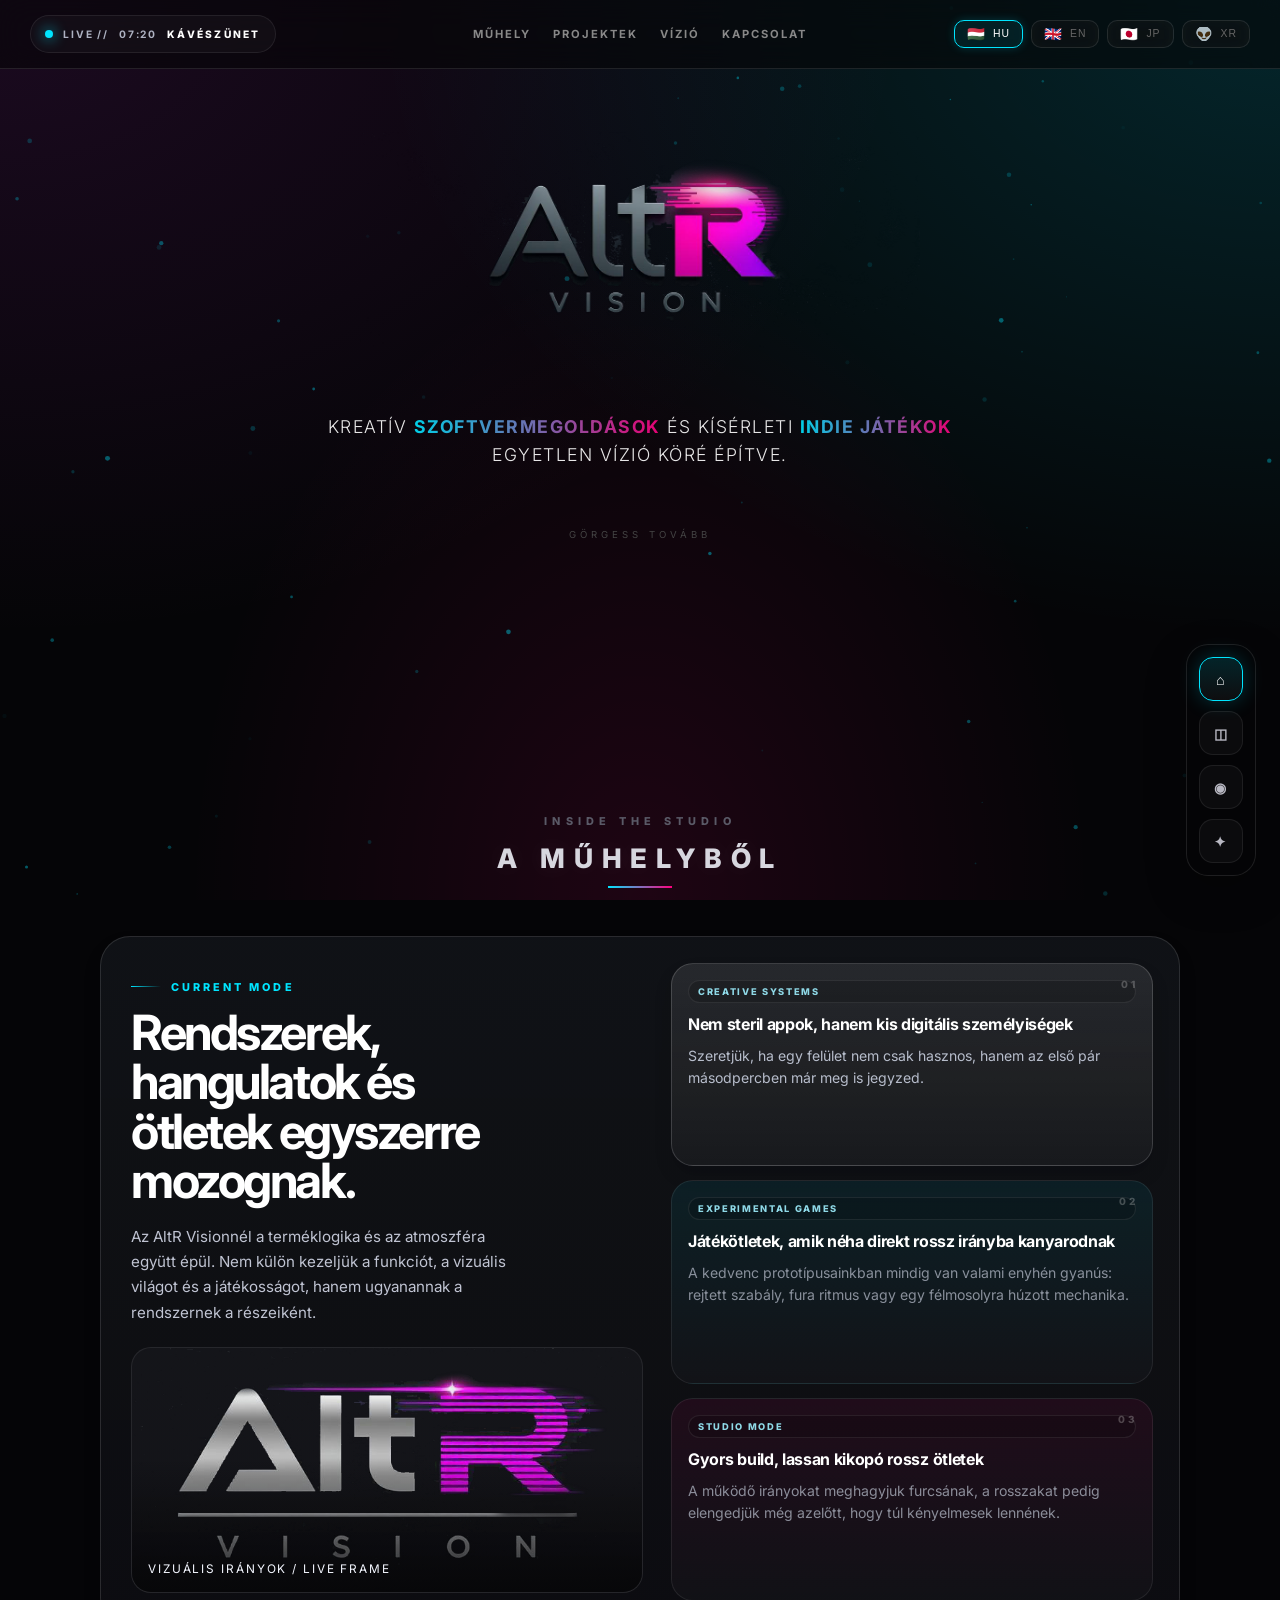
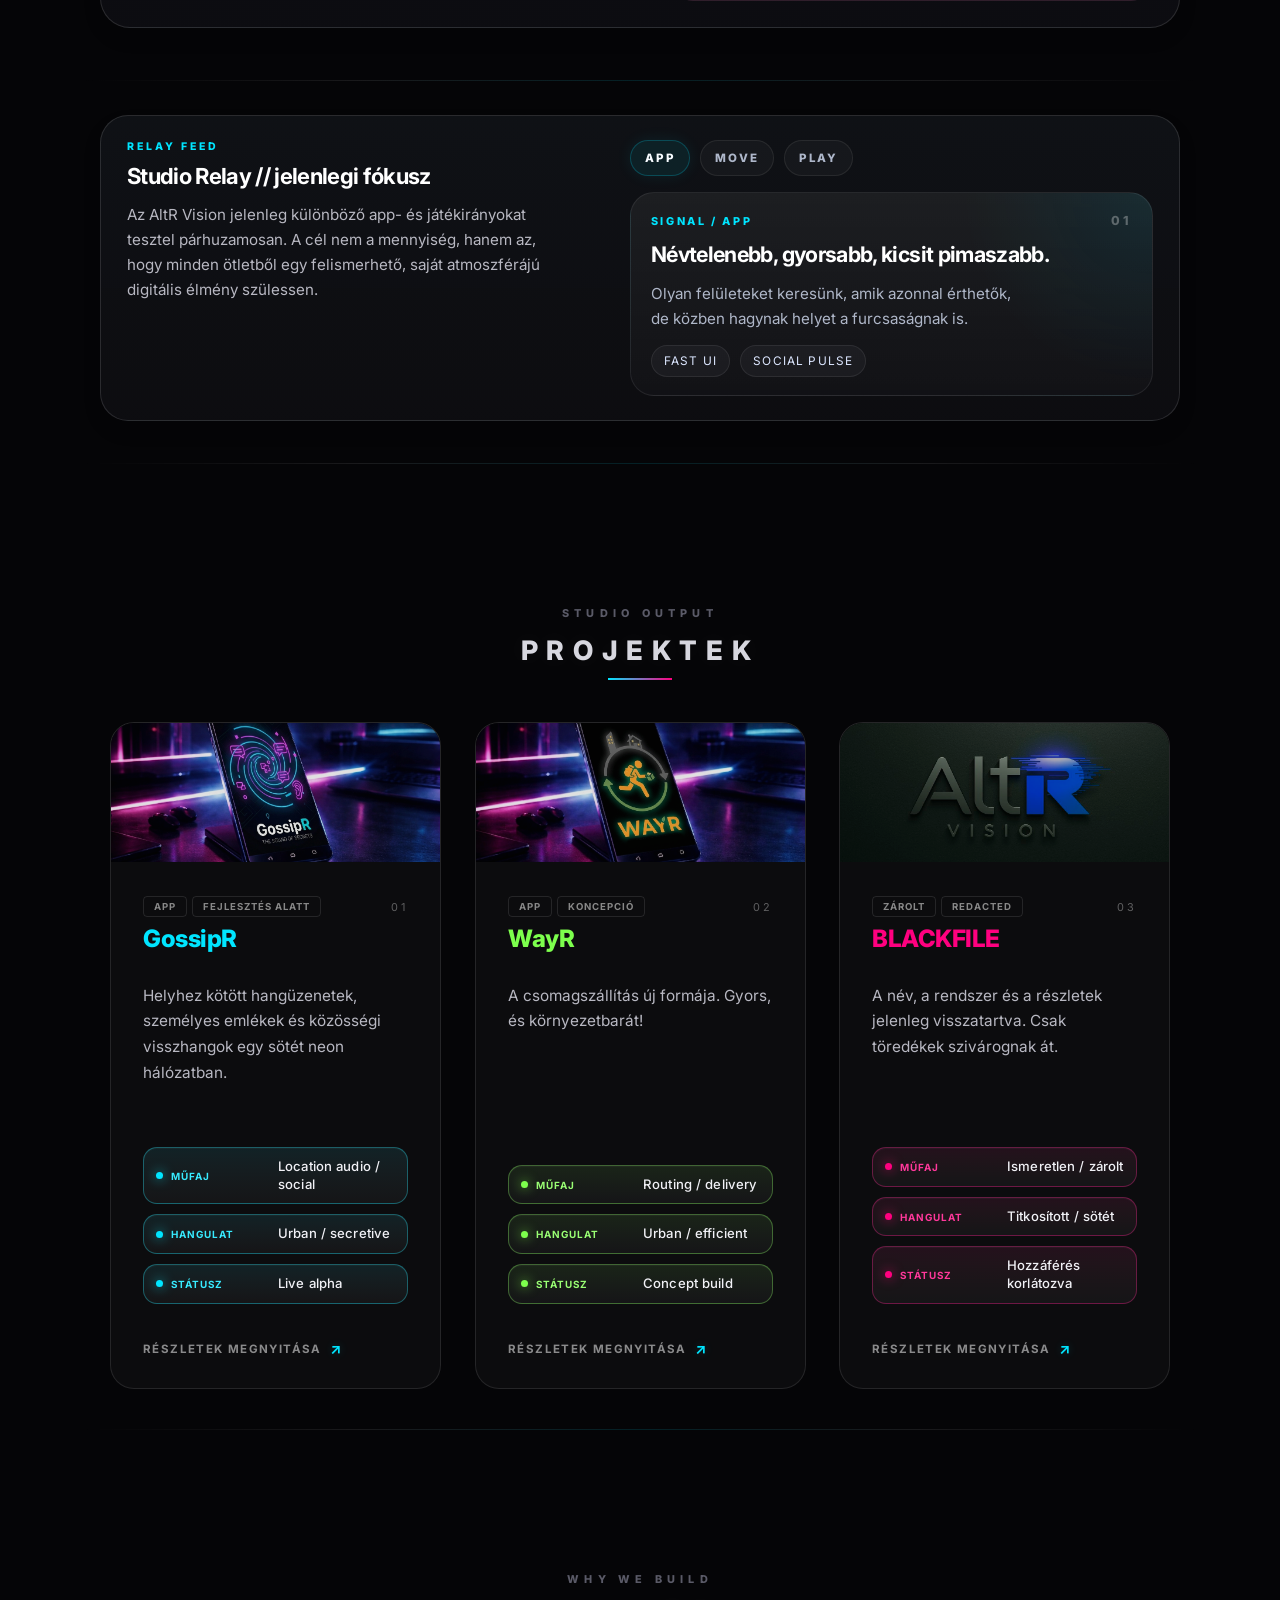
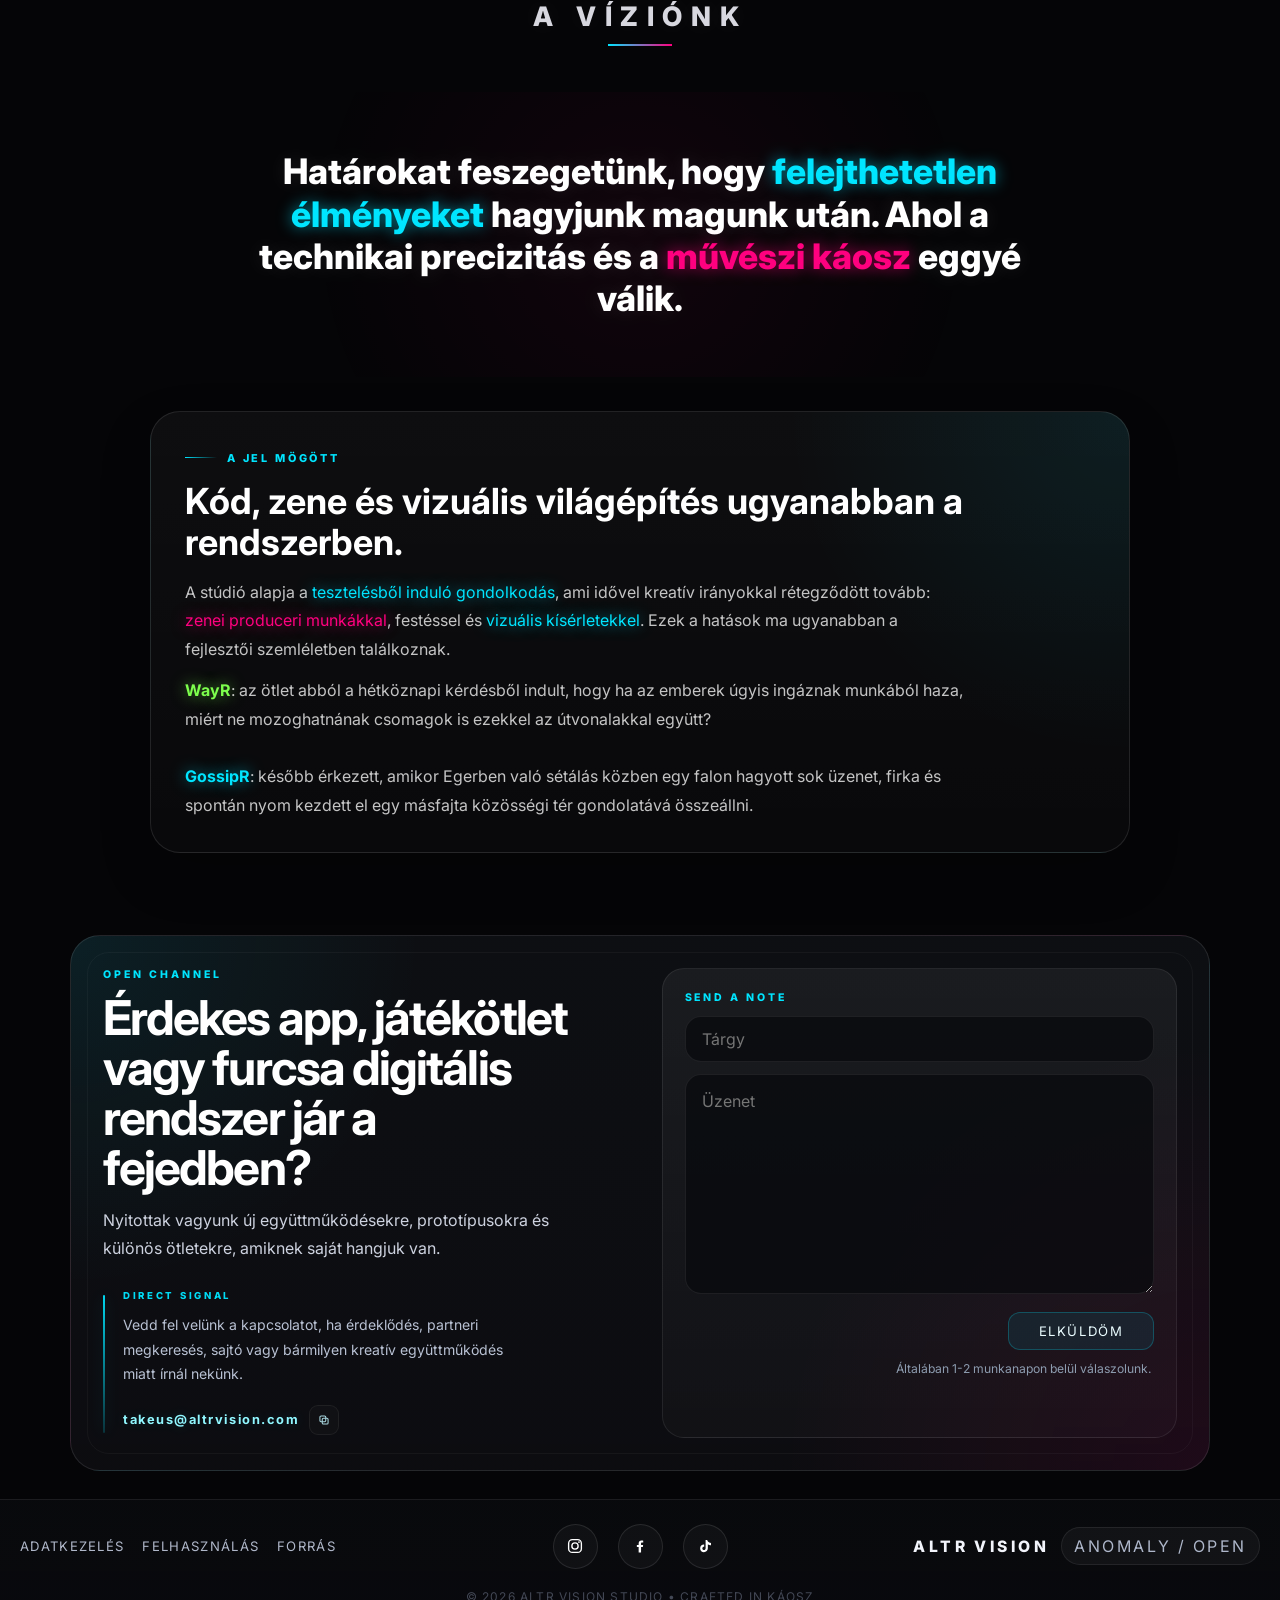
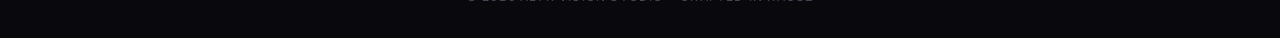
==== commit 48544382: "gossiprupdatesandcontact" ====
--- a/public/index.html
+++ b/public/index.html
@@ -149,32 +149,20 @@
     <div class="section-title" id="projects">PROJEKTEK</div>
     
     <main class="content-grid">
-        <a href="gossipr.html" class="card">
-            <div class="card-image-area"><img src="assets/gossiprbrand.png" alt="GossipR"></div>
-            <div class="card-content">
-                <div><span class="tag" id="tag-app">App</span><span class="tag" id="tag-progress">Fejlesztés alatt</span></div>
-                <h2 style="color: var(--neon-blue);">GossipR</h2>
-                <p id="desc-gossipr">Az anonim közösségi élmény újradefiniálása. Biztonságos, gyors és valódi.</p>
-            </div>
-        </a>
-
-        <a href="wayr.html" class="card">
+        <article class="card" data-href="gossipr.html" tabindex="0" role="link" aria-label="Open GossipR details">
+            <div class="card-image-area"><img src="assets/gossiprbrand.png" alt="GossipR brand visual"></div>
+            <div class="card-content"></div>
+        </article>
+
+        <article class="card" data-href="wayr.html" tabindex="0" role="link" aria-label="Open WayR details">
             <div class="card-image-area"><img src="assets/wayrbrand.png" alt="WayR"></div>
-            <div class="card-content">
-                <div><span class="tag" id="tag-tool">APP</span><span class="tag" id="tag-concept">Koncepció</span></div>
-                <h2 style="color: var(--neon-purple);">WayR</h2>
-                <p id="desc-wayr">A csomagszállítás új formája. Gyors, és környezetbarát!</p>
-            </div>
-        </a>
-
-        <a href="projectx.html" class="card">
+            <div class="card-content"></div>
+        </article>
+
+        <article class="card" data-href="projectx.html" tabindex="0" role="link" aria-label="Open BLACKFILE details">
             <div class="card-image-area"><img src="assets/altr1.jpg" alt="Project X" style="filter: hue-rotate(280deg) brightness(0.8);"></div>
-            <div class="card-content">
-                <div><span class="tag" id="tag-gaming">Gaming</span><span class="tag" id="tag-future">Hamarosan</span></div>
-                <h2 style="color: var(--neon-pink);">BLACKFILE</h2>
-                <p id="desc-projectx">A név, a rendszer és a részletek jelenleg visszatartva. Csak töredékek szivárognak át.</p>
-            </div>
-        </a>
+            <div class="card-content"></div>
+        </article>
     </main>
     <div class="section-divider" aria-hidden="true"></div>
 
@@ -198,11 +186,25 @@
                 <div class="contact-kicker" id="contact-kicker">OPEN CHANNEL</div>
                 <h3 class="contact-title" id="contact-title">Érdekes app, játékötlet vagy furcsa digitális rendszer jár a fejedben?</h3>
                 <p class="contact-text" id="contact-text">Nyitottak vagyunk új együttműködésekre, prototípusokra és különös ötletekre, amiknek saját hangjuk van.</p>
+                <div class="contact-direct">
+                    <div class="contact-direct-kicker" id="contact-direct-kicker">DIRECT SIGNAL</div>
+                    <p class="contact-direct-copy" id="contact-route-general-copy">Weboldali contact form, érdeklődés, partneri megkeresés, sajtó és általános ALTR Vision ügyek.</p>
+                    <div class="contact-direct-row">
+                        <a class="contact-direct-mail" id="note-address" href="mailto:takeus@altrvision.com?subject=AltR%20Vision%20inquiry">takeus@altrvision.com</a>
+                        <div class="contact-copy-wrap">
+                            <button type="button" class="contact-copy-btn" id="note-copy-btn" aria-label="Email cím másolása" title="Email cím másolása">
+                                <svg viewBox="0 0 24 24" aria-hidden="true">
+                                    <rect x="9" y="9" width="10" height="10" rx="2"></rect>
+                                    <rect x="5" y="5" width="10" height="10" rx="2"></rect>
+                                </svg>
+                            </button>
+                            <div class="contact-copy-toast" id="note-copy-toast" aria-live="polite"></div>
+                        </div>
+                    </div>
+                </div>
             </div>
             <aside class="note-board">
                 <div class="note-board-kicker" id="note-kicker">SEND A NOTE</div>
-                <h4 class="note-board-title" id="note-title">Küldj egy rövid üzenetet.</h4>
-                <p class="note-board-copy" id="note-copy">Itt közvetlenül összeállíthatsz egy emailt, ami a saját leveleződben nyílik meg elküldésre.</p>
                 <form class="note-form" id="note-form">
                     <input id="note-subject" class="note-input note-input-line" maxlength="80" placeholder="Tárgy" />
                     <textarea id="note-input" class="note-input" maxlength="320" placeholder="Írj egy rövid üzenetet..."></textarea>
@@ -211,6 +213,7 @@
                         <button type="submit" class="note-submit" id="note-submit">Email megnyitása</button>
                     </div>
                 </form>
+                <p class="note-response" id="note-response">Általában 1-2 munkanapon belül válaszolunk.</p>
             </aside>
         </div>
     </section>
@@ -222,9 +225,23 @@
             <a href="https://github.com/csakzsolti/altr-vision" target="_blank" rel="noopener noreferrer" id="footer-policy-3">Source</a>
         </div>
         <div class="social-links footer-social-links">
-            <a href="https://github.com/csakzsolti/altr-vision" target="_blank" rel="noopener noreferrer" class="social-icon">GH</a>
-            <a href="#" class="social-icon">IT</a>
-            <a href="#" class="social-icon">DC</a>
+            <a href="#" class="social-icon" aria-label="Instagram" title="Instagram">
+                <svg viewBox="0 0 24 24" aria-hidden="true">
+                    <rect x="3.5" y="3.5" width="17" height="17" rx="5"></rect>
+                    <circle cx="12" cy="12" r="4.2"></circle>
+                    <circle cx="17.3" cy="6.7" r="1.2" class="social-fill"></circle>
+                </svg>
+            </a>
+            <a href="#" class="social-icon" aria-label="Facebook" title="Facebook">
+                <svg viewBox="0 0 24 24" aria-hidden="true">
+                    <path d="M13.4 20.5v-7.1h2.4l.4-2.8h-2.8V8.8c0-.8.2-1.4 1.4-1.4h1.5V4.9c-.3 0-1.2-.1-2.3-.1-2.3 0-3.8 1.4-3.8 4v1.8H7.8v2.8h2.4v7.1z"></path>
+                </svg>
+            </a>
+            <a href="#" class="social-icon" aria-label="TikTok" title="TikTok">
+                <svg viewBox="0 0 24 24" aria-hidden="true">
+                    <path d="M14.8 4c.5 1.5 1.4 2.6 2.8 3.3.8.4 1.6.6 2.4.6v3a8 8 0 0 1-2.2-.3 8 8 0 0 1-2-.9v5.4c0 2.9-2.2 5.2-5.2 5.2-2.8 0-5.1-2.3-5.1-5.1 0-3 2.4-5.3 5.4-5.1v3c-1.3-.2-2.4.8-2.4 2.1 0 1.2.9 2.1 2.1 2.1 1.3 0 2.2-1 2.2-2.4V4z"></path>
+                </svg>
+            </a>
         </div>
             <div class="footer-tail">
                 <div class="footer-brand">ALTR VISION</div>
--- a/public/assets/styles/index.css
+++ b/public/assets/styles/index.css
@@ -125,6 +125,24 @@
         body.xr-mode .lab-console-kicker {
             letter-spacing: 0.36em;
             color: #7dff65;
+        }
+
+        body.xr-mode .project-card {
+            box-shadow:
+                0 0 0 1px rgba(255,255,255,0.05) inset,
+                0 0 20px rgba(255,255,255,0.03);
+        }
+
+        body.xr-mode .project-card .project-title,
+        body.xr-mode .project-card .card-meta-label,
+        body.xr-mode .project-card .card-meta-label::before,
+        body.xr-mode .project-card .project-tag {
+            text-shadow: none;
+            animation: none;
+        }
+
+        body.xr-mode .project-card .project-tag {
+            color: rgba(255,255,255,0.72);
         }
 
         body.shake { animation: shake 0.4s cubic-bezier(.36,.07,.19,.97) both; }
--- a/public/assets/styles/index.sections.css
+++ b/public/assets/styles/index.sections.css
@@ -564,27 +564,59 @@
             overflow-wrap: anywhere;
             word-break: break-word;
         }
-        .card-open-hint {
+        .card-actions {
+            margin-top: 10px;
+            display: flex;
+            flex-wrap: wrap;
+            gap: 10px;
+            align-items: center;
+        }
+        .card-detail-link,
+        .card-live-link {
+            display: inline-flex;
+            align-items: center;
+            gap: 8px;
+            text-decoration: none;
+            transition: color 0.25s ease, transform 0.25s ease, border-color 0.25s ease, background 0.25s ease;
+        }
+        .card-detail-link {
             margin-top: 8px;
-            display: inline-flex;
-            align-items: center;
-            gap: 8px;
             color: rgba(255,255,255,0.52);
             font-size: 0.72rem;
             letter-spacing: 0.12em;
             text-transform: uppercase;
             font-weight: 700;
-            transition: color 0.25s ease, transform 0.25s ease;
-        }
-        .card-open-hint span {
+        }
+        .card-detail-link span {
             color: var(--neon-blue);
             font-size: 0.92rem;
             line-height: 1;
             text-shadow: 0 0 10px rgba(0,229,255,0.2);
         }
-        .card:hover .card-open-hint {
+        .card-live-link {
+            padding: 8px 12px;
+            border-radius: 999px;
+            border: 1px solid color-mix(in srgb, var(--meta-accent, var(--neon-blue)) 44%, rgba(255,255,255,0.1));
+            background: color-mix(in srgb, var(--meta-accent, var(--neon-blue)) 12%, rgba(255,255,255,0.02));
+            color: #f5fbff;
+            font-size: 0.68rem;
+            letter-spacing: 0.12em;
+            text-transform: uppercase;
+            font-weight: 700;
+        }
+        .card-live-link span {
+            color: var(--meta-accent, var(--neon-blue));
+            font-size: 0.86rem;
+            line-height: 1;
+        }
+        .card:hover .card-detail-link {
             color: rgba(255,255,255,0.9);
             transform: translateX(2px);
+        }
+        .card-live-link:hover {
+            transform: translateY(-1px);
+            border-color: color-mix(in srgb, var(--meta-accent, var(--neon-blue)) 80%, rgba(255,255,255,0.1));
+            background: color-mix(in srgb, var(--meta-accent, var(--neon-blue)) 18%, rgba(255,255,255,0.03));
         }
 
         /* --- VISION --- */
@@ -697,6 +729,127 @@
             line-height: 1.74;
             font-size: 1rem;
         }
+        .contact-direct {
+            max-width: 500px;
+            display: grid;
+            gap: 12px;
+            margin-top: 28px;
+            padding-left: 20px;
+            position: relative;
+        }
+        .contact-direct::before {
+            content: "";
+            position: absolute;
+            left: 0;
+            top: 5px;
+            bottom: 5px;
+            width: 2px;
+            border-radius: 999px;
+            background: linear-gradient(180deg, rgba(0,229,255,0.92), rgba(0,229,255,0.18));
+            box-shadow: 0 0 16px rgba(0,229,255,0.2);
+        }
+        .contact-direct-kicker {
+            color: var(--neon-blue);
+            font-size: 0.6rem;
+            letter-spacing: 0.28em;
+            text-transform: uppercase;
+            font-weight: 800;
+            opacity: 0.96;
+        }
+        .contact-direct-copy {
+            margin: 0;
+            color: #b8c1d3;
+            line-height: 1.72;
+            font-size: 0.88rem;
+            max-width: 44ch;
+        }
+        .contact-direct-row {
+            display: flex;
+            align-items: center;
+            gap: 10px;
+            flex-wrap: wrap;
+            padding-top: 4px;
+        }
+        .contact-copy-wrap {
+            position: relative;
+            display: inline-flex;
+            align-items: center;
+            justify-content: center;
+        }
+        .contact-direct-mail {
+            display: inline-flex;
+            align-items: center;
+            min-height: 36px;
+            padding: 0;
+            border-radius: 0;
+            border: none;
+            background: transparent;
+            color: #91f7ff;
+            text-decoration: none;
+            font-family: 'Orbitron', 'Inter', sans-serif;
+            font-size: 0.8rem;
+            letter-spacing: 0.12em;
+            font-weight: 700;
+            text-shadow: 0 0 12px rgba(0,229,255,0.16);
+            transition: color 0.25s ease, text-shadow 0.25s ease, transform 0.25s ease, opacity 0.25s ease;
+        }
+        .contact-direct-mail:hover {
+            color: var(--neon-blue);
+            text-shadow: 0 0 16px rgba(0,229,255,0.28);
+            transform: translateY(-1px);
+        }
+        .contact-copy-btn {
+            width: 30px;
+            height: 30px;
+            flex: 0 0 30px;
+            display: inline-flex;
+            align-items: center;
+            justify-content: center;
+            border-radius: 9px;
+            border: 1px solid rgba(255,255,255,0.06);
+            background: rgba(255,255,255,0.02);
+            color: #a9d8df;
+            cursor: pointer;
+            transition: border-color 0.25s ease, box-shadow 0.25s ease, transform 0.25s ease, color 0.25s ease;
+        }
+        .contact-copy-btn:hover {
+            color: var(--neon-blue);
+            border-color: rgba(0,229,255,0.42);
+            box-shadow: 0 0 14px rgba(0,229,255,0.14);
+            transform: translateY(-1px);
+        }
+        .contact-copy-btn svg {
+            width: 14px;
+            height: 14px;
+            stroke: currentColor;
+            fill: none;
+            stroke-width: 1.8;
+            stroke-linecap: round;
+            stroke-linejoin: round;
+        }
+        .contact-copy-toast {
+            position: absolute;
+            left: 50%;
+            bottom: calc(100% + 10px);
+            transform: translate(-50%, 8px);
+            padding: 7px 10px;
+            border-radius: 11px;
+            border: 1px solid rgba(0,229,255,0.22);
+            background: rgba(10, 14, 20, 0.96);
+            color: #ecfdff;
+            font-size: 0.62rem;
+            letter-spacing: 0.12em;
+            text-transform: uppercase;
+            white-space: nowrap;
+            box-shadow: 0 10px 24px rgba(0,0,0,0.22), 0 0 16px rgba(0,229,255,0.1);
+            opacity: 0;
+            pointer-events: none;
+            transition: opacity 0.18s ease, transform 0.18s ease;
+        }
+        .contact-copy-toast.is-visible {
+            opacity: 1;
+            transform: translate(-50%, 0);
+        }
         .social-links { display: flex; justify-content: center; gap: 20px; margin-bottom: 24px; }
         .social-icon { 
             width: 45px; height: 45px; border: 1px solid var(--glass-border); border-radius: 50%; 
@@ -704,6 +857,23 @@
             text-decoration: none; transition: 0.4s; background: var(--glass); font-size: 0.8rem; font-weight: 800;
         }
         .social-icon:hover { border-color: var(--neon-pink); box-shadow: 0 0 15px var(--neon-pink); transform: translateY(-5px); color: var(--neon-pink); }
+        .social-icon svg {
+            width: 18px;
+            height: 18px;
+            stroke: currentColor;
+            fill: none;
+            stroke-width: 1.8;
+            stroke-linecap: round;
+            stroke-linejoin: round;
+        }
+        .social-icon svg .social-fill {
+            fill: currentColor;
+            stroke: none;
+        }
+        .social-icon svg path {
+            fill: currentColor;
+            stroke: none;
+        }
 
         .note-board {
             padding: 22px;
@@ -712,17 +882,6 @@
             background: linear-gradient(180deg, rgba(255,255,255,0.055), rgba(255,255,255,0.025));
             position: relative;
             z-index: 1;
-        }
-        .note-board-title {
-            margin: 0 0 10px;
-            font-size: 1.2rem;
-            letter-spacing: -0.02em;
-        }
-        .note-board-copy {
-            margin: 0 0 16px;
-            color: #b8bfd0;
-            line-height: 1.65;
-            font-size: 0.94rem;
         }
         .note-form {
             display: grid;
@@ -770,6 +929,7 @@
             align-items: center;
             justify-content: space-between;
             gap: 12px;
+            margin-top: 6px;
         }
         .note-status {
             color: #8da2bf;
@@ -781,18 +941,26 @@
             border: 1px solid rgba(0,229,255,0.24);
             background: rgba(0,229,255,0.08);
             color: #eafcff;
-            padding: 10px 14px;
+            padding: 10px 16px;
             border-radius: 12px;
             font: inherit;
             font-size: 0.82rem;
             letter-spacing: 0.12em;
             text-transform: uppercase;
+            min-width: 146px;
             transition: transform 0.25s ease, box-shadow 0.25s ease, border-color 0.25s ease;
         }
         .note-submit:hover {
             transform: translateY(-1px);
             border-color: rgba(0,229,255,0.42);
             box-shadow: 0 0 16px rgba(0,229,255,0.12);
+        }
+        .note-response {
+            margin: 10px 2px 0;
+            color: #8d9caf;
+            font-size: 0.76rem;
+            line-height: 1.55;
+            text-align: right;
         }
         .footer-strip {
             width: 100%;
--- a/public/assets/styles/index.responsive.css
+++ b/public/assets/styles/index.responsive.css
@@ -158,6 +158,19 @@
                 font-size: 0.62rem;
                 letter-spacing: 0.1em;
             }
+            .card-actions {
+                gap: 8px;
+            }
+            .card-detail-link {
+                margin-top: 0;
+                font-size: 0.62rem;
+            }
+            .card-live-link {
+                width: 100%;
+                justify-content: center;
+                padding: 8px 10px;
+                font-size: 0.6rem;
+            }
             .scroll-indicator { margin-bottom: 28px; }
             .info-section { padding: 46px 24px; margin: 8px 0 2px; }
             .about-section { width: calc(100% - 18px); padding: 24px 20px 26px; margin: 28px auto 18px; }
@@ -168,11 +181,39 @@
             .contact-title { max-width: none; }
             .contact-copy { text-align: center; }
             .contact-text { max-width: none; }
+            .contact-direct {
+                max-width: none;
+                gap: 10px;
+                margin-top: 18px;
+                padding-left: 14px;
+            }
+            .contact-direct-copy {
+                font-size: 0.84rem;
+                line-height: 1.62;
+            }
+            .contact-direct-row {
+                justify-content: flex-start;
+            }
+            .contact-direct-kicker {
+                font-size: 0.58rem;
+                letter-spacing: 0.2em;
+            }
+            .contact-copy-toast {
+                font-size: 0.58rem;
+                max-width: 150px;
+                white-space: normal;
+                text-align: center;
+                line-height: 1.35;
+            }
+            .contact-direct-mail {
+                width: auto;
+                justify-content: flex-start;
+                font-size: 0.74rem;
+                padding: 0;
+            }
             .signal-terminal { max-width: none; }
             .social-links { justify-content: center; }
             .note-board { padding: 18px; }
-            .note-board-title { font-size: 1.06rem; }
-            .note-board-copy { font-size: 0.88rem; line-height: 1.56; }
             .note-input-line {
                 height: 42px;
                 min-height: 42px;
@@ -198,6 +239,11 @@
             }
             .note-form-row { flex-direction: column; align-items: stretch; }
             .note-submit { width: 100%; }
+            .note-response {
+                margin-top: 10px;
+                text-align: center;
+                font-size: 0.76rem;
+            }
             .footer-strip {
                 grid-template-columns: 1fr;
                 justify-items: center;
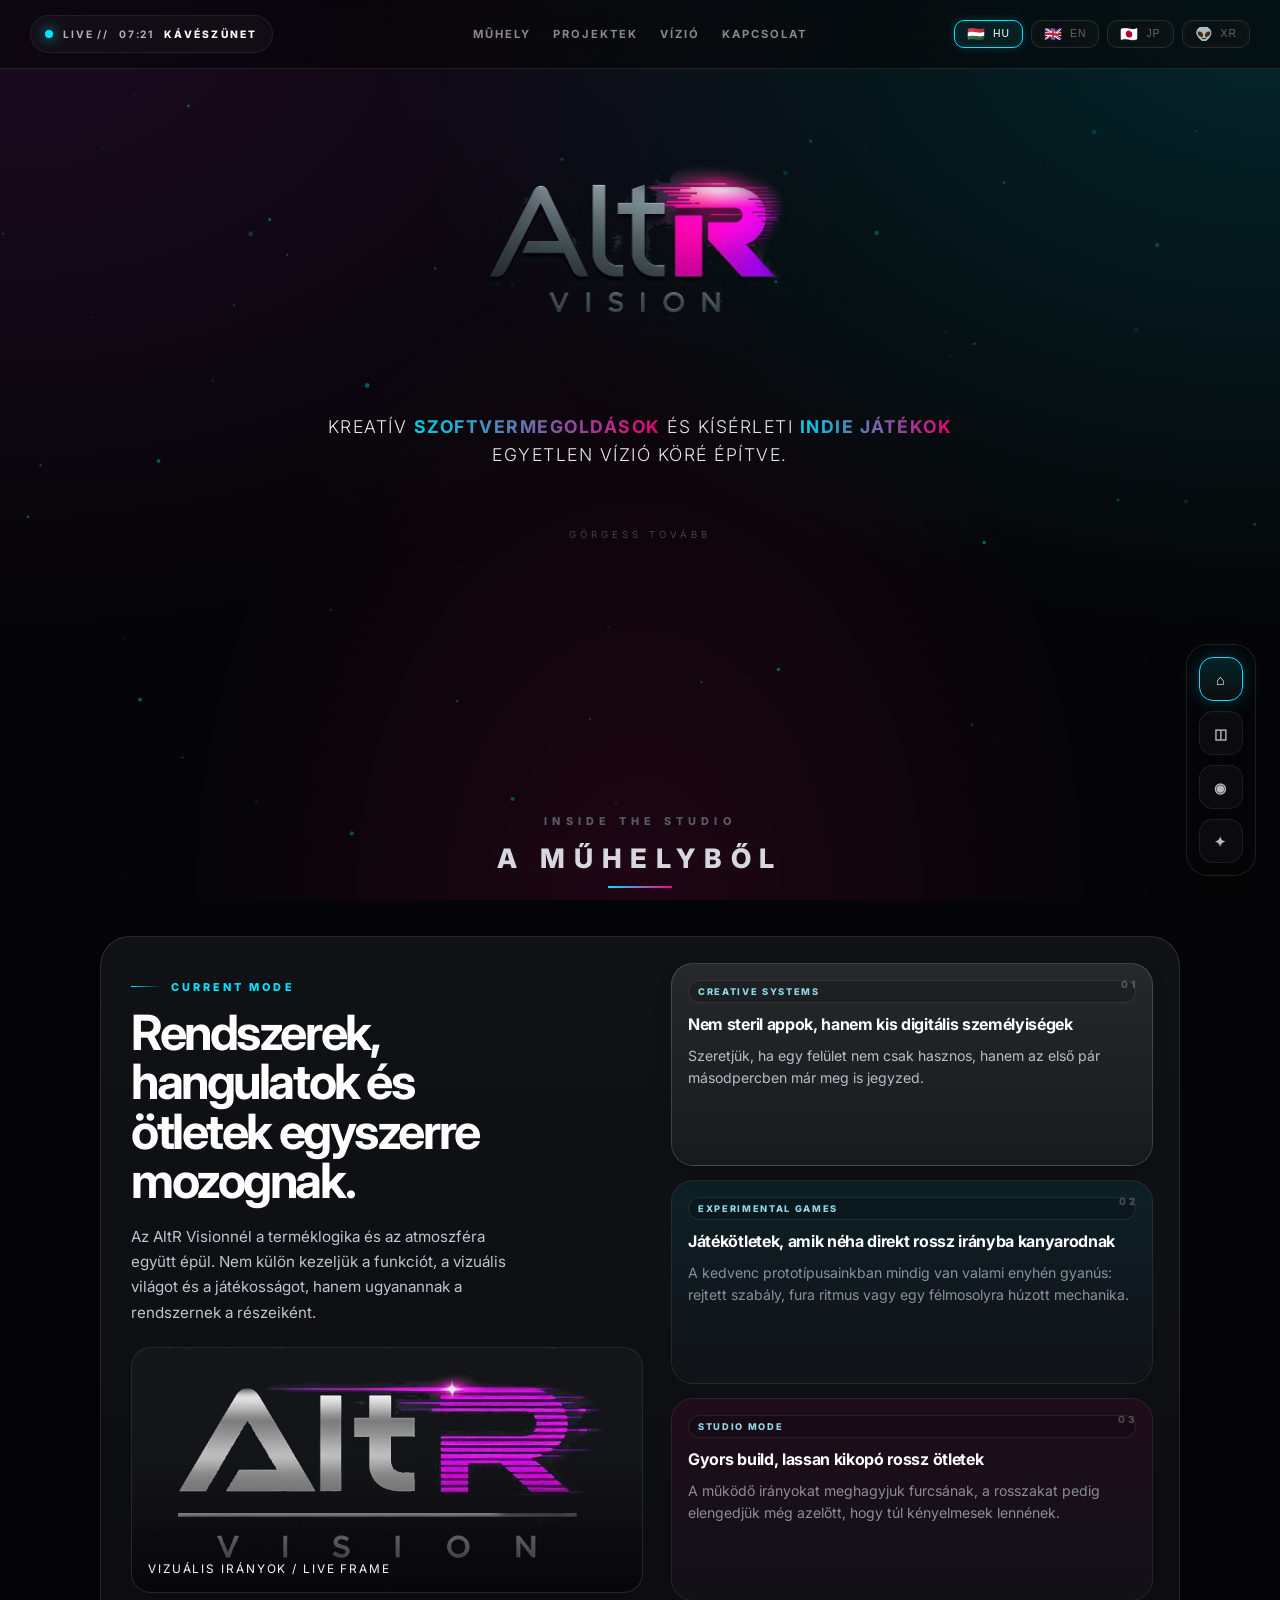
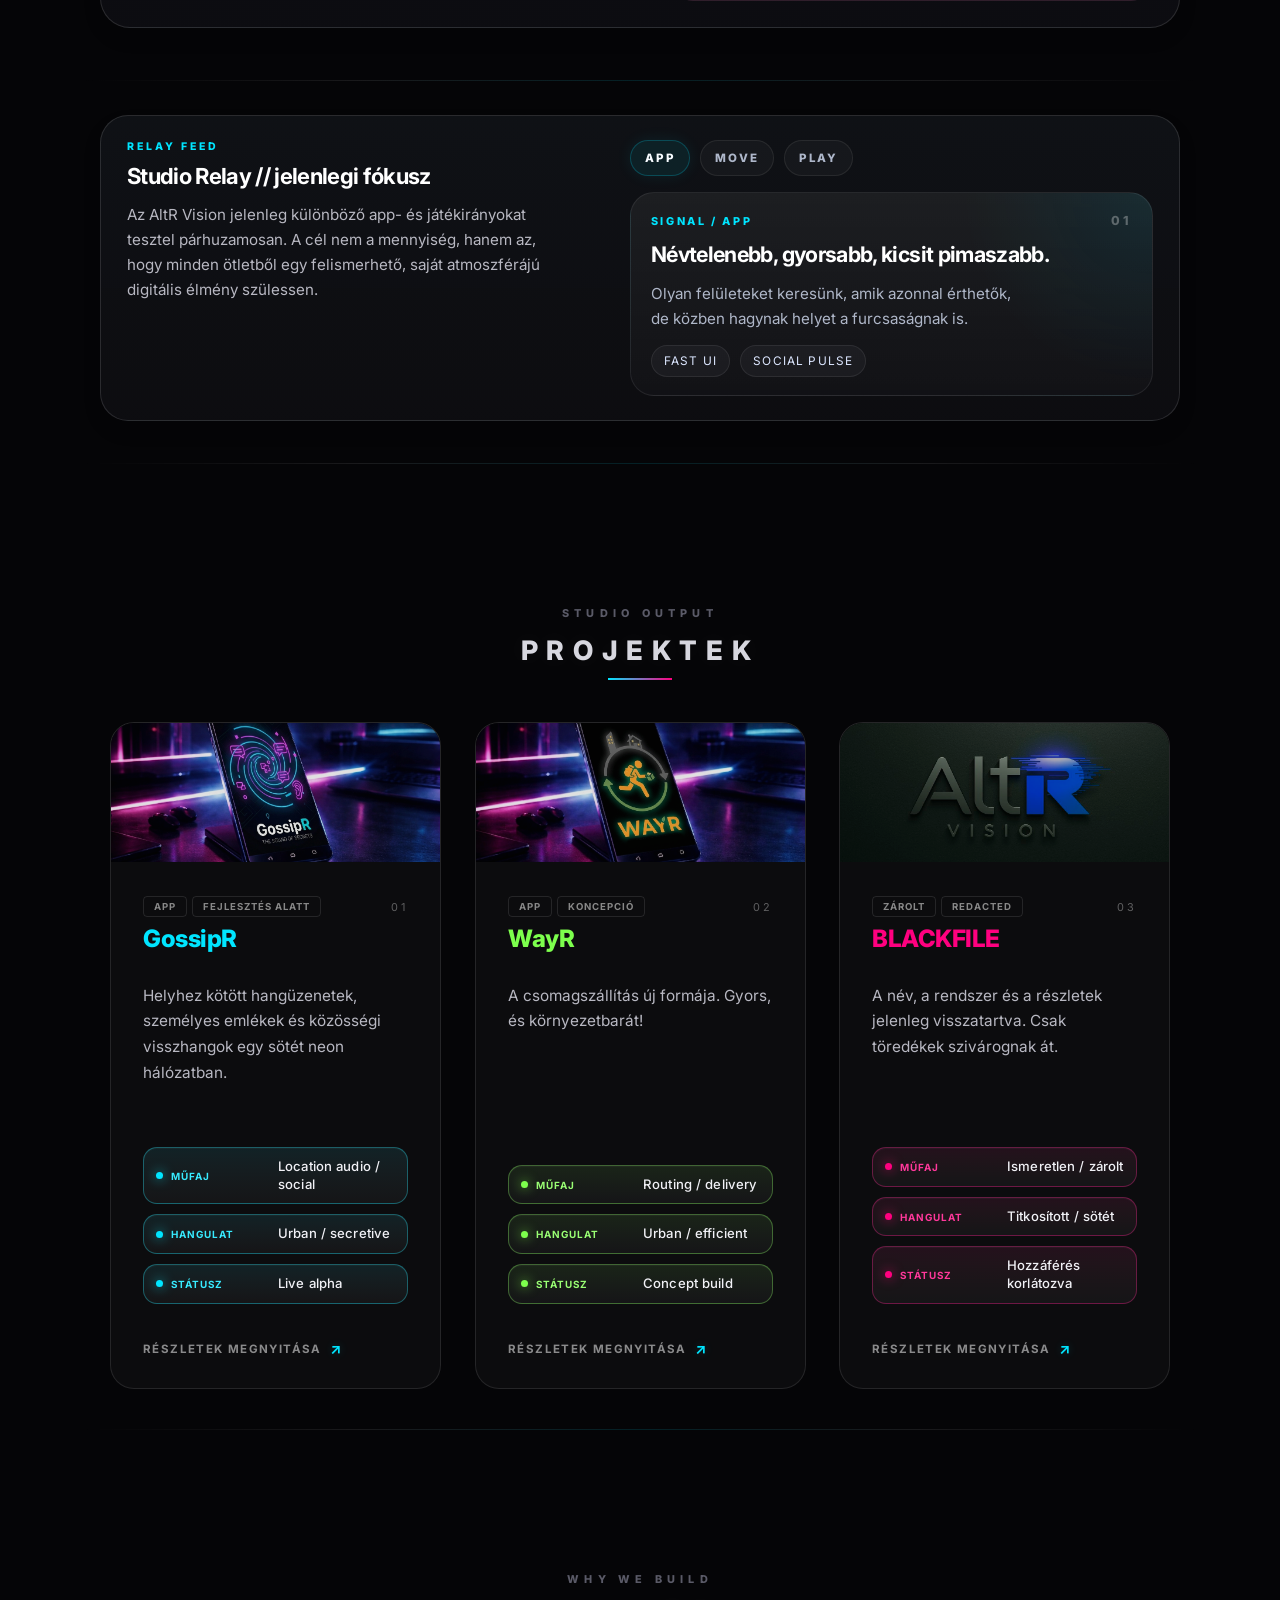
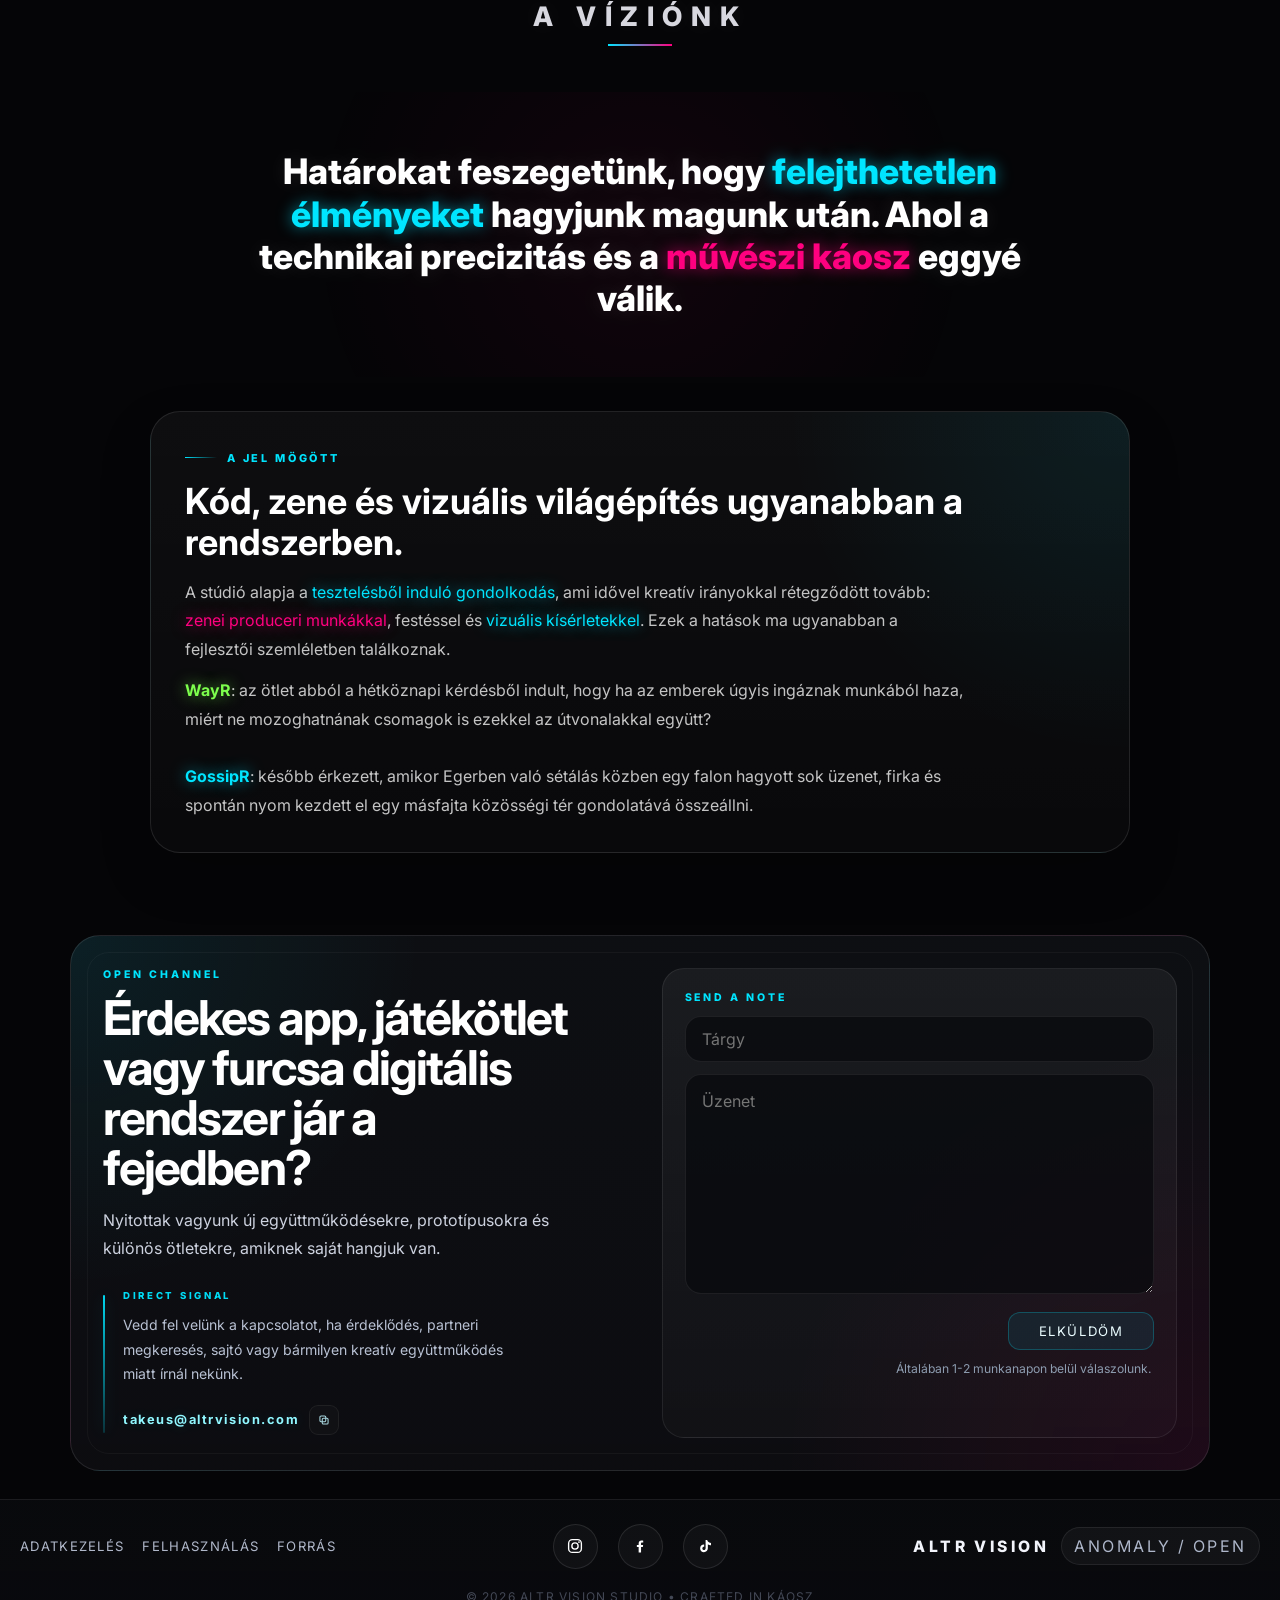
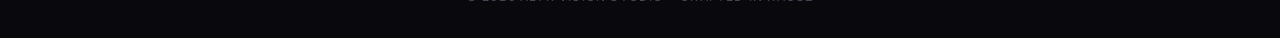
==== commit 2e7fa6ad: "uifixesandgooglesearch" ====
--- a/public/index.html
+++ b/public/index.html
@@ -8,12 +8,46 @@
     <meta property="og:title" id="meta-og-title" content="AltR Vision | Game & App Studio">
     <meta property="og:description" id="meta-og-description" content="Experimental apps, indie games, and digital worlds built with technical precision and artistic chaos.">
     <meta property="og:type" content="website">
-    <meta property="og:image" content="assets/altr1.png">
+    <meta property="og:image" content="https://altrvision.com/assets/altr1.png">
     <meta name="twitter:card" content="summary_large_image">
     <meta name="twitter:title" id="meta-twitter-title" content="AltR Vision | Game & App Studio">
     <meta name="twitter:description" id="meta-twitter-description" content="Experimental apps, indie games, and digital worlds built with technical precision and artistic chaos.">
-    <meta name="twitter:image" content="assets/altr1.png">
-    <link rel="icon" type="image/png" href="assets/altr1.png">
+    <meta name="twitter:image" content="https://altrvision.com/assets/altr1.png">
+    <link rel="canonical" href="https://altrvision.com/">
+    <meta name="robots" content="index, follow">
+    <link rel="sitemap" type="application/xml" title="Sitemap" href="/sitemap.xml">
+    <link rel="icon" type="image/jpeg" href="assets/favicon.jpg">
+    <script type="application/ld+json">
+    {
+    "@context": "https://schema.org",
+    "@type": "Organization",
+    "name": "ALTR Vision",
+    "url": "https://altrvision.com/",
+    "logo": "https://altrvision.com/assets/altr1.png",
+    "email": "takeus@altrvision.com",
+    "description": "ALTR Vision is a game and app studio building experimental digital experiences, distinctive product worlds, and atmospheric interactive systems.",
+    "sameAs": [
+        "https://github.com/csakzsolti/altr-vision"
+    ]
+    }
+    </script>
+
+    <script type="application/ld+json">
+    {
+    "@context": "https://schema.org",
+    "@type": "WebSite",
+    "name": "ALTR Vision",
+    "url": "https://altrvision.com/",
+    "inLanguage": "hu",
+    "publisher": {
+        "@type": "Organization",
+        "name": "ALTR Vision",
+        "url": "https://altrvision.com/"
+    }
+    }
+    </script>
+
+
     <link href="https://fonts.googleapis.com/css2?family=Inter:wght@300;400;700;800&display=swap" rel="stylesheet">
     <link rel="stylesheet" href="assets/styles/index.css">
     <link rel="stylesheet" href="assets/styles/index.sections.css">
